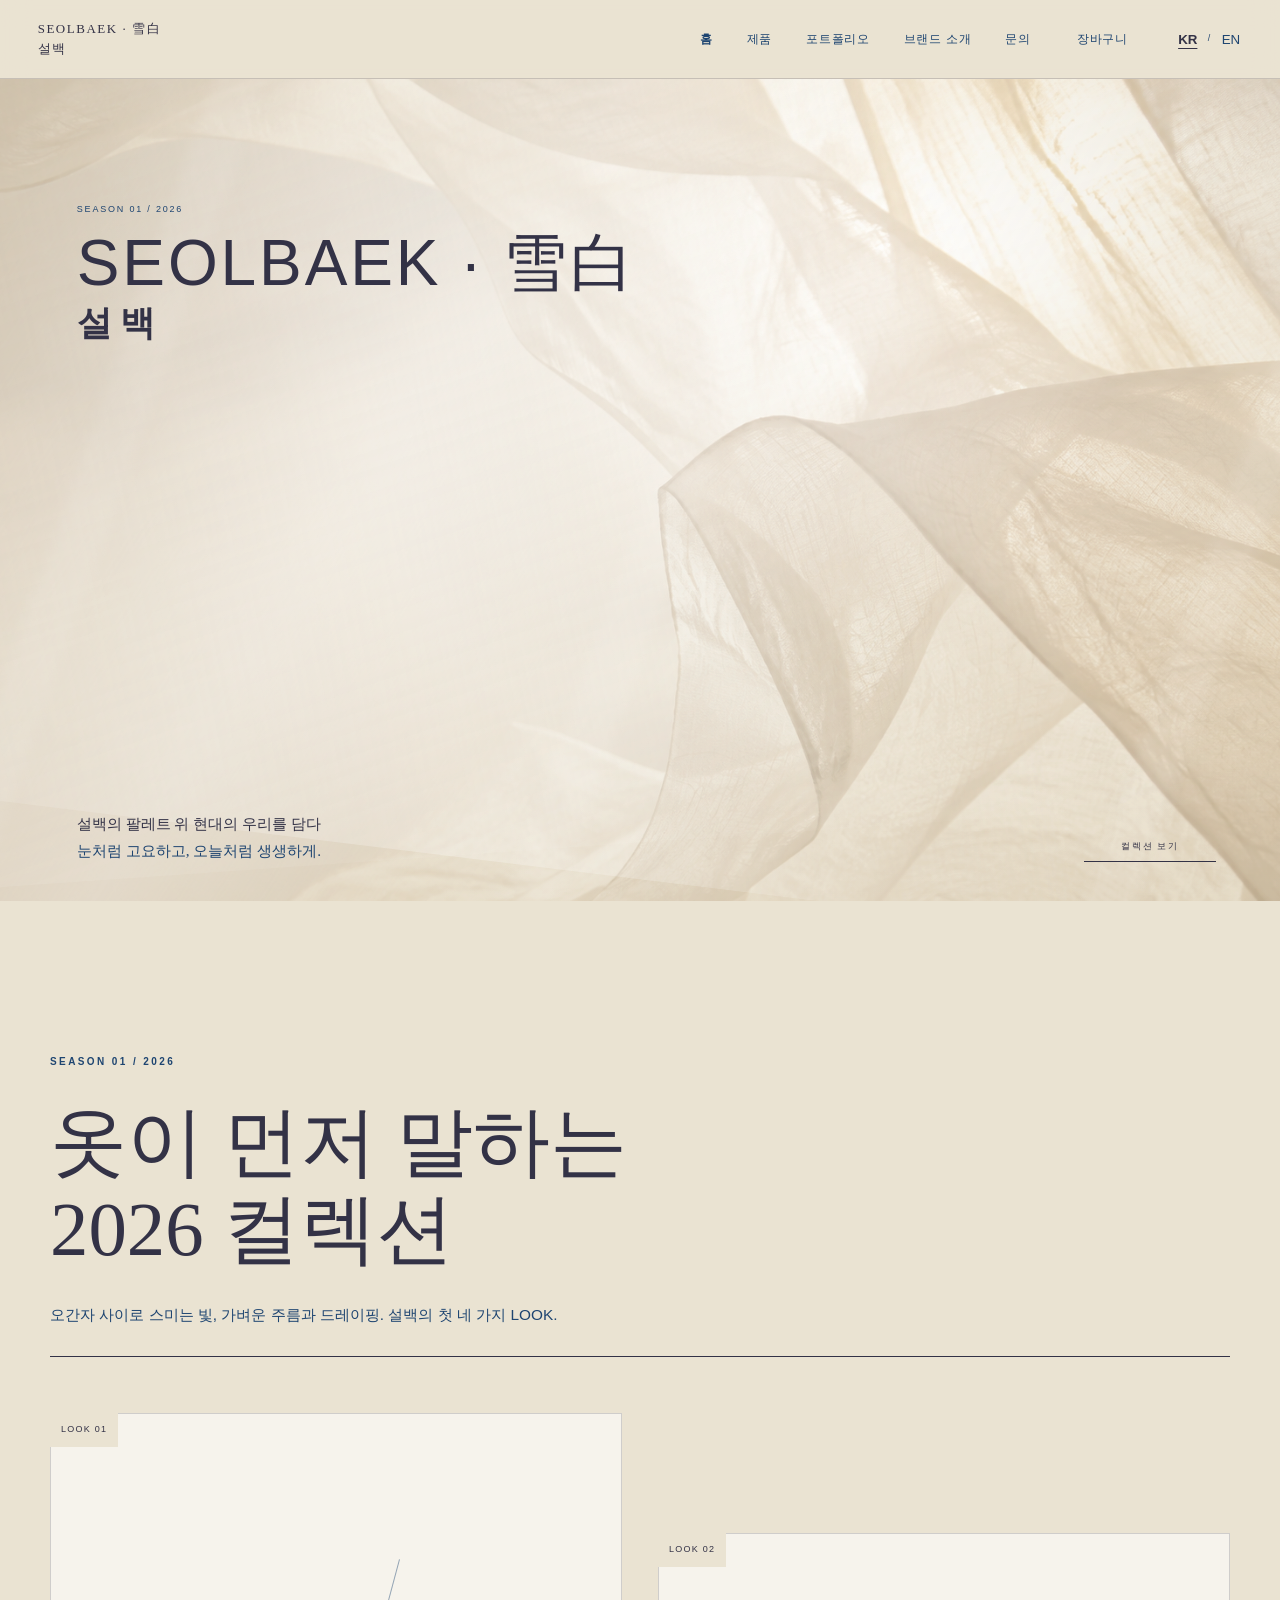
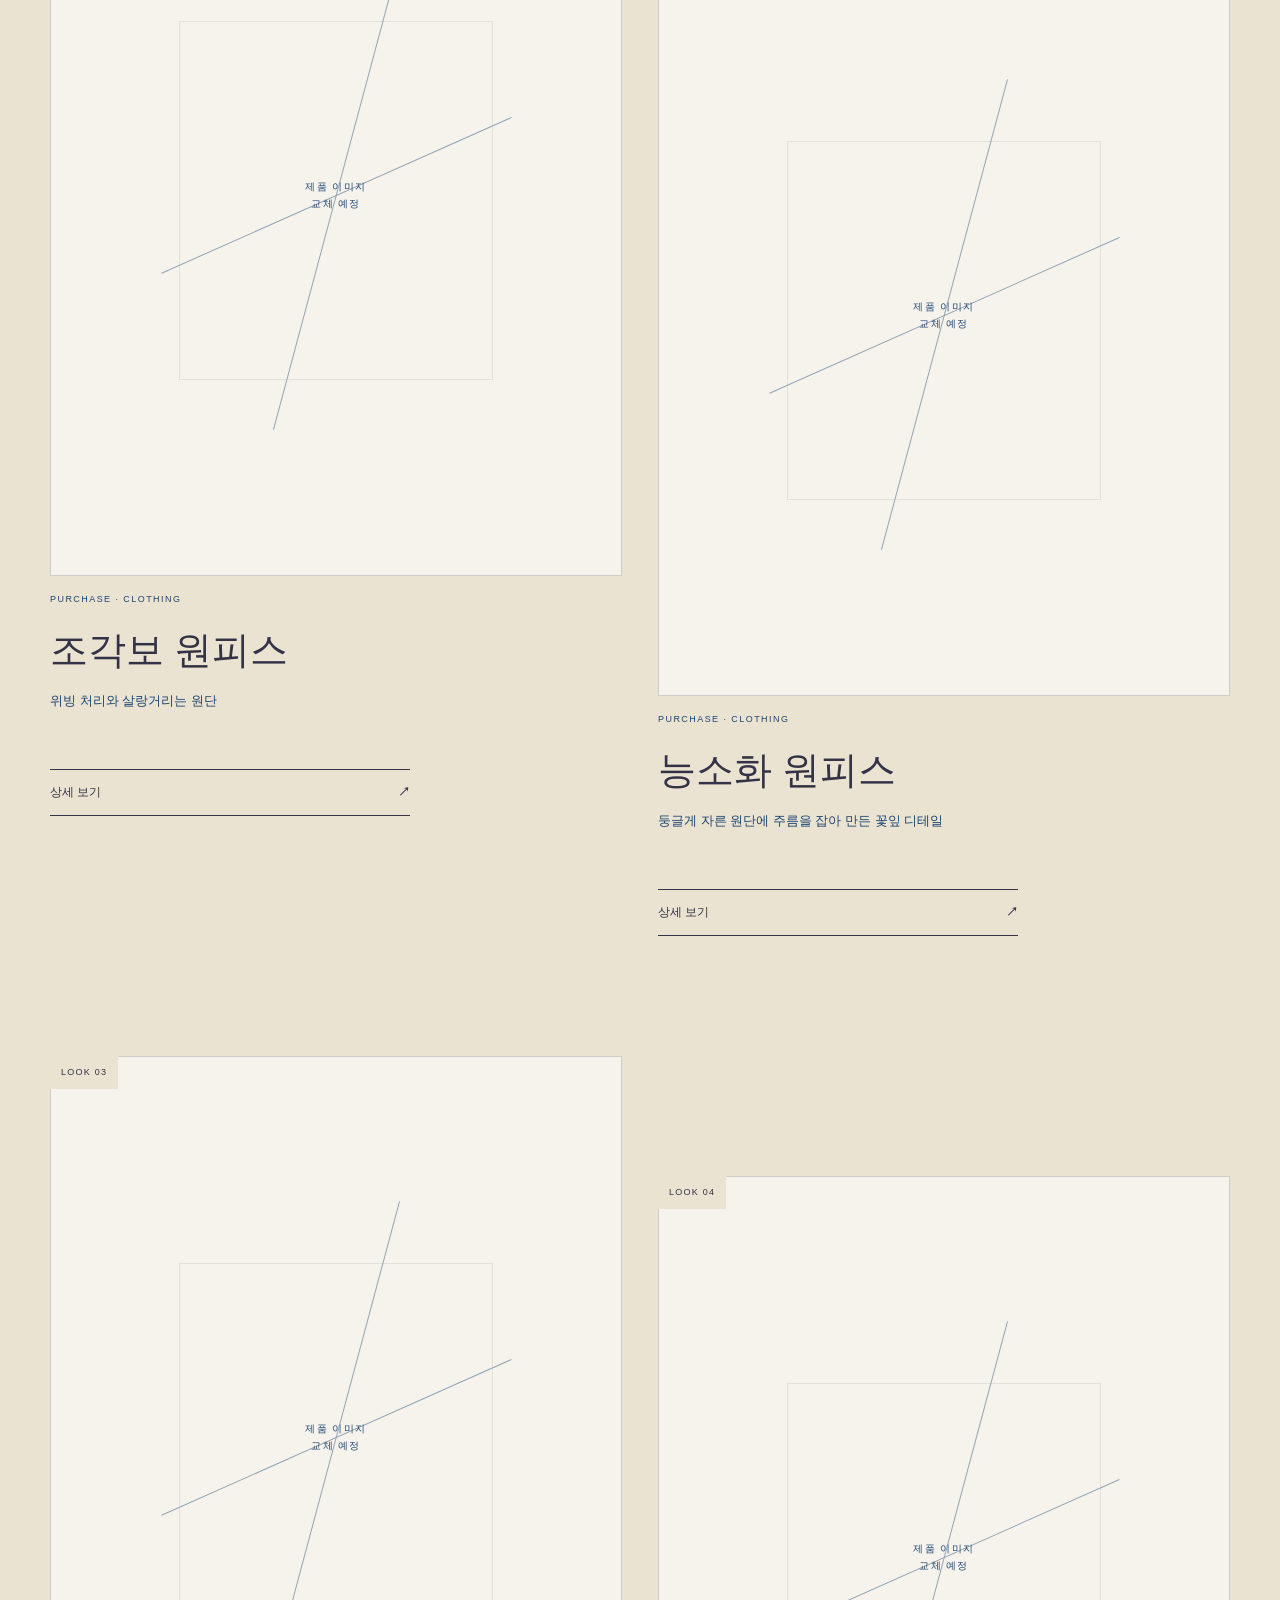
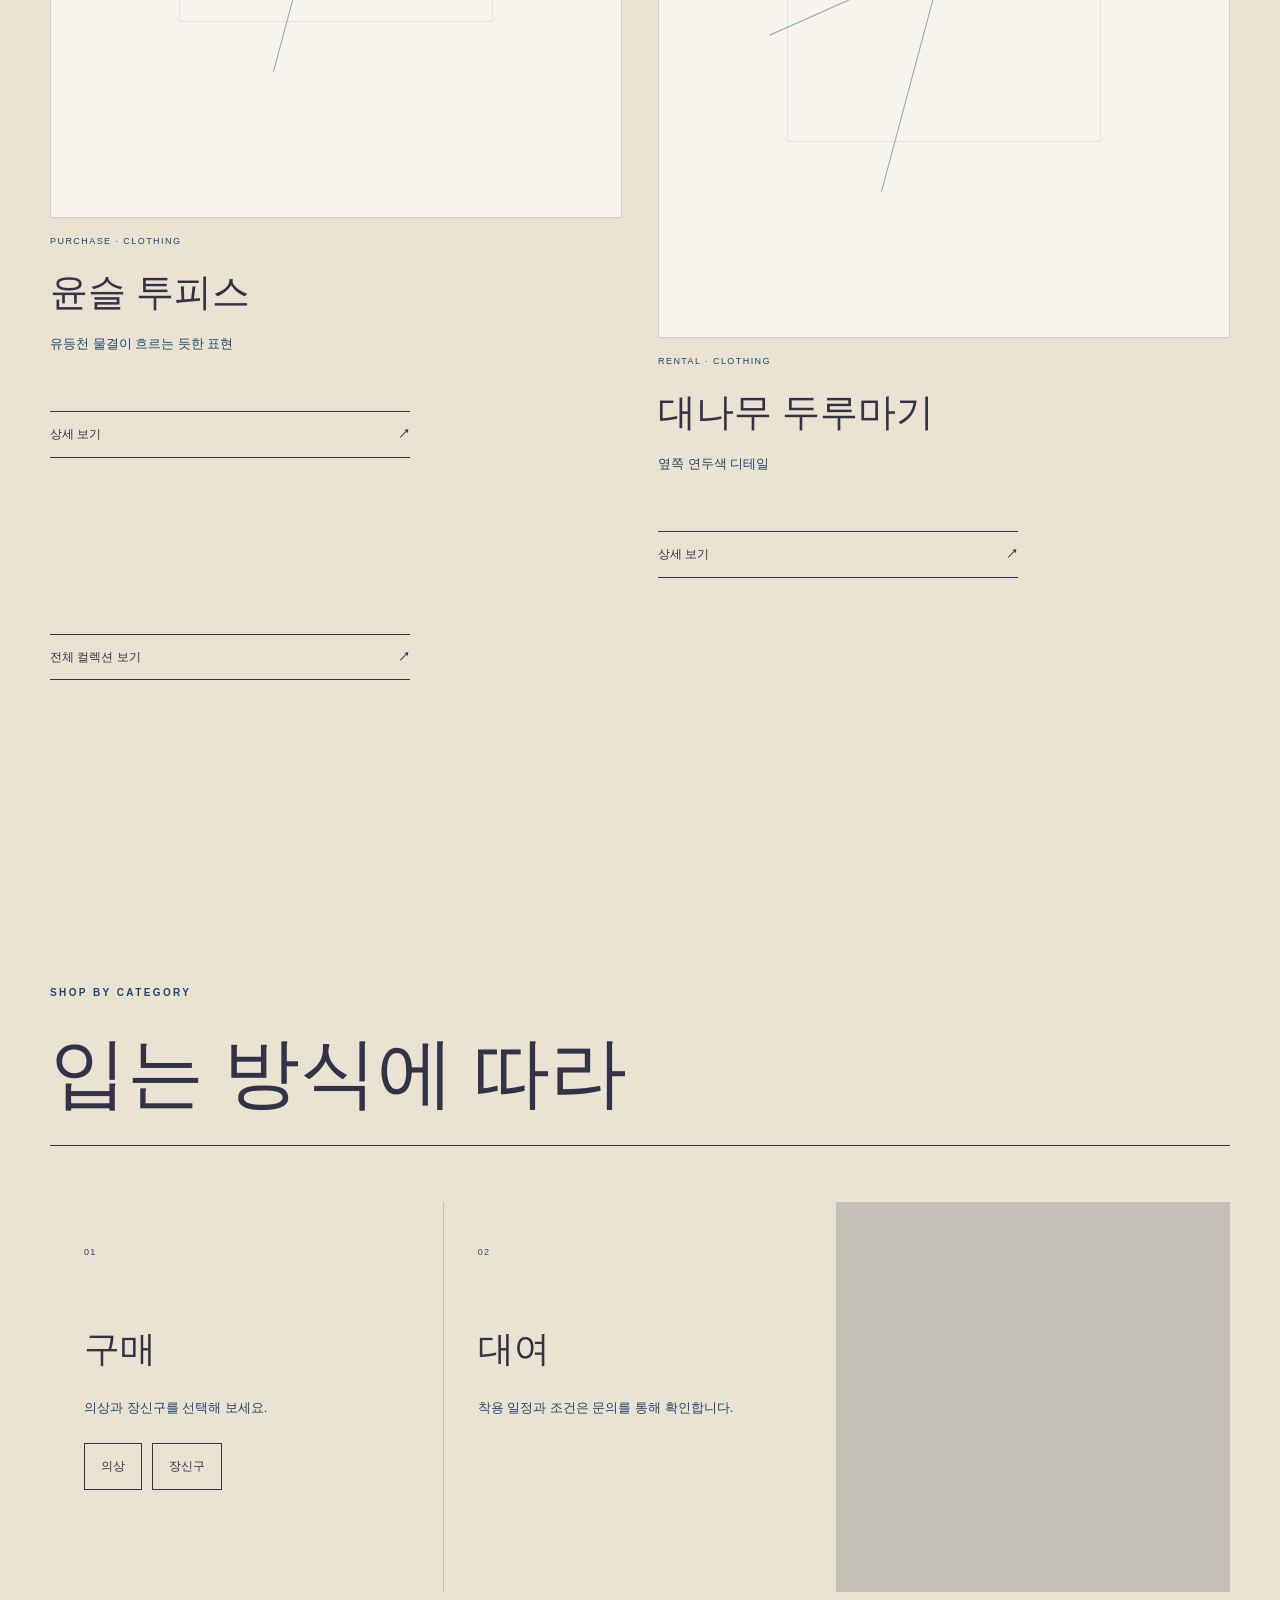
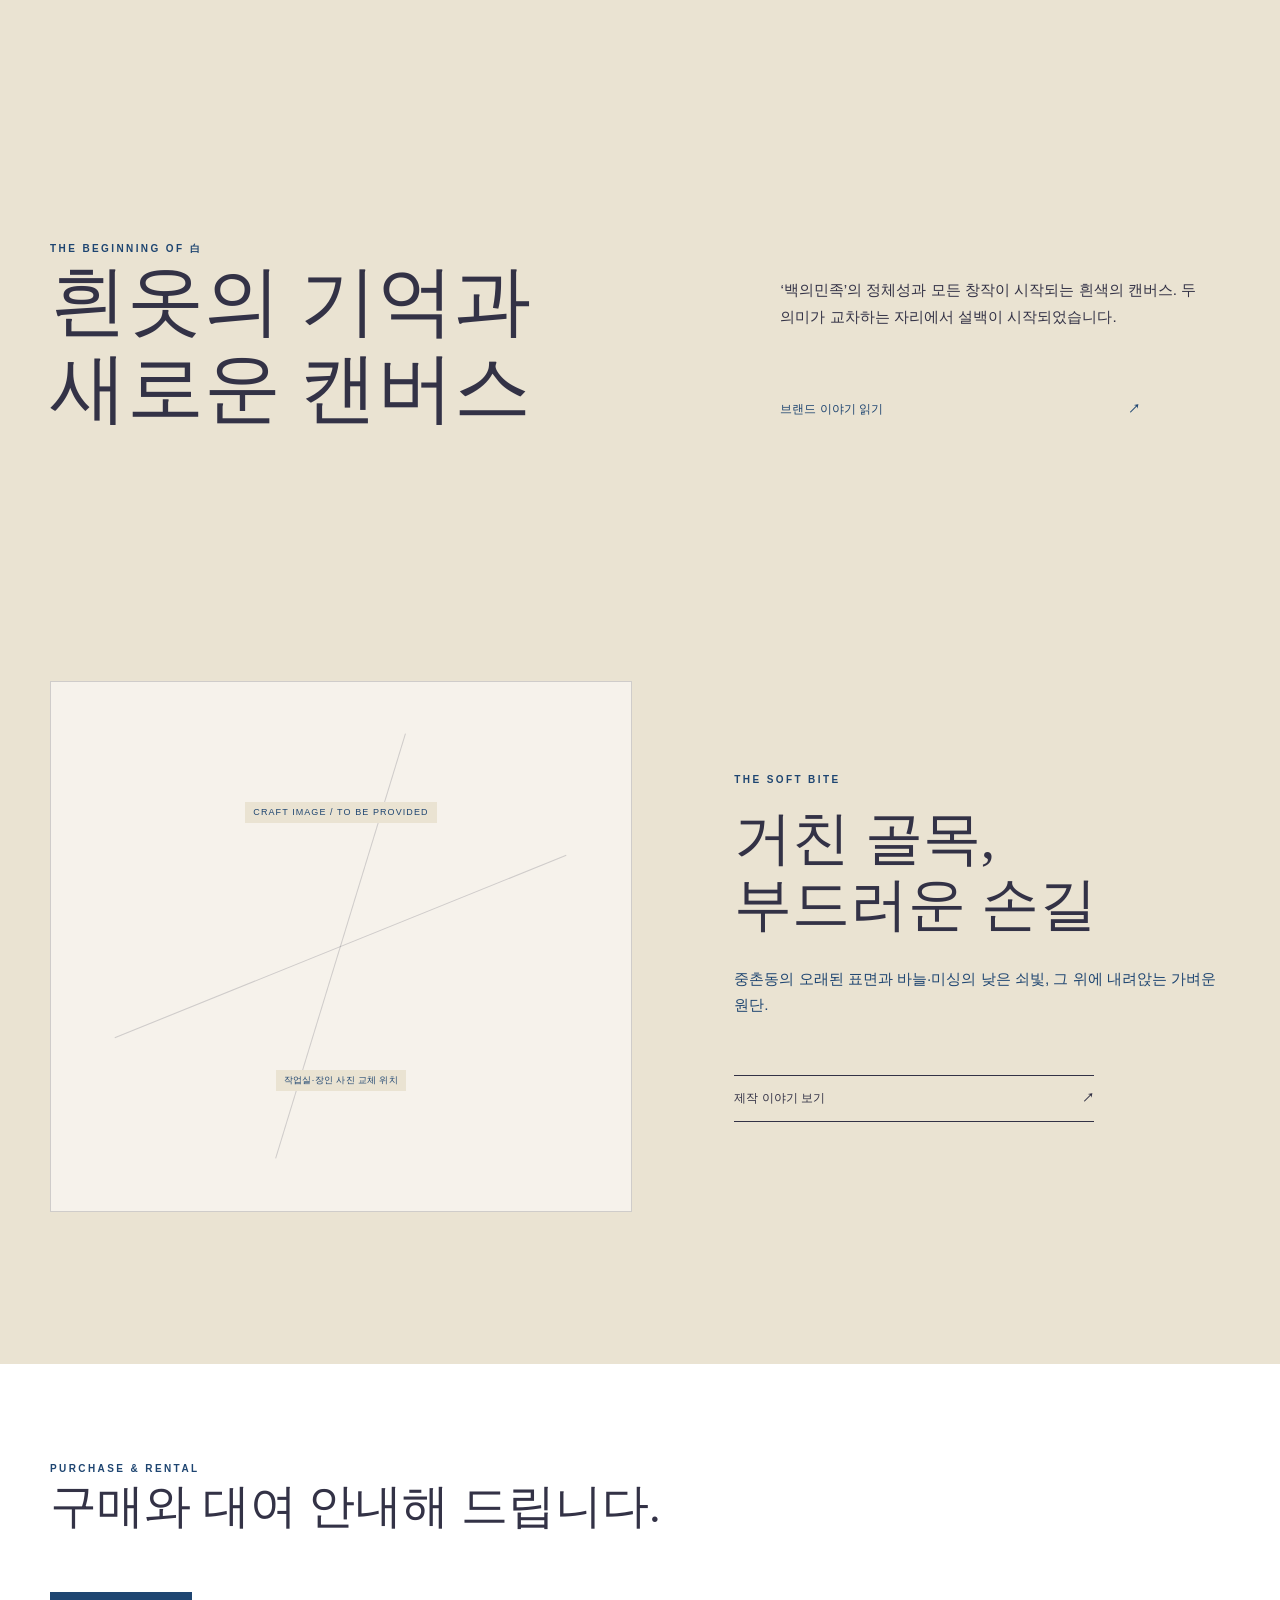
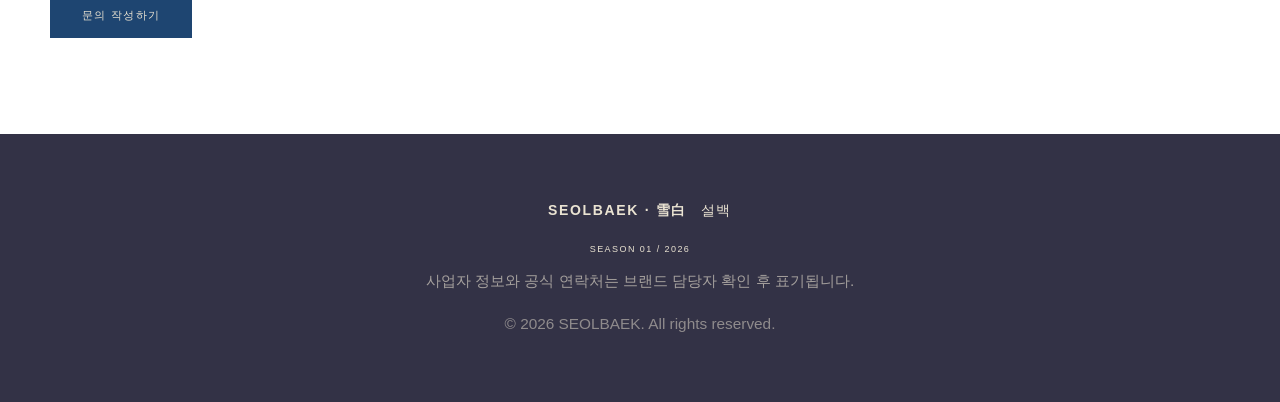
==== index.html @ 5062f02f "[김윤철] 최신 홈페이지 수정사항 배포 준비" ====
<!DOCTYPE html>
<html lang="ko">
<head>
  <meta charset="UTF-8" />
  <meta name="viewport" content="width=device-width, initial-scale=1.0" />
  <title>설백 雪白 — 현대적으로 입는 한복</title>
  <meta name="description" content="설백의 팔레트 위 현대의 우리를 담다. 눈처럼 고요하고, 오늘처럼 생생한 한복." />
  <meta property="og:title" content="설백 雪白 — SEASON 01 / 2026" />
  <meta property="og:description" content="설백의 팔레트 위 현대의 우리를 담다" />
  <!-- 정식 제품·브랜드 이미지 제공 후 og:image를 추가하세요. -->
  <meta property="og:type" content="website" />
  <link rel="stylesheet" href="style.css" />
</head>
<body class="home-page" data-page="home">
  <header class="nav">
    <div class="nav-inner">
      <a href="index.html" class="logo" aria-label="설백 홈">
        <span class="logo-latin">SEOLBAEK · 雪白</span><span class="logo-korean">설백</span>
      </a>
      <button class="nav-toggle" type="button" aria-label="메뉴 열기" aria-expanded="false">☰</button>
      <nav class="nav-menu" aria-label="주요 메뉴">
        <a href="index.html" class="active" data-i18n="nav.home">홈</a>
        <a href="products.html" data-i18n="nav.collection">제품</a>
        <a href="portfolio.html" data-i18n="nav.portfolio" data-i18n-ko="포트폴리오">포트폴리오</a>
        <a href="about.html" data-i18n="nav.about">브랜드 소개</a>
        <a href="contact.html" data-i18n="nav.contact">문의</a>
        <a href="cart.html" class="cart-nav-link" data-cart-link aria-label="장바구니 0"><span data-i18n="cart.label" data-i18n-ko="장바구니">장바구니</span> <span data-cart-count>0</span></a>
      </nav>
      <div class="language-switch" role="group" aria-label="언어 선택">
        <button type="button" data-language="ko" aria-pressed="true">KR</button><span>/</span><button type="button" data-language="en" aria-pressed="false">EN</button>
      </div>
    </div>
  </header>

  <main>
    <!-- 클릭하면 반투명한 원단이 열리고 컬렉션 진입 메뉴가 나타납니다. -->
    <section class="organza-intro" aria-labelledby="intro-title" data-organza-intro>
      <div class="sun-wash" aria-hidden="true"></div>
      <div class="organza-photo" aria-hidden="true"></div>
      <div class="fabric-field" aria-hidden="true"><span></span><span></span><span></span></div>
      <div class="intro-wordmark">
        <p>SEASON 01 / 2026</p>
        <h1 id="intro-title">SEOLBAEK · 雪白<small>설백</small></h1>
      </div>
      <button class="organza-open" type="button" data-organza-open aria-expanded="false">
        <span class="sr-only" data-i18n="intro.open">원단을 열어 제품 보기</span><span aria-hidden="true">컬렉션 보기</span>
      </button>
      <div class="intro-subcopy">
        <p data-i18n="intro.main">설백의 팔레트 위 현대의 우리를 담다</p>
        <p data-i18n="intro.slogan">눈처럼 고요하고, 오늘처럼 생생하게.</p>
      </div>
    </section>

    <!-- 제품명·설명은 운영 products.json에서만 불러옵니다. -->
    <section id="collection" class="home-collection section-wide">
      <div class="editorial-heading reveal-on-scroll">
        <p class="eyebrow">SEASON 01 / 2026</p>
        <h2 data-i18n="home.collectionTitle">옷이 먼저 말하는<br />2026 컬렉션</h2>
        <p data-i18n="home.collectionBody">오간자 사이로 스미는 빛, 가벼운 주름과 드레이핑. 설백의 첫 네 가지 LOOK.</p>
      </div>
      <div class="lookbook-grid" id="home-looks" aria-live="polite"></div>
      <a class="line-link" href="products.html"><span data-i18n="home.viewCollection">전체 컬렉션 보기</span><b aria-hidden="true">↗</b></a>
    </section>

    <section class="category-section section-wide" aria-labelledby="category-title">
      <div class="editorial-heading reveal-on-scroll"><p class="eyebrow">SHOP BY CATEGORY</p><h2 id="category-title" data-i18n="home.categoryTitle">입는 방식에 따라</h2></div>
      <div class="category-grid">
        <div class="category-purchase"><span>01</span><h3>구매</h3><p>의상과 장신구를 선택해 보세요.</p><div class="category-sublinks"><a href="products.html?category=clothing">의상</a><a href="products.html?category=accessories">장신구</a></div></div>
        <a href="products.html?category=rental"><span>02</span><h3 data-i18n="category.rental">대여</h3><p data-i18n="category.rentalBody">착용 일정과 조건은 문의를 통해 확인합니다.</p></a>
      </div>
    </section>

    <section class="origin-teaser">
      <div class="section-wide origin-layout">
        <div class="reveal-on-scroll"><p class="eyebrow">THE BEGINNING OF 白</p><h2 data-i18n="home.originTitle">흰옷의 기억과<br />새로운 캔버스</h2></div>
        <div class="origin-copy reveal-on-scroll"><p data-i18n="home.originBody">‘백의민족’의 정체성과 모든 창작이 시작되는 흰색의 캔버스. 두 의미가 교차하는 자리에서 설백이 시작되었습니다.</p><a class="line-link" href="about.html"><span data-i18n="home.readStory">브랜드 이야기 읽기</span><b aria-hidden="true">↗</b></a></div>
      </div>
    </section>

    <section class="craft-section section-wide">
      <div class="media-placeholder craft-placeholder reveal-on-scroll" role="img" aria-label="작업실과 장인의 실제 사진이 들어갈 자리">
        <span>CRAFT IMAGE / TO BE PROVIDED</span><small data-i18n="placeholder.craft">작업실·장인 사진 교체 위치</small>
      </div>
      <div class="craft-copy reveal-on-scroll"><p class="eyebrow">THE SOFT BITE</p><h2 data-i18n="home.craftTitle">거친 골목,<br />부드러운 손길</h2><p data-i18n="home.craftBody">중촌동의 오래된 표면과 바늘·미싱의 낮은 쇠빛, 그 위에 내려앉는 가벼운 원단.</p><a class="line-link" href="about.html#soft-bite"><span data-i18n="home.viewCraft">제작 이야기 보기</span><b aria-hidden="true">↗</b></a></div>
    </section>

    <section class="inquiry-banner"><div class="section-wide"><p class="eyebrow">PURCHASE & RENTAL</p><h2 data-i18n="home.inquiryTitle">구매와 대여 안내해 드립니다.</h2><a class="btn" href="contact.html" data-i18n="home.inquiryButton">문의 작성하기</a></div></section>

    <section class="instagram-section section-wide"><div><p class="eyebrow">INSTAGRAM</p><h2>@ SEOLBAEK</h2></div><p data-i18n="placeholder.instagram">공식 인스타그램 주소와 이미지가 준비되면 이 영역에 연결됩니다.</p></section>
  </main>

  <footer class="footer">
    <p class="footer-wordmark">SEOLBAEK · 雪白 <span>설백</span></p><p class="footer-line">SEASON 01 / 2026</p><p class="biz" data-i18n="footer.pending">사업자 정보와 공식 연락처는 브랜드 담당자 확인 후 표기됩니다.</p><p>© 2026 SEOLBAEK. All rights reserved.</p>
  </footer>

  <script src="script.js"></script>
  <script src="catalog.js?v=20260826-rich-editor-1"></script><script src="cart.js"></script>
  <script>
    // 운영 제품 필드는 바꾸지 않고 관리자가 공개한 대표 제품만 표시합니다.
    ProductCatalog.loadVisibleProducts().then((products) => {
      products = window.SeolbaekProductPresets.apply(products);
      const featured = products.filter((product) => product.featured);
      const homeProducts = (featured.length ? featured : products).slice(0, 4);
      const box = document.getElementById("home-looks");
      box.innerHTML = window.SeolbaekUI.renderProductSlots(homeProducts, 4, { compact: true });
      window.SeolbaekReveal && window.SeolbaekReveal();
    }).catch(() => { document.getElementById("home-looks").innerHTML = window.SeolbaekUI.catalogMessage("loadError"); });
  </script>
</body>
</html>
---- style.css ----
/* ==========================================================
   ★ 브랜드 디자인 토큰 — 여기 값만 바꾸면 사이트 전체 톤이 바뀝니다
   (예: RE:STITCH → --bg:#F7F4EE; --ink:#111; --accent:#0E5A5A;)
   ========================================================== */
:root {
  /* [작성서 03] 설백 공식 팔레트 — 색 변경은 이곳에서만 합니다. */
  --snow: #EAE3D2;       /* 설백 雪白 */
  --jade: #3D7068;       /* 유록 翠綠 */
  --vermilion: #C84B31;  /* 주홍 朱紅 */
  --blue: #1E4571;       /* 청현 靑玄 */
  --ink: #333246;        /* 먹 墨 */
  --white: #FFFFFF;

  --bg: var(--snow);
  --surface: var(--white);
  --ink-soft: var(--blue);
  --accent: var(--blue);
  --line: color-mix(in srgb, var(--ink) 20%, transparent);
  --veil: color-mix(in srgb, var(--white) 68%, transparent);
  --shadow: color-mix(in srgb, var(--ink) 18%, transparent);

  --font-main: "Pretendard", -apple-system, "Apple SD Gothic Neo", "Noto Sans KR", sans-serif;
  --font-display: "Iropke Batang", "KoPub Batang", "Noto Serif KR", serif;
  --radius: 0;
  --maxw: 1180px;
  --space-xs: 8px;
  --space-sm: 16px;
  --space-md: 28px;
  --space-lg: 56px;
  --space-xl: 96px;
  --space-2xl: 152px;
  --motion-slow: 1200ms;
  --motion-base: 650ms;
}

/* ===== 기본값 (모바일 우선 — 기본이 휴대폰 화면) ===== */
* { margin: 0; padding: 0; box-sizing: border-box; }
html { scroll-behavior: smooth; -webkit-text-size-adjust: 100%; }
body { font-family: var(--font-main); color: var(--ink); background: var(--bg); line-height: 1.7; }
img { max-width: 100%; display: block; }
a { color: inherit; }

/* ===== 상단 메뉴 (모바일: 햄버거) ===== */
.nav { position: sticky; top: 0; z-index: 20; background: color-mix(in srgb, var(--bg) 92%, white); backdrop-filter: blur(8px); border-bottom: 1px solid var(--line); }
.nav-inner { max-width: var(--maxw); margin: 0 auto; padding: 14px 20px; display: flex; align-items: center; justify-content: space-between; position: relative; }
.logo { font-family: var(--font-display); font-weight: 800; letter-spacing: 2px; text-decoration: none; font-size: 19px; }
.nav-toggle { background: none; border: 0; font-size: 26px; line-height: 1; cursor: pointer; color: var(--ink); padding: 4px 8px; }
.nav-menu { display: none; position: absolute; top: 100%; left: 0; right: 0; flex-direction: column; background: var(--bg); border-bottom: 1px solid var(--line); padding: 8px 20px 16px; }
.nav-menu.open { display: flex; }
.nav-menu a { text-decoration: none; color: var(--ink-soft); font-size: 16px; padding: 12px 0; border-top: 1px solid var(--line); }
.nav-menu a.active { color: var(--ink); font-weight: 700; }

/* ===== 히어로 (홈 첫 화면) ===== */
.hero { min-height: 72vh; background: var(--surface); display: flex; flex-direction: column; align-items: center; justify-content: center; text-align: center; padding: 48px 22px; gap: 16px; }
.hero .eyebrow { font-size: 12px; letter-spacing: 3px; color: var(--ink-soft); text-transform: uppercase; }
.hero h1 { font-family: var(--font-display); font-size: clamp(28px, 8vw, 58px); letter-spacing: 1px; }
.hero p { color: var(--ink-soft); max-width: 560px; }
.btn { display: inline-block; border: 0; background: var(--accent); color: var(--bg); padding: 14px 32px; border-radius: 999px; font: inherit; font-size: 15px; letter-spacing: 1px; text-decoration: none; cursor: pointer; }
.btn.ghost { background: transparent; color: var(--ink); border: 1px solid var(--ink); }

/* ===== 공통 섹션 ===== */
.section { max-width: var(--maxw); margin: 0 auto; padding: 56px 22px; }
.section .eyebrow { font-size: 12px; letter-spacing: 3px; color: var(--ink-soft); text-transform: uppercase; margin-bottom: 6px; }
.section h2 { font-family: var(--font-display); font-size: clamp(22px, 6vw, 32px); margin-bottom: 18px; }
.section h3 { font-size: clamp(16px, 4.5vw, 20px); margin: 20px 0 8px; }
.lead { font-size: clamp(15px, 4vw, 18px); color: var(--ink-soft); max-width: 640px; }

/* ===== 페이지 머리(서브페이지 상단) ===== */
.page-head { background: var(--surface); text-align: center; padding: 64px 22px 48px; }
.page-head h1 { font-family: var(--font-display); font-size: clamp(26px, 7vw, 44px); }
.page-head p { color: var(--ink-soft); margin-top: 8px; }

/* ===== 강점 3가지 / 특징 ===== */
.features { display: grid; grid-template-columns: 1fr; gap: 16px; }
.feature { background: var(--surface); border-radius: var(--radius); padding: 22px; }
.feature .num { font-size: 12px; letter-spacing: 2px; color: var(--ink-soft); }
.feature h3 { margin: 6px 0 8px; }
.feature p { color: var(--ink-soft); font-size: 14.5px; }

/* ===== 제품(룩) 카드 ===== */
.grid { display: grid; grid-template-columns: repeat(2, 1fr); gap: 14px; }
.card { text-decoration: none; }
.card-img { aspect-ratio: 3/4; background: var(--surface); border-radius: var(--radius); margin-bottom: 10px; overflow: hidden; }
.card-img img { width: 100%; height: 100%; object-fit: cover; }
.card .k { font-size: 11px; letter-spacing: 2px; color: var(--ink-soft); text-transform: uppercase; }
.card h3 { font-size: 15px; margin: 2px 0 4px; }
.card p { font-size: 13px; color: var(--ink-soft); }
.card .price { margin-top: 5px; color: var(--ink); font-weight: 700; }

/* 제품 상세형(큰 이미지+설명 교차) */
.look { display: grid; grid-template-columns: 1fr; gap: 18px; margin: 36px 0; }
.look-img { aspect-ratio: 3/4; background: var(--surface); border-radius: var(--radius); overflow: hidden; }
.look-img img { width: 100%; height: 100%; object-fit: cover; }
.look .k { font-size: 11px; letter-spacing: 2px; color: var(--ink-soft); text-transform: uppercase; }
.look h3 { font-size: clamp(18px, 5vw, 24px); margin: 4px 0 8px; }
.look p { color: var(--ink-soft); }
.tags { margin-top: 10px; display: flex; flex-wrap: wrap; gap: 6px; }
.tags span { font-size: 11.5px; border: 1px solid var(--line); border-radius: 999px; padding: 4px 10px; color: var(--ink-soft); }

/* ===== 제품 상세페이지 =====
   브랜드 담당자가 편집기에서 만든 상세 내용은 아래 공통 클래스에 맞춰 표시됩니다.
   학생은 이 영역의 CSS를 바꿔 브랜드에 맞는 제품 상세 UI를 디자인하세요. */
.product-hero { display: grid; grid-template-columns: 1fr; gap: 28px; }
.product-hero-gallery { min-width: 0; }
.product-hero-carousel { position: relative; min-width: 0; }
.product-carousel-viewport { overflow: hidden; border-radius: var(--radius); touch-action: pan-y; }
.product-carousel-track { display: flex; transition: transform .42s cubic-bezier(.22, .7, .25, 1); will-change: transform; }
.product-hero-image { flex: 0 0 100%; min-width: 100%; min-height: 320px; aspect-ratio: 4/5; margin: 0; background: var(--surface); overflow: hidden; }
.product-hero-image img { width: 100%; height: 100%; object-fit: cover; }
.product-image-placeholder { aspect-ratio: 3/4; }
.product-carousel-button { position: absolute; top: 50%; z-index: 2; display: grid; width: 44px; height: 44px; padding: 0; border: 1px solid rgba(255,255,255,.55); border-radius: 50%; background: rgba(20,20,20,.72); color: #fff; font-size: 20px; line-height: 1; place-items: center; transform: translateY(-50%); cursor: pointer; backdrop-filter: blur(8px); }
.product-carousel-button:hover { background: rgba(20,20,20,.92); }
.product-carousel-button:focus-visible,
.product-carousel-dot:focus-visible { outline: 3px solid var(--accent); outline-offset: 3px; }
.product-carousel-button.previous { left: 12px; }
.product-carousel-button.next { right: 12px; }
.product-carousel-footer { display: flex; align-items: center; justify-content: space-between; gap: 16px; min-height: 34px; padding-top: 10px; }
.product-carousel-count { flex: 0 0 auto; margin: 0; color: var(--ink-soft); font-size: 12px; font-variant-numeric: tabular-nums; }
.product-carousel-dots { display: flex; overflow-x: auto; align-items: center; justify-content: flex-end; gap: 8px; max-width: 75%; padding: 5px 2px; scrollbar-width: none; }
.product-carousel-dots::-webkit-scrollbar { display: none; }
.product-carousel-dot { flex: 0 0 auto; width: 8px; height: 8px; padding: 0; border: 0; border-radius: 50%; background: var(--line); cursor: pointer; transition: width .2s ease, background .2s ease; }
.product-carousel-dot[aria-current="true"] { width: 24px; border-radius: 999px; background: var(--ink); }
.product-info .k { font-size: 11px; letter-spacing: 2px; color: var(--ink-soft); text-transform: uppercase; }
.product-info h1 { font-family: var(--font-display); font-size: clamp(28px, 8vw, 48px); line-height: 1.2; margin: 8px 0 14px; }
.product-summary { color: var(--ink-soft); font-size: 16px; }
.product-price { font-size: 20px; font-weight: 800; margin-top: 18px; }
.product-buy { margin-top: 24px; text-align: center; }
.purchase-dialog { width: min(calc(100% - 32px), 520px); max-height: calc(100dvh - 32px); margin: auto; padding: 0; border: 0; border-radius: var(--radius); background: var(--bg); color: var(--ink); box-shadow: 0 24px 80px rgba(0,0,0,.28); }
.purchase-dialog::backdrop { background: rgba(15,15,15,.58); backdrop-filter: blur(4px); }
.purchase-dialog-card { padding: 24px; }
.purchase-dialog-header { display: flex; align-items: flex-start; justify-content: space-between; gap: 20px; }
.purchase-dialog-eyebrow { color: var(--ink-soft); font-size: 11px; letter-spacing: 2px; }
.purchase-dialog-header h2 { margin-top: 4px; font-family: var(--font-display); font-size: 25px; line-height: 1.25; }
.purchase-dialog-close { display: grid; width: 42px; height: 42px; padding: 0; border: 1px solid var(--line); border-radius: 50%; background: transparent; color: var(--ink); font-size: 25px; line-height: 1; place-items: center; cursor: pointer; }
.purchase-dialog-product { margin-top: 24px; font-weight: 800; }
.purchase-dialog-content { overflow-wrap: anywhere; margin-top: 10px; padding: 18px; border-radius: var(--radius); background: var(--surface); color: var(--ink-soft); line-height: 1.8; white-space: pre-wrap; }
.purchase-dialog-actions { margin-top: 20px; text-align: right; }
.purchase-dialog-actions .btn { min-width: 112px; }
.product-story { padding: 24px 0 64px; }
.product-block { width: min(calc(100% - 44px), var(--maxw)); margin: 0 auto 54px; }
.product-rich-text { max-width: 760px; }
.product-rich-text h2,
.product-block-copy h2,
.product-highlight h2 { font-family: var(--font-display); font-size: clamp(23px, 6vw, 36px); line-height: 1.3; margin-bottom: 16px; }
.product-rich-text h3,
.product-block-copy h3 { font-size: clamp(18px, 5vw, 25px); margin: 30px 0 10px; }
.product-rich-text p,
.product-block-copy p,
.product-highlight p { margin: 0 0 16px; color: var(--ink-soft); }
.product-rich-text ul,
.product-rich-text ol,
.product-block-copy ul,
.product-block-copy ol { margin: 0 0 20px 22px; color: var(--ink-soft); }
.product-rich-text blockquote,
.product-block-copy blockquote { border-left: 3px solid var(--accent); padding-left: 18px; margin: 24px 0; font-size: 18px; }
.product-rich-text img,
.product-block-copy img { width: 100%; border-radius: var(--radius); margin: 24px 0; }
.product-rich-text figure { margin: 24px 0; }
.product-rich-text figcaption { margin-top: 8px; color: var(--ink-soft); font-size: 12px; text-align: center; }
.product-rich-text iframe,
.product-rich-text video { display: block; width: 100%; margin: 30px 0; border: 0; border-radius: var(--radius); background: #111; }
.product-rich-text iframe { aspect-ratio: 16 / 9; }
.product-rich-text video { height: auto; }
.product-full-image { width: min(calc(100% - 24px), 1320px); }
.product-full-image img { width: 100%; max-height: 900px; object-fit: cover; border-radius: var(--radius); }
.product-full-image figcaption { color: var(--ink-soft); font-size: 13px; margin-top: 8px; text-align: center; }
.product-image-text { display: grid; grid-template-columns: 1fr; gap: 24px; align-items: center; }
.product-block-image { min-height: 280px; background: var(--surface); border-radius: var(--radius); overflow: hidden; }
.product-block-image:empty { display: none; }
.product-block-image img { width: 100%; height: 100%; max-height: 720px; object-fit: cover; }
.product-gallery { display: grid; grid-template-columns: 1fr; gap: 12px; }
.product-gallery figure { min-height: 240px; background: var(--surface); border-radius: var(--radius); overflow: hidden; }
.product-gallery img { width: 100%; height: 100%; max-height: 760px; object-fit: cover; }
.product-highlight { background: var(--surface); padding: 38px 24px; border-radius: var(--radius); text-align: center; }
.product-highlight > :last-child { margin-bottom: 0; }
.product-back { text-align: center; padding-top: 0; }

/* ===== 포트폴리오 =====
   관리자 편집기에서 만든 한 페이지가 이 영역에 표시됩니다.
   학생은 아래 스타일을 브랜드 디자인에 맞게 자유롭게 바꿀 수 있습니다. */
.portfolio-content { max-width: 860px; margin: 0 auto; overflow-wrap: anywhere; }
.portfolio-content > :first-child { margin-top: 0; }
.portfolio-content > :last-child { margin-bottom: 0; }
.portfolio-content h2 { margin: 48px 0 18px; font-family: var(--font-display); font-size: clamp(25px, 6vw, 42px); line-height: 1.25; }
.portfolio-content h3 { margin: 36px 0 13px; font-size: clamp(19px, 4.5vw, 27px); line-height: 1.35; }
.portfolio-content h4 { margin: 30px 0 10px; font-size: 18px; }
.portfolio-content p { margin: 0 0 20px; color: var(--ink-soft); }
.portfolio-content strong { color: var(--ink); }
.portfolio-content ul,
.portfolio-content ol { margin: 0 0 24px 24px; color: var(--ink-soft); }
.portfolio-content li + li { margin-top: 7px; }
.portfolio-content blockquote { margin: 34px 0; padding: 6px 0 6px 20px; border-left: 3px solid var(--accent); font-size: clamp(18px, 4vw, 24px); }
.portfolio-content blockquote p { color: var(--ink); }
.portfolio-content a { text-underline-offset: 3px; }
.portfolio-content hr { margin: 52px 0; border: 0; border-top: 1px solid var(--line); }
.portfolio-content img { width: 100%; height: auto; margin: 30px 0; border-radius: var(--radius); }
.portfolio-content figure { margin: 34px 0; }
.portfolio-content figure img { margin: 0; }
.portfolio-content figcaption { margin-top: 9px; color: var(--ink-soft); font-size: 12px; text-align: center; }
.portfolio-content iframe,
.portfolio-content video { display: block; width: 100%; margin: 36px 0; border: 0; border-radius: var(--radius); background: #111; }
.portfolio-content iframe { aspect-ratio: 16 / 9; }
.portfolio-content video { height: auto; }
.portfolio-content.is-empty { min-height: 220px; display: grid; place-items: center; text-align: center; }
.portfolio-status { color: var(--ink-soft); font-size: 14px; }

/* 기존 사례형 UI를 사용하고 싶은 학생 팀을 위한 선택 스타일 */
.case { border-top: 1px solid var(--line); padding: 28px 0; }
.case .k { font-size: 12px; letter-spacing: 2px; color: var(--ink-soft); }
.case h3 { margin: 6px 0 8px; }
.case p { color: var(--ink-soft); }

/* ===== 문의 ===== */
.contact-list { display: grid; grid-template-columns: 1fr; gap: 12px; margin-top: 8px; }
.contact-item { background: var(--surface); border-radius: var(--radius); padding: 18px 20px; }
.contact-item .label { font-size: 12px; letter-spacing: 2px; color: var(--ink-soft); text-transform: uppercase; }
.contact-item .value { font-size: 16px; margin-top: 4px; word-break: break-all; }

/* ===== 푸터 (모든 페이지 공통) ===== */
.footer { border-top: 1px solid var(--line); padding: 40px 22px; text-align: center; color: var(--ink-soft); font-size: 13px; }
.footer .biz { margin-top: 8px; line-height: 1.9; }

/* ===== 큰 화면(태블릿/PC) — 720px 이상 ===== */
@media (min-width: 720px) {
  .nav-toggle { display: none; }
  .nav-menu { display: flex; flex-direction: row; position: static; background: none; border: 0; padding: 0; gap: 26px; }
  .nav-menu a { border-top: 0; padding: 0; font-size: 15px; }
  .section { padding: 80px 24px; }
  .features { grid-template-columns: repeat(3, 1fr); }
  .grid { grid-template-columns: repeat(auto-fill, minmax(230px, 1fr)); gap: 22px; }
  .look { grid-template-columns: 1fr 1fr; align-items: center; gap: 40px; }
  .look.reverse .look-img { order: 2; }
  .product-hero { grid-template-columns: minmax(0, 1.2fr) minmax(280px, .8fr); align-items: start; gap: 52px; }
  .product-info { position: sticky; top: 100px; padding-top: 20px; }
  .product-block { margin-bottom: 90px; }
  .product-image-text { grid-template-columns: 1fr 1fr; gap: 64px; }
  .product-image-text.reverse .product-block-image { order: 2; }
  .product-image-text.reverse .product-block-copy { order: 1; }
  .product-gallery.columns-2 { grid-template-columns: repeat(2, 1fr); }
  .product-gallery.columns-3 { grid-template-columns: repeat(3, 1fr); }
  .product-highlight { padding: 64px; }
  .contact-list { grid-template-columns: repeat(2, 1fr); }
}

@media (prefers-reduced-motion: reduce) {
  .product-carousel-track { transition: none; }
}

/* ==========================================================
   설백 2026 — 한지의 여백, 오간자의 층, 재봉의 가는 선
   ========================================================== */
body { overflow-x: hidden; background: var(--bg); }
.section-wide { width: min(calc(100% - 40px), var(--maxw)); margin-inline: auto; }
.eyebrow { color: var(--blue); font-size: 10px; font-weight: 600; letter-spacing: .24em; text-transform: uppercase; }
.logo span { margin-left: .28em; font-family: var(--font-display); font-size: .72em; font-weight: 400; }

.nav { background: color-mix(in srgb, var(--snow) 85%, transparent); border-color: var(--line); backdrop-filter: blur(14px); }
.nav-inner { max-width: none; min-height: 62px; padding: 12px 20px; }
.nav .logo { color: var(--ink); font-size: 18px; letter-spacing: .08em; }
.nav-toggle { display: grid; width: 44px; height: 44px; padding: 0; place-items: center; }
.nav-menu { background: var(--snow); }
.nav-menu a { letter-spacing: .04em; }
.nav-menu a.active { color: var(--blue); }

.seolbaek-hero { position: relative; display: grid; min-height: calc(100svh - 62px); overflow: hidden; place-items: center; isolation: isolate; }
.hero-fabric { position: absolute; z-index: -3; width: 100%; height: 100%; object-fit: cover; animation: hero-breathe 14s ease-in-out infinite alternate; }
.seolbaek-hero::after { position: absolute; z-index: -2; inset: 0; background: linear-gradient(105deg, color-mix(in srgb, var(--white) 58%, transparent), color-mix(in srgb, var(--snow) 12%, transparent) 68%, color-mix(in srgb, var(--blue) 8%, transparent)); content: ""; }
.organza-layer { position: absolute; z-index: -1; width: 70vw; height: 125%; border-left: 1px solid var(--veil); background: linear-gradient(100deg, transparent, var(--veil), transparent); filter: blur(2px); transform: rotate(9deg); animation: organza-drift 11s ease-in-out infinite alternate; }
.organza-layer-one { left: -30%; }
.organza-layer-two { right: -46%; animation-delay: -5s; }
.hero-copy { width: min(calc(100% - 44px), 980px); color: var(--ink); text-align: left; }
.hero-copy .hero-brand { font-family: var(--font-display); font-size: clamp(14px, 3vw, 19px); letter-spacing: .14em; }
.hero-season { margin-top: 22px; padding-top: 12px; border-top: 1px solid var(--ink); font-size: 10px; letter-spacing: .24em; }
.hero-copy h1 { margin-top: clamp(34px, 9vh, 90px); font-family: var(--font-display); font-size: clamp(34px, 8.5vw, 78px); font-weight: 400; line-height: 1.28; letter-spacing: -.04em; }
.hero-slogan { margin-top: 30px; color: var(--blue); font-family: var(--font-display); font-size: clamp(15px, 3.5vw, 21px); }
.hero-reveal { opacity: 0; transform: translateY(18px); animation: hero-reveal .9s ease forwards; }
.hero-season { animation-delay: .65s; }
.hero-copy h1 { animation-delay: 1.35s; }
.hero-slogan { animation-delay: 2.15s; }
.scroll-cue { position: absolute; right: 20px; bottom: 24px; display: flex; align-items: center; gap: 12px; color: var(--ink); font-size: 9px; letter-spacing: .22em; text-decoration: none; writing-mode: vertical-rl; }
.scroll-cue span { display: block; width: 1px; height: 48px; background: var(--ink); }

.manifesto { padding-block: 120px; }
.manifesto-grid { display: grid; gap: 42px; margin-top: 18px; padding-top: 28px; border-top: 1px solid var(--ink); }
.manifesto h2 { font-family: var(--font-display); font-size: clamp(48px, 13vw, 110px); font-weight: 400; line-height: 1.05; }
.manifesto .lead { margin-bottom: 18px; color: var(--ink); font-family: var(--font-display); font-size: clamp(22px, 5vw, 34px); }
.manifesto-grid > div > p:not(.lead) { max-width: 520px; color: var(--ink-soft); }
.text-link { display: inline-flex; align-items: center; gap: 28px; margin-top: 32px; padding-bottom: 6px; border-bottom: 1px solid var(--ink); font-size: 12px; letter-spacing: .05em; text-decoration: none; }

.season-intro { padding-block: 100px; background: var(--ink); color: var(--snow); }
.season-intro .eyebrow { color: var(--snow); opacity: .72; }
.season-ko { margin-top: 42px; font-family: var(--font-display); font-size: clamp(20px, 5vw, 34px); }
.season-intro h2 { margin-top: -4px; font-family: var(--font-display); font-size: clamp(54px, 15vw, 132px); font-weight: 400; line-height: 1; }
.season-description { max-width: 590px; margin-top: 38px; color: var(--snow); opacity: .82; }
.palette { display: grid; grid-template-columns: repeat(5, 1fr); margin-top: 64px; border-top: 1px solid color-mix(in srgb, var(--snow) 45%, transparent); }
.swatch { min-width: 0; aspect-ratio: 1 / 1.55; padding: 8px 4px; border-right: 1px solid color-mix(in srgb, var(--snow) 45%, transparent); color: var(--ink); }
.swatch b, .swatch small { display: block; font-size: 9px; font-weight: 500; }
.swatch small { margin-top: 2px; opacity: .72; }
.swatch.snow { background: var(--snow); }.swatch.jade { background: var(--jade); color: var(--white); }.swatch.vermilion { background: var(--vermilion); color: var(--white); }.swatch.blue { background: var(--blue); color: var(--white); }.swatch.ink { background: var(--ink); color: var(--snow); }

.collection-preview { padding-block: 110px; }
.section-heading { display: grid; gap: 26px; margin-bottom: 58px; padding-bottom: 24px; border-bottom: 1px solid var(--ink); }
.section-heading h2 { margin-top: 14px; font-family: var(--font-display); font-size: clamp(38px, 9vw, 74px); font-weight: 400; line-height: 1.16; }
.section-heading > p { max-width: 470px; color: var(--ink-soft); }
.season-grid { display: grid; grid-template-columns: 1fr; gap: 68px; }
.season-card { display: block; min-width: 0; color: var(--ink); text-decoration: none; }
.season-card-image { position: relative; overflow: hidden; aspect-ratio: 3 / 4; background: var(--surface); }
.season-card-image::after { position: absolute; inset: 0; border: 1px solid var(--line); content: ""; pointer-events: none; }
.season-card-image img { width: 100%; height: 100%; object-fit: cover; transition: transform 1s cubic-bezier(.2,.7,.2,1), filter .8s; }
.season-card:hover .season-card-image img { transform: scale(1.025); }
.season-card.time-1 img { filter: sepia(.08) brightness(1.05); }.season-card.time-2 img { filter: sepia(.13) saturate(.9); }.season-card.time-3 img { filter: saturate(.8) contrast(.96); }.season-card.time-4 img { filter: saturate(.68) brightness(.82); }
.look-number { position: absolute; top: 0; left: 0; padding: 7px 10px; background: var(--snow); color: var(--ink); font-size: 9px; letter-spacing: .16em; }
.season-card-meta { display: flex; justify-content: space-between; gap: 12px; margin-top: 14px; padding-bottom: 8px; border-bottom: 1px solid var(--line); color: var(--blue); font-size: 9px; letter-spacing: .12em; }
.season-card h3, .season-card h2 { margin-top: 13px; font-family: var(--font-display); font-size: clamp(24px, 6vw, 36px); font-weight: 400; }
.season-card p { margin-top: 8px; color: var(--ink-soft); font-size: 13px; }
.image-placeholder { position: absolute; inset: 0; display: grid; color: var(--ink-soft); font-size: 10px; letter-spacing: .12em; place-items: center; text-align: center; }
.collection-link { display: table; margin: 60px auto 0; }
.catalog-empty { grid-column: 1 / -1; padding: 80px 0; border-block: 1px solid var(--line); text-align: center; }

.craft-teaser { display: grid; background: var(--surface); }
.craft-image { min-height: 520px; }
.craft-image img { width: 100%; height: 100%; object-fit: cover; }
.craft-copy { padding: 64px 24px 80px; }
.craft-copy h2 { margin-top: 18px; font-family: var(--font-display); font-size: clamp(38px, 10vw, 66px); font-weight: 400; line-height: 1.16; }
.craft-copy > p:not(.eyebrow) { max-width: 480px; margin-top: 28px; color: var(--ink-soft); }

.collection-head { display: grid; gap: 48px; padding: 90px 22px 70px; border-bottom: 1px solid var(--ink); }
.collection-head h1 { margin-top: 20px; font-family: var(--font-display); font-size: clamp(58px, 16vw, 150px); font-weight: 400; line-height: .87; }
.collection-head h1 span { margin-left: 18%; color: var(--blue); font-size: .48em; }
.collection-head > div:last-child { max-width: 520px; align-self: end; }
.collection-kicker { margin-bottom: 18px; font-family: var(--font-display); font-size: 22px; }
.collection-head > div:last-child > p:last-child { color: var(--ink-soft); }
.collection-catalog { max-width: var(--maxw); }
.collection-rule { display: flex; justify-content: space-between; margin-bottom: 70px; padding-bottom: 10px; border-bottom: 1px solid var(--line); font-size: 9px; letter-spacing: .14em; }
.catalog-note { margin-top: 70px; padding-top: 20px; border-top: 1px solid var(--line); color: var(--ink-soft); font-size: 12px; }

.about-opening { min-height: calc(100svh - 62px); padding: 90px 22px 70px; background: linear-gradient(150deg, var(--snow), var(--white)); }
.about-opening h1 { margin-top: 52px; font-family: var(--font-display); font-size: clamp(52px, 15vw, 142px); font-weight: 400; line-height: 1.08; letter-spacing: -.05em; }
.about-opening-note { margin-top: 60px; padding-left: 34%; color: var(--blue); font-family: var(--font-display); font-size: clamp(17px, 4vw, 24px); }
.story-steps { padding-block: 100px; }
.story-step { max-width: 690px; padding-block: 70px; border-top: 1px solid var(--ink); }
.story-step-right { margin-left: auto; }
.story-index { color: var(--blue); font-size: 9px; letter-spacing: .2em; }
.story-step h2 { margin-top: 38px; font-family: var(--font-display); font-size: clamp(38px, 9vw, 68px); font-weight: 400; line-height: 1.22; }
.story-step > p:last-child { max-width: 480px; margin-top: 30px; color: var(--ink-soft); }
.name-origin { padding-block: 100px; background: var(--blue); color: var(--snow); }
.name-origin .eyebrow { color: var(--snow); }.name-origin h2 { margin-top: 24px; font-family: var(--font-display); font-size: clamp(46px, 12vw, 100px); font-weight: 400; line-height: 1.1; }
.name-grid { display: grid; gap: 1px; margin-top: 70px; background: color-mix(in srgb, var(--snow) 40%, transparent); }
.name-grid article { padding: 38px 24px; background: var(--blue); }
.name-grid span { font-size: 10px; letter-spacing: .2em; }.name-grid h3 { margin-top: 40px; font-family: var(--font-display); font-size: 34px; font-weight: 400; }.name-grid p { margin-top: 8px; opacity: .76; }
.soft-bite-section { display: grid; gap: 52px; padding-block: 110px; }
.soft-bite-visual img { width: 100%; max-height: 850px; object-fit: cover; }.soft-bite-visual figcaption { margin-top: 10px; color: var(--ink-soft); font-size: 9px; letter-spacing: .17em; }
.soft-bite-copy { align-self: center; }.soft-bite-copy h2 { margin: 20px 0 34px; font-family: var(--font-display); font-size: clamp(42px, 10vw, 76px); font-weight: 400; line-height: 1.14; }.soft-bite-copy h2 i { color: var(--blue); font-size: .62em; font-weight: 400; }.soft-bite-copy > p:not(.eyebrow) { margin-top: 18px; color: var(--ink-soft); }
.philosophy-statement { padding: 110px 22px; background: var(--white); text-align: center; }.philosophy-statement blockquote { margin: 40px auto 50px; font-family: var(--font-display); font-size: clamp(40px, 10vw, 82px); line-height: 1.25; }.philosophy-statement blockquote span { color: var(--blue); font-size: .45em; }

.page-head { padding: 90px 22px 70px; background: linear-gradient(145deg, var(--white), var(--snow)); border-bottom: 1px solid var(--line); }.page-head h1 { color: var(--ink); font-weight: 400; }.page-head p { color: var(--blue); }
.btn { background: var(--blue); color: var(--snow); border-radius: 0; font-size: 11px; letter-spacing: .12em; }.btn.ghost { color: var(--ink); border-color: var(--ink); }
.footer { padding: 64px 22px; background: var(--ink); color: var(--snow); border: 0; }.footer .logo { color: var(--snow); }.footer-line { margin-top: 18px; font-size: 9px; letter-spacing: .16em; }.footer .biz { opacity: .62; }.footer > p:last-child { margin-top: 16px; opacity: .5; }

.reveal-on-scroll { opacity: 0; transform: translateY(30px); transition: opacity 1s ease, transform 1s cubic-bezier(.2,.7,.2,1); }
.reveal-on-scroll.is-visible { opacity: 1; transform: none; }

@keyframes hero-reveal { to { opacity: 1; transform: none; } }
@keyframes hero-breathe { to { transform: scale(1.035) translate3d(-.5%, -.5%, 0); } }
@keyframes organza-drift { to { transform: translateX(10vw) rotate(4deg); } }

@media (min-width: 720px) {
  .nav-inner { padding-inline: 34px; }
  .nav-toggle { display: none; }
  .nav-menu { gap: 34px; }
  .nav-menu a { font-size: 12px; letter-spacing: .06em; }
  .hero-copy { padding-inline: 42px; }
  .hero-season { width: 42%; }
  .scroll-cue { right: 36px; }
  .manifesto-grid { grid-template-columns: 1.2fr .8fr; align-items: end; }
  .palette { width: min(72%, 760px); margin-left: auto; }
  .swatch { padding: 12px 9px; }
  .section-heading { grid-template-columns: 1.2fr .8fr; align-items: end; }
  .season-grid { grid-template-columns: repeat(2, minmax(0, 1fr)); gap: 110px 32px; }
  .season-card:nth-child(even) { margin-top: 130px; }
  .craft-teaser { grid-template-columns: 1.1fr .9fr; }
  .craft-copy { display: flex; flex-direction: column; justify-content: center; padding: 90px 7vw; }
  .collection-head { grid-template-columns: 1.3fr .7fr; min-height: 70vh; padding: 120px 6vw 80px; }
  .name-grid { grid-template-columns: repeat(2, 1fr); }
  .soft-bite-section { grid-template-columns: 1.06fr .94fr; gap: 9vw; }
  .about-opening { padding: 120px 7vw 90px; }
  .about-opening-note { margin-left: 48%; padding-left: 0; }
}

@media (prefers-reduced-motion: reduce) {
  html { scroll-behavior: auto; }
  .hero-fabric, .organza-layer, .hero-reveal { animation: none; }
  .hero-reveal, .reveal-on-scroll { opacity: 1; transform: none; transition: none; }
}

/* ==========================================================
   설백 공개 사이트 개선안 — 기존 관리자·데이터 구조를 유지한 UI 레이어
   ========================================================== */
.sr-only { position: absolute; overflow: hidden; width: 1px; height: 1px; margin: -1px; padding: 0; border: 0; clip: rect(0 0 0 0); white-space: nowrap; }
:focus-visible { outline: 2px solid var(--vermilion); outline-offset: 4px; }
.section-wide { width: min(calc(100% - 40px), var(--maxw)); }

.nav { min-height: 70px; background: color-mix(in srgb, var(--snow) 90%, transparent); }
.nav-inner { display: grid; grid-template-columns: minmax(0, 1fr) auto auto; gap: var(--space-sm); min-height: 70px; padding: 10px 20px; }
.nav .logo { display: flex; min-width: 0; flex-direction: column; color: var(--ink); font-weight: 500; line-height: 1.1; }
.logo-latin { overflow: hidden; font-family: var(--font-main); font-size: 11px; font-weight: 650; letter-spacing: .12em; text-overflow: ellipsis; white-space: nowrap; }
.logo-korean { margin-top: 5px; font-family: var(--font-display); font-size: 15px; letter-spacing: .14em; }
.nav-toggle { order: 3; font-size: 21px; }
.language-switch { order: 2; display: flex; align-items: center; gap: 5px; color: var(--ink-soft); font-size: 9px; letter-spacing: .08em; }
.language-switch button { min-width: 30px; min-height: 44px; padding: 0; border: 0; background: transparent; color: inherit; cursor: pointer; }
.language-switch button[aria-pressed="true"] { color: var(--ink); font-weight: 800; text-decoration: underline; text-underline-offset: 4px; }
.cart-nav-link { display: inline-flex; align-items: center; gap: 5px; color: inherit; font-size: inherit; line-height: inherit; letter-spacing: .08em; text-decoration: none !important; white-space: nowrap; }
.cart-nav-link::before, .cart-nav-link::after { content: none !important; display: none !important; }
.cart-nav-link:hover, .cart-nav-link:focus-visible { color: var(--blue); text-decoration: none !important; }
.nav-menu { z-index: 5; grid-column: 1 / -1; }

.organza-intro { --pointer-x: 0; --pointer-y: 0; position: relative; min-height: calc(100svh - 70px); overflow: hidden; background: var(--snow); isolation: isolate; }
.sun-wash { position: absolute; z-index: -4; inset: 0; background: radial-gradient(circle at 68% 24%, var(--white), color-mix(in srgb, var(--snow) 68%, var(--white)) 32%, var(--snow) 72%); }
.fabric-field { position: absolute; z-index: -2; inset: -8%; pointer-events: none; }
.fabric-field span { position: absolute; inset: 0; border-left: 1px solid var(--veil); background: linear-gradient(118deg, transparent 9%, var(--veil) 36%, color-mix(in srgb, var(--white) 28%, transparent) 51%, transparent 72%); transform: translate(calc(var(--pointer-x) * 12px), calc(var(--pointer-y) * 8px)) skewX(-7deg); transform-origin: left center; transition: transform var(--motion-slow) cubic-bezier(.22,.7,.24,1), opacity var(--motion-slow) ease; }
.fabric-field span:nth-child(2) { background: linear-gradient(72deg, color-mix(in srgb, var(--white) 18%, transparent), var(--veil), transparent 70%); transform: translate(calc(var(--pointer-x) * -9px), calc(var(--pointer-y) * -6px)) rotate(7deg); transform-origin: right center; }
.fabric-field span:nth-child(3) { inset: 6% -15%; border-top: 1px solid var(--veil); background: linear-gradient(165deg, transparent, color-mix(in srgb, var(--white) 46%, transparent), transparent); transform: translate(calc(var(--pointer-x) * 5px), calc(var(--pointer-y) * 4px)) rotate(-4deg); }
.intro-wordmark { position: absolute; top: 13%; left: 20px; z-index: 1; }
.intro-wordmark > p { color: var(--blue); font-size: 9px; letter-spacing: .2em; }
.intro-wordmark h1 { margin-top: 12px; font-family: var(--font-main); font-size: clamp(20px, 6vw, 48px); font-weight: 550; letter-spacing: .08em; }
.intro-wordmark small { display: block; margin-top: 9px; font-family: var(--font-display); font-size: .55em; font-weight: 400; letter-spacing: .22em; }
.organza-open { position: absolute; z-index: 3; inset: 0; width: 100%; border: 0; background: transparent; color: var(--ink); cursor: pointer; }
.organza-open > span:not(.sr-only) { position: absolute; right: 22px; bottom: 96px; padding-bottom: 8px; border-bottom: 1px solid var(--ink); font-size: 9px; letter-spacing: .18em; }
.intro-subcopy { position: absolute; bottom: 24px; left: 20px; z-index: 2; font-family: var(--font-display); font-size: 12px; line-height: 1.65; }
.intro-subcopy p:last-child { color: var(--blue); }
.intro-gateway { position: absolute; z-index: 2; inset: 0; display: grid; align-content: center; gap: 1px; padding: 18% 20px 22%; background: color-mix(in srgb, var(--snow) 78%, transparent); opacity: 0; pointer-events: none; transform: translateY(18px); transition: opacity var(--motion-slow) ease var(--motion-base), transform var(--motion-slow) ease var(--motion-base); }
.intro-gateway a { display: grid; grid-template-columns: 34px 1fr auto; align-items: center; gap: 12px; min-height: 72px; border-top: 1px solid var(--ink); color: var(--ink); text-decoration: none; }
.intro-gateway a:last-child { border-bottom: 1px solid var(--ink); }
.intro-gateway span, .intro-gateway small { font-size: 9px; letter-spacing: .12em; }
.intro-gateway b { font-family: var(--font-display); font-size: clamp(22px, 7vw, 38px); font-weight: 400; }
.organza-intro.is-open .fabric-field span:first-child { opacity: .35; transform: translateX(-74%) skewX(-11deg); }
.organza-intro.is-open .fabric-field span:nth-child(2) { opacity: .32; transform: translateX(72%) rotate(12deg); }
.organza-intro.is-open .fabric-field span:nth-child(3) { opacity: 0; transform: translateY(-24%) rotate(-8deg); }
.organza-intro.is-open .intro-wordmark, .organza-intro.is-open .intro-subcopy { opacity: 0; transition: opacity var(--motion-base) ease; }
.organza-intro.is-open .organza-open { pointer-events: none; }
.organza-intro.is-open .organza-open > span:not(.sr-only) { opacity: 0; }
.organza-intro.is-open .intro-gateway { opacity: 1; pointer-events: auto; transform: none; }

.home-collection, .category-section, .craft-section { padding-block: var(--space-xl); }
.editorial-heading { display: grid; gap: var(--space-md); margin-bottom: var(--space-lg); padding-bottom: var(--space-md); border-bottom: 1px solid var(--ink); }
.editorial-heading h2, .origin-layout h2, .craft-copy h2, .inquiry-banner h2 { font-family: var(--font-display); font-size: clamp(38px, 10vw, 82px); font-weight: 400; line-height: 1.12; }
.editorial-heading > p:last-child { max-width: 500px; color: var(--ink-soft); }
.lookbook-grid { display: grid; grid-template-columns: 1fr; gap: 64px; }
.lookbook-card { display: block; color: var(--ink); text-decoration: none; }
.lookbook-image { position: relative; display: grid; overflow: hidden; aspect-ratio: 3 / 4; background: color-mix(in srgb, var(--white) 58%, var(--snow)); place-items: center; }
.lookbook-image::after { position: absolute; inset: 0; border: 1px solid var(--line); content: ""; pointer-events: none; }
.lookbook-image img { width: 100%; height: 100%; object-fit: cover; }
.look-index { position: absolute; top: 0; left: 0; z-index: 1; padding: 9px 11px; background: var(--snow); font-size: 9px; letter-spacing: .14em; }
.lookbook-image > p { position: relative; z-index: 1; color: var(--blue); font-size: 10px; letter-spacing: .14em; line-height: 1.7; text-align: center; }
.placeholder-lines { position: absolute; inset: 12%; opacity: .45; }
.placeholder-lines i { position: absolute; top: 8%; left: 50%; display: block; width: 1px; height: 84%; background: var(--blue); transform: rotate(15deg); }
.placeholder-lines i:nth-child(2) { top: 50%; left: 6%; width: 88%; height: 1px; transform: rotate(-24deg); }
.placeholder-lines i:nth-child(3) { top: 20%; left: 14%; width: 72%; height: 62%; border: 1px solid var(--line); background: transparent; transform: none; }
.lookbook-copy { padding-top: var(--space-sm); }
.look-meta { color: var(--blue); font-size: 9px; letter-spacing: .16em; }
.lookbook-copy h3 { margin-top: 10px; font-family: var(--font-display); font-size: clamp(25px, 7vw, 38px); font-weight: 400; }
.lookbook-copy > p:last-of-type { margin-top: 8px; color: var(--ink-soft); font-size: 13px; }
.detail-placeholder-row { display: grid; grid-template-columns: repeat(3, 1fr); margin-top: 18px; border-block: 1px solid var(--line); }
.detail-placeholder-row span { padding: 8px 3px; border-right: 1px solid var(--line); color: var(--blue); font-size: 8px; letter-spacing: .12em; text-align: center; }
.detail-placeholder-row span:last-child { border-right: 0; }
.line-link { display: flex; justify-content: space-between; gap: var(--space-lg); width: min(100%, 360px); margin-top: var(--space-lg); padding-block: 12px; border-block: 1px solid var(--ink); font-size: 12px; text-decoration: none; }

.category-grid { display: grid; gap: 1px; background: var(--line); }
.category-grid a { min-height: 260px; padding: var(--space-md); background: var(--snow); color: var(--ink); text-decoration: none; }
.category-grid span { color: var(--blue); font-size: 9px; letter-spacing: .15em; }
.category-grid h3 { margin-top: var(--space-lg); font-family: var(--font-display); font-size: 36px; font-weight: 400; }
.category-grid p { margin-top: var(--space-sm); color: var(--ink-soft); font-size: 13px; }
.origin-teaser { padding-block: var(--space-xl); background: var(--blue); color: var(--snow); }
.origin-layout { display: grid; gap: var(--space-lg); }
.origin-teaser .eyebrow, .origin-teaser .origin-copy, .origin-teaser .line-link { color: var(--snow); }
.origin-copy > p { max-width: 480px; }
.origin-copy .line-link { border-color: var(--snow); }
.craft-section { display: grid; gap: var(--space-lg); }
.media-placeholder { position: relative; display: grid; min-height: 520px; border: 1px solid var(--line); background: color-mix(in srgb, var(--white) 55%, var(--snow)); color: var(--blue); place-items: center; text-align: center; }
.media-placeholder::before, .media-placeholder::after { position: absolute; content: ""; background: var(--line); }
.media-placeholder::before { width: 1px; height: 84%; transform: rotate(17deg); }.media-placeholder::after { width: 84%; height: 1px; transform: rotate(-22deg); }
.media-placeholder span, .media-placeholder small { position: relative; z-index: 1; padding: 3px 8px; background: var(--snow); font-size: 9px; letter-spacing: .12em; }
.media-placeholder small { display: block; margin-top: 7px; letter-spacing: .04em; }
.craft-copy { align-self: center; }
.craft-copy > p:not(.eyebrow) { max-width: 490px; margin-top: var(--space-md); color: var(--ink-soft); }
.inquiry-banner { padding-block: var(--space-xl); background: var(--white); }
.inquiry-banner .btn { margin-top: var(--space-lg); }
.instagram-section { display: grid; gap: var(--space-md); padding-block: var(--space-xl); border-top: 1px solid var(--ink); }
.instagram-section h2 { margin-top: 10px; font-family: var(--font-display); font-size: clamp(36px, 9vw, 68px); font-weight: 400; }.instagram-section > p { max-width: 450px; color: var(--ink-soft); }

.collection-head { min-height: 58vh; }.collection-head > div:last-child { align-self: end; }
.catalog-filters { display: flex; overflow-x: auto; gap: 0; margin-bottom: var(--space-lg); border-block: 1px solid var(--line); scrollbar-width: none; }
.catalog-filters { display: grid; grid-template-columns: repeat(4, minmax(0, 1fr)); overflow: visible; }
.catalog-filters::-webkit-scrollbar { display: none; }
.catalog-filters button { flex: 0 0 auto; min-width: 92px; min-height: 48px; padding: 0 16px; border: 0; border-right: 1px solid var(--line); background: transparent; color: var(--ink-soft); font: inherit; font-size: 12px; cursor: pointer; }
.catalog-filters button { min-width: 0; width: 100%; }
.catalog-filters button.active { background: var(--ink); color: var(--snow); }
.catalog-grid { min-height: 320px; }

.contact-layout { display: grid; gap: var(--space-lg); padding-block: var(--space-xl); }
.contact-aside h2 { margin-top: var(--space-md); font-family: var(--font-display); font-size: clamp(28px, 8vw, 44px); font-weight: 400; line-height: 1.25; }
.contact-aside > p:not(.eyebrow) { margin-top: var(--space-md); color: var(--ink-soft); }
.contact-aside dl { margin-top: var(--space-lg); border-top: 1px solid var(--line); }
.contact-aside dl div { padding-block: 14px; border-bottom: 1px solid var(--line); }.contact-aside dt { color: var(--blue); font-size: 9px; letter-spacing: .12em; }.contact-aside dd { margin-top: 5px; color: var(--ink-soft); font-size: 13px; }
.inquiry-form { padding-top: var(--space-md); border-top: 1px solid var(--ink); }
.form-grid { display: grid; gap: var(--space-md); }
.form-grid label { display: grid; gap: 8px; color: var(--blue); font-size: 11px; letter-spacing: .05em; }
.form-grid input, .form-grid select, .form-grid textarea { width: 100%; min-height: 48px; padding: 10px 4px; border: 0; border-bottom: 1px solid var(--ink); border-radius: 0; background: transparent; color: var(--ink); font: inherit; letter-spacing: 0; }
.form-grid textarea { resize: vertical; }
.form-notice { margin: var(--space-md) 0; padding-left: 14px; border-left: 2px solid var(--vermilion); color: var(--ink-soft); font-size: 12px; }
.form-status { min-height: 28px; margin-top: var(--space-sm); color: var(--blue); font-size: 13px; }

.product-photo-pending { display: grid; gap: 1px; min-height: 520px; background: var(--line); }
.product-photo-main, .product-detail-slots span { display: grid; background: color-mix(in srgb, var(--white) 58%, var(--snow)); color: var(--blue); place-items: center; text-align: center; }
.product-photo-main { position: relative; min-height: 430px; }.product-photo-main span { position: absolute; top: 12px; left: 12px; font-size: 9px; letter-spacing: .14em; }.product-photo-main b { font-size: 10px; font-weight: 500; letter-spacing: .14em; line-height: 1.8; }
.product-detail-slots { display: grid; grid-template-columns: repeat(3, 1fr); gap: 1px; min-height: 88px; background: var(--line); }.product-detail-slots span { font-size: 8px; letter-spacing: .1em; }
.product-spec-grid { margin-top: var(--space-md); border-top: 1px solid var(--ink); }
.product-spec-grid > div { display: grid; grid-template-columns: 110px 1fr; gap: 14px; padding-block: 11px; border-bottom: 1px solid var(--line); }
.product-spec-grid dt { color: var(--blue); font-size: 10px; letter-spacing: .08em; }.product-spec-grid dd { font-size: 13px; }.product-spec-grid dd.is-pending { color: var(--ink-soft); }
.product-actions { display: grid; gap: 8px; margin-top: var(--space-md); }.product-actions .btn { width: 100%; margin: 0; text-align: center; }
.product-actions .product-inquiry:only-child { grid-column: 1 / -1; }
.detail-section-head { padding-bottom: var(--space-lg); }.detail-section-head h2 { margin-top: 10px; font-family: var(--font-display); font-size: clamp(30px, 7vw, 48px); font-weight: 400; }
.detail-content-pending { display: grid; min-height: 260px; border-block: 1px solid var(--line); color: var(--blue); place-items: center; text-align: center; }.detail-content-pending p { font-size: 10px; letter-spacing: .14em; }.detail-content-pending span { color: var(--ink-soft); font-size: 13px; }
.image-preview-dialog { width: min(calc(100% - 24px), 1100px); max-width: none; max-height: calc(100svh - 24px); margin: auto; padding: 0; border: 0; background: var(--ink); }.image-preview-dialog::backdrop { background: color-mix(in srgb, var(--ink) 82%, transparent); }.image-preview-dialog form { position: sticky; top: 0; z-index: 2; height: 0; text-align: right; }.image-preview-dialog button { width: 48px; height: 48px; border: 0; background: var(--snow); color: var(--ink); font-size: 24px; cursor: pointer; }.image-preview-dialog img { width: 100%; max-height: calc(100svh - 24px); object-fit: contain; }
[data-image-preview] { cursor: zoom-in; }

.footer-wordmark { font-size: 14px; font-weight: 650; letter-spacing: .12em; }.footer-wordmark span { margin-left: 8px; font-family: var(--font-display); font-weight: 400; }

@media (min-width: 720px) {
  .nav-inner { display: flex; min-height: 78px; padding-inline: 34px; }
  .nav .logo { width: 178px; flex: 0 0 auto; }
  .nav-menu { order: 2; margin-left: auto; }
  .nav-menu { flex-wrap: nowrap; }
  .nav-menu .cart-nav-link { margin-left: 12px; }
  .language-switch { order: 2; margin-left: 24px; }
  .organza-intro { min-height: calc(100svh - 78px); }
  .intro-wordmark { top: 15%; left: 6vw; }
  .intro-subcopy { bottom: 36px; left: 6vw; font-size: 14px; }
  .organza-open > span:not(.sr-only) { right: 5vw; bottom: 38px; }
  .intro-gateway { grid-template-columns: repeat(4, 1fr); align-content: end; padding: 0 5vw 9vh; }
  .intro-gateway a { grid-template-columns: 1fr; grid-template-rows: auto 1fr auto; align-items: end; min-height: 330px; padding: 20px; border: 1px solid var(--line); border-right: 0; }
  .intro-gateway a:last-child { border-right: 1px solid var(--line); }
  .intro-gateway b { align-self: center; }
  .home-collection, .category-section, .craft-section { padding-block: var(--space-2xl); }
  .editorial-heading { grid-template-columns: 1.2fr .8fr; align-items: end; }
  .lookbook-grid { grid-template-columns: repeat(2, minmax(0, 1fr)); gap: 120px 36px; }
  .lookbook-card:nth-child(even) { margin-top: 120px; }
  .category-grid { grid-template-columns: repeat(3, 1fr); }
  .category-grid a { min-height: 390px; padding: 34px; }
  .origin-layout { grid-template-columns: 1.2fr .8fr; align-items: end; }
  .craft-section { grid-template-columns: 1.08fr .92fr; gap: 8vw; }
  .instagram-section { grid-template-columns: 1fr 1fr; align-items: end; }
  .contact-layout { grid-template-columns: .78fr 1.22fr; gap: 9vw; }
  .form-grid { grid-template-columns: repeat(2, 1fr); }.form-grid .span-2 { grid-column: 1 / -1; }
  .product-actions { grid-template-columns: repeat(2, 1fr); }
}

@media (max-width: 719px) {
  .fabric-field span { transition-duration: var(--motion-base); }
  .organza-intro.is-open .fabric-field { opacity: .18; transition: opacity var(--motion-base) ease; }
  .organza-intro.is-open .fabric-field span { transform: none; }
  .intro-gateway { transition-duration: var(--motion-base); }
  .nav-menu.open { top: 70px; }
}

@media (prefers-reduced-motion: reduce) {
  .fabric-field span, .intro-gateway, .intro-wordmark, .intro-subcopy, .lookbook-image img { transition: none; transform: none; }
  .organza-intro.is-open .fabric-field { opacity: 0; }
}

/* 요청 반영: 조명과 원단을 분리하고 원단 가장자리만 가볍게 움직입니다. */
.sun-wash { z-index: -3; }
.organza-photo { position: absolute; z-index: -2; inset: 0; background: url("images/seolbaek-organza-background.png") center / cover no-repeat; opacity: .62; mix-blend-mode: multiply; }
.fabric-field { z-index: -1; }
.fabric-field span { animation: seolbaek-organza-fold 9s ease-in-out infinite alternate; transform: skewX(-7deg); }
.fabric-field span:nth-child(2) { animation-delay: -3s; transform: rotate(7deg); }
.fabric-field span:nth-child(3) { animation-delay: -6s; transform: rotate(-4deg); }
.intro-subcopy { font-size: 11px; }
.footer-icons { display: flex; justify-content: center; gap: 24px; margin-bottom: 22px; color: var(--snow); }
.footer-icons span { display: grid; width: 28px; height: 28px; border: 1px solid currentColor; border-radius: 50%; place-items: center; font-family: var(--font-display); font-size: 18px; font-weight: 400; }
.footer-icons svg { width: 17px; height: 17px; fill: none; stroke: currentColor; stroke-width: 1.2; stroke-linecap: round; stroke-linejoin: round; }
.about-origin-note { padding-block: var(--space-xl); border-top: 1px solid var(--line); }
.about-origin-note h2 { margin: 16px 0; font-family: var(--font-display); font-size: clamp(34px, 8vw, 68px); font-weight: 400; }
.about-origin-note p:not(.eyebrow) { max-width: 620px; margin-top: 12px; color: var(--ink-soft); }
.home-page .instagram-section[hidden] { display: none; }
.category-purchase { min-height: 260px; padding: var(--space-md); background: var(--snow); }
.category-purchase h3 { margin-top: var(--space-lg); font-family: var(--font-display); font-size: 36px; font-weight: 400; }
.category-purchase p { margin-top: var(--space-sm); color: var(--ink-soft); font-size: 13px; }
.category-sublinks { display: flex; gap: 10px; margin-top: 24px; }
.category-sublinks a { min-height: 44px; padding: 12px 16px; border: 1px solid var(--ink); color: var(--ink); font-size: 12px; text-decoration: none; }
.fabric-field span { opacity: .5; filter: none; background-image: repeating-linear-gradient(103deg, transparent 0 16%, color-mix(in srgb, var(--white) 20%, transparent) 17% 19%, transparent 20% 34%), linear-gradient(118deg, transparent 9%, var(--veil) 36%, color-mix(in srgb, var(--white) 22%, transparent) 51%, transparent 72%); animation-name: seolbaek-organza-sway; animation-duration: 11s; }
.fabric-field span:nth-child(2) { opacity: .38; }
.fabric-field span:nth-child(3) { opacity: .28; }
@keyframes seolbaek-organza-sway { from { transform: skewX(-7deg) translateX(-.8%); } to { transform: skewX(-5deg) translateX(.8%); } }
@media (min-width: 720px) { .category-purchase { min-height: 390px; padding: 34px; } }
@keyframes seolbaek-organza-fold { from { transform: skewX(-7deg) translateX(-1%); } to { transform: skewX(-4deg) translateX(2%); } }
@media (prefers-reduced-motion: reduce) { .fabric-field span { animation: none; } }

/* 제목과 본문은 한글 단어 단위로만 흐르도록 정돈합니다. */
body, h1, h2, h3, h4, p, li, dd { word-break: keep-all; overflow-wrap: break-word; }
p, li, dd { font-size: clamp(.95rem, 1.2vw, 1.08rem); line-height: 1.75; }
.about-opening h1 { max-width: 9.5em; font-size: clamp(3.2rem, 7vw, 6.8rem); line-height: 1.12; letter-spacing: -.04em; }
.contact-aside { min-width: 0; }
.contact-aside h2 { max-width: 34rem; font-size: clamp(2rem, 3.5vw, 3.8rem); line-height: 1.25; }
.collection-head { min-height: 42vh; }
.collection-head h1 { display: flex; flex-wrap: wrap; gap: .18em; align-items: baseline; font-size: clamp(3.4rem, 7vw, 6.5rem); line-height: .95; }
.collection-head h1 .season-year-group { display: inline-block; margin-left: 0; white-space: nowrap; font-size: 1em; }
.intro-wordmark h1 { max-width: 100%; font-family: var(--font-main); font-size: clamp(2.5rem, 5vw, 5.2rem); line-height: 1.05; font-weight: 300; letter-spacing: .045em; word-break: keep-all; }
.intro-wordmark h1 small { font-weight: 700; }
.intro-subcopy { max-width: 34rem; word-break: keep-all; }
.editorial-heading > p:last-child, .origin-copy > p, .craft-copy > p:not(.eyebrow), .contact-aside > p:not(.eyebrow) { max-width: 40rem; }
@media (max-width: 719px) {
  .about-opening h1 { max-width: 10em; }
  .collection-head { min-height: 38vh; }
  .collection-head h1 { font-size: clamp(3.1rem, 15vw, 5rem); }
}

/* 홈 제목은 넓은 한 줄 영역에서 의미 단위 줄바꿈만 사용합니다. */
.editorial-heading { grid-template-columns: 1fr; }
.editorial-heading h2 { max-width: 100%; font-size: clamp(2.8rem, 6vw, 5.4rem); line-height: 1.14; }
.origin-layout h2 { font-size: clamp(2.8rem, 6vw, 5.4rem); line-height: 1.14; }
.craft-copy h2 { max-width: 100%; font-size: clamp(2.8rem, 6vw, 5.4rem); line-height: 1.14; }
.inquiry-banner h2 { max-width: 100%; font-size: clamp(2.8rem, 6vw, 5.4rem); line-height: 1.14; }
@media (min-width: 720px) { .craft-copy { padding-inline: 0; } .craft-copy h2 { font-size: clamp(2.7rem, 4.5vw, 3.6rem); } }

/* 컬렉션 버튼만 클릭 영역으로 사용합니다. */
.organza-open { inset: auto 20px 24px auto; width: auto; height: auto; min-width: 132px; min-height: 44px; padding: 10px 0; }
.organza-open > span:not(.sr-only) { position: static; display: block; padding: 0 0 8px; border-bottom: 1px solid var(--ink); }
@media (min-width: 720px) { .organza-open { right: 5vw; bottom: 28px; } }

/* 비회원 장바구니 */
.cart-main { padding-bottom: var(--space-xl); }
.cart-head { margin-inline: calc(50% - 50vw); }
.cart-content { max-width: 900px; margin: 0 auto; }
.cart-list { border-top: 1px solid var(--ink); }
.cart-row { display: grid; grid-template-columns: minmax(100px, 30%) 1fr; gap: var(--space-md); padding: var(--space-md) 0; border-bottom: 1px solid var(--line); }
.cart-visual { display: block; aspect-ratio: 4 / 5; background: color-mix(in srgb, var(--white) 58%, var(--snow)); }
.cart-visual img { width: 100%; height: 100%; object-fit: cover; }
.cart-image-placeholder { display: grid; height: 100%; padding: 12px; color: var(--blue); font-size: 9px; letter-spacing: .1em; line-height: 1.7; place-items: center; text-align: center; }
.cart-row-info h2 { margin: 6px 0 10px; font-family: var(--font-display); font-size: clamp(22px, 4vw, 34px); font-weight: 400; line-height: 1.2; word-break: keep-all; }
.cart-price { color: var(--ink-soft); font-size: 13px; }
.cart-quantity { display: inline-flex; align-items: center; gap: 14px; margin-top: 18px; border-block: 1px solid var(--line); padding: 5px 0; }
.cart-quantity button { width: 28px; height: 28px; border: 0; background: transparent; color: var(--ink); font: inherit; font-size: 18px; cursor: pointer; }
.cart-quantity strong { min-width: 20px; text-align: center; font-size: 13px; font-weight: 500; }
.cart-remove { display: block; margin-top: 12px; padding: 0; border: 0; background: transparent; color: var(--ink-soft); font: inherit; font-size: 11px; text-decoration: underline; text-underline-offset: 3px; cursor: pointer; }
.cart-tools { display: flex; flex-wrap: wrap; gap: 12px; margin-top: var(--space-lg); }
.cart-tools .btn { margin: 0; }
.cart-total { margin-top: var(--space-md); padding-top: var(--space-md); border-top: 1px solid var(--ink); text-align: right; }
.cart-total strong { margin-left: 12px; font-weight: 500; }
.cart-empty, .cart-error { padding: var(--space-xl) 0; text-align: center; }
.cart-empty p { margin-bottom: var(--space-md); }
.cart-empty .btn { display: inline; padding: 0 0 3px; border-radius: 0; border-bottom: 1px solid currentColor; background: transparent; color: var(--ink); font-size: inherit; }
.cart-empty .btn::after { content: " →"; }
.cart-feedback { display: block; min-height: 1.5em; margin-top: 7px; color: var(--vermilion); font-size: 12px; }
@media (max-width: 719px) { .cart-row { grid-template-columns: 96px 1fr; gap: 14px; } .cart-tools { display: grid; } .cart-tools .btn { width: 100%; text-align: center; } }
.cart-page { min-height: 100svh; display: flex; flex-direction: column; }
.cart-page .cart-main { flex: 1; display: flex; flex-direction: column; padding-bottom: 0; }
.cart-page .cart-head { padding-block: 42px 32px; }
.cart-page .cart-head h1 { font-size: clamp(24px, 6vw, 38px); line-height: 1.15; }
.cart-page .cart-content { flex: 1; display: flex; flex-direction: column; }
.cart-page .cart-empty { flex: 1; min-height: 320px; display: flex; flex-direction: column; align-items: center; justify-content: center; padding: 48px 0; }
/* 오간자 레이어만 아주 느리고 작게 왕복합니다. */
.fabric-field span { animation: seolbaek-organza-breeze 12s ease-in-out infinite alternate; }
.fabric-field span:nth-child(2) { animation-delay: -4s; }
.fabric-field span:nth-child(3) { animation-delay: -8s; }
@keyframes seolbaek-organza-breeze { from { transform: translateX(-4px) rotate(-.2deg); } to { transform: translateX(4px) rotate(.2deg); } }
@media (prefers-reduced-motion: reduce) { .fabric-field span { animation: none !important; } }

/* 백의민족과 흰 캔버스 섹션은 베이지 흐름을 유지합니다. */
.origin-teaser { background: var(--snow); color: var(--ink); }
.origin-teaser .eyebrow, .origin-teaser .origin-copy, .origin-teaser .line-link { color: var(--blue); }
.origin-teaser .origin-copy { color: var(--ink); }
.inquiry-banner h2 { font-size: 35pt; line-height: 1.25; word-break: keep-all; white-space: nowrap; }
@media (max-width: 719px) { .inquiry-banner h2 { font-size: 20pt; white-space: normal; } }
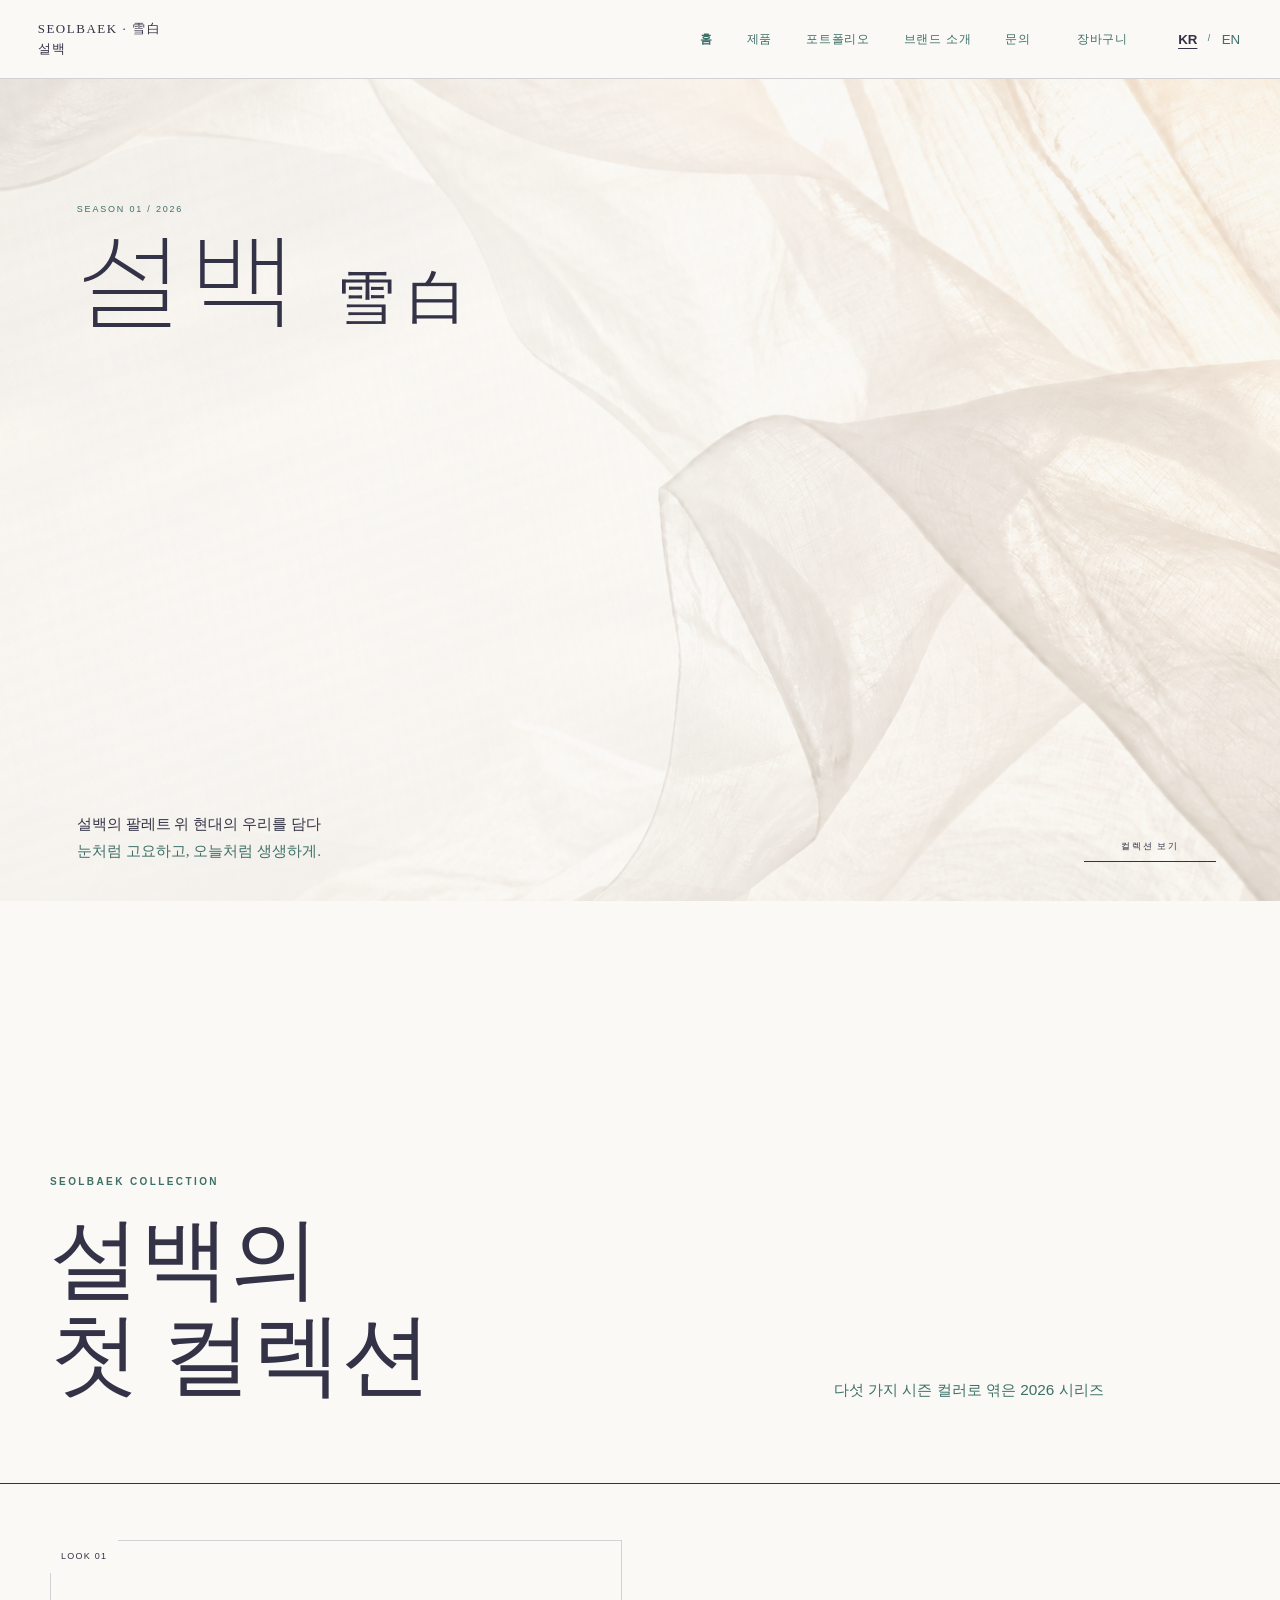
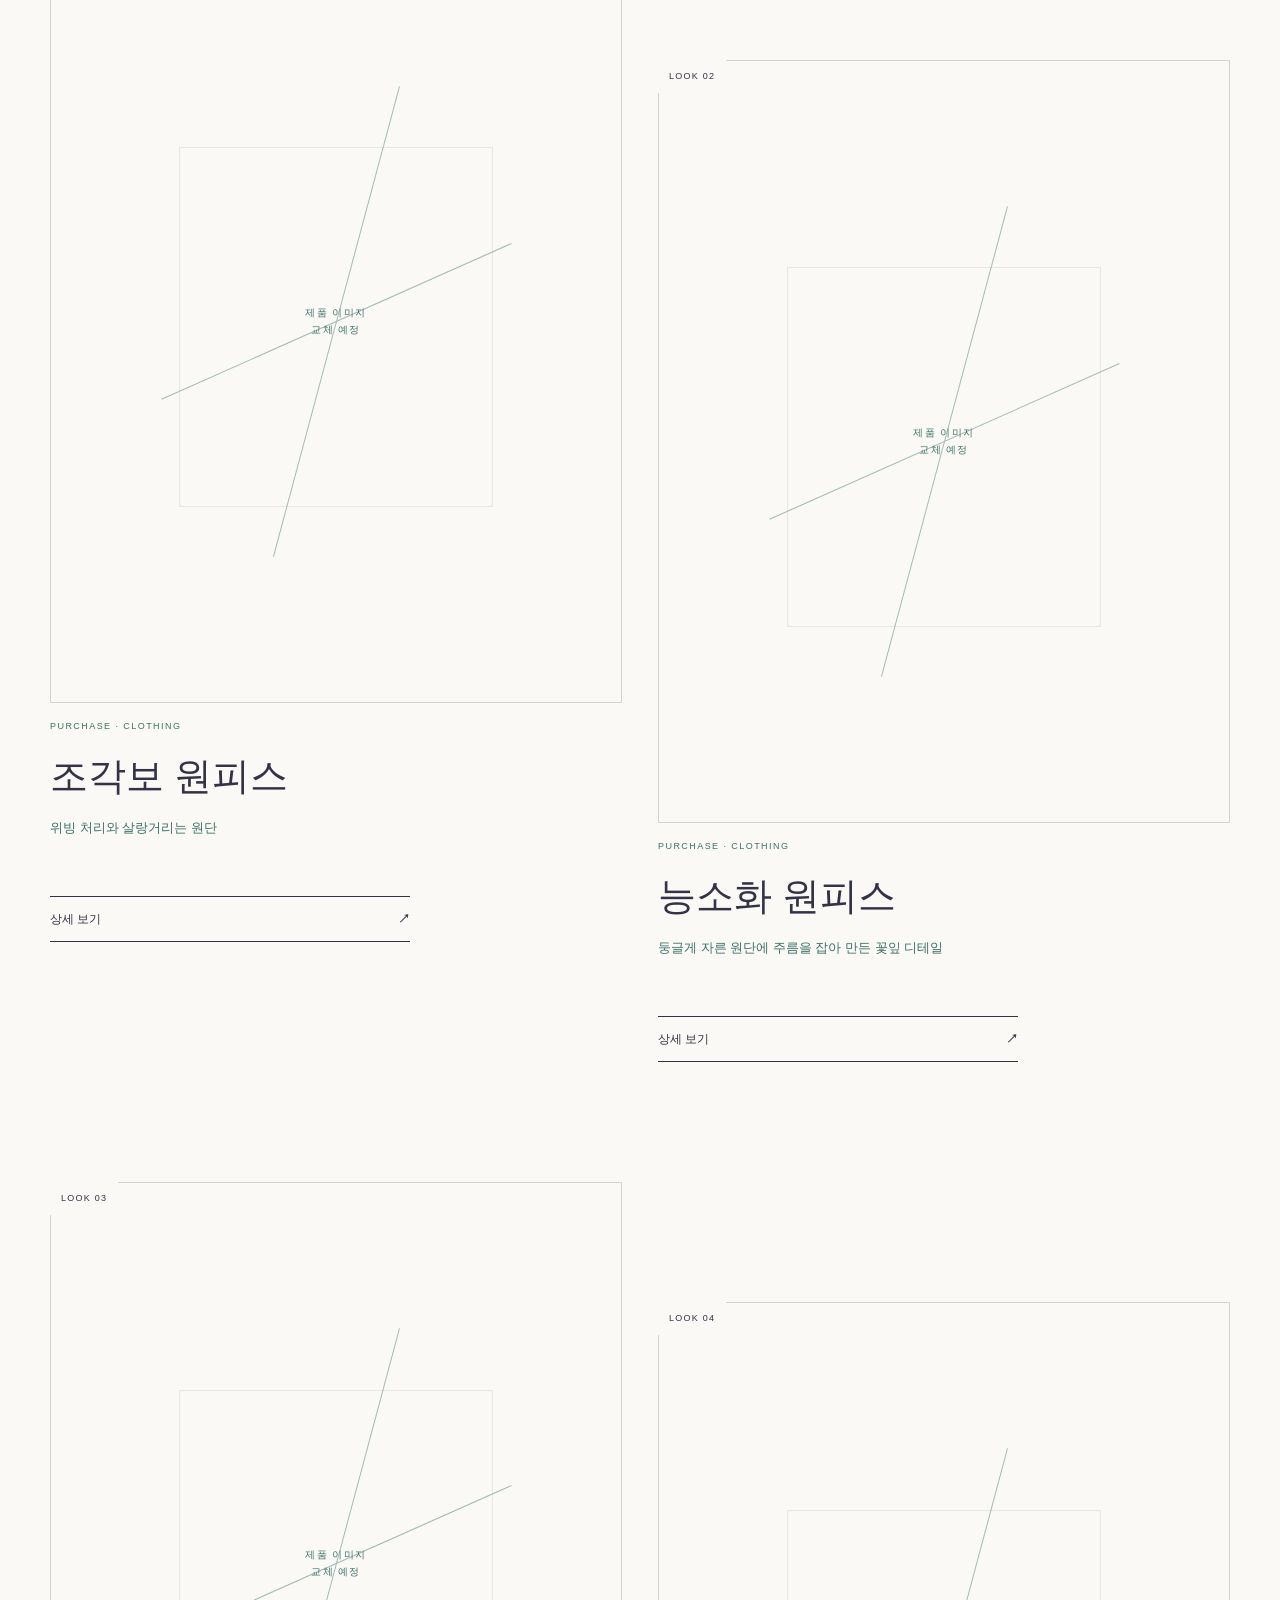
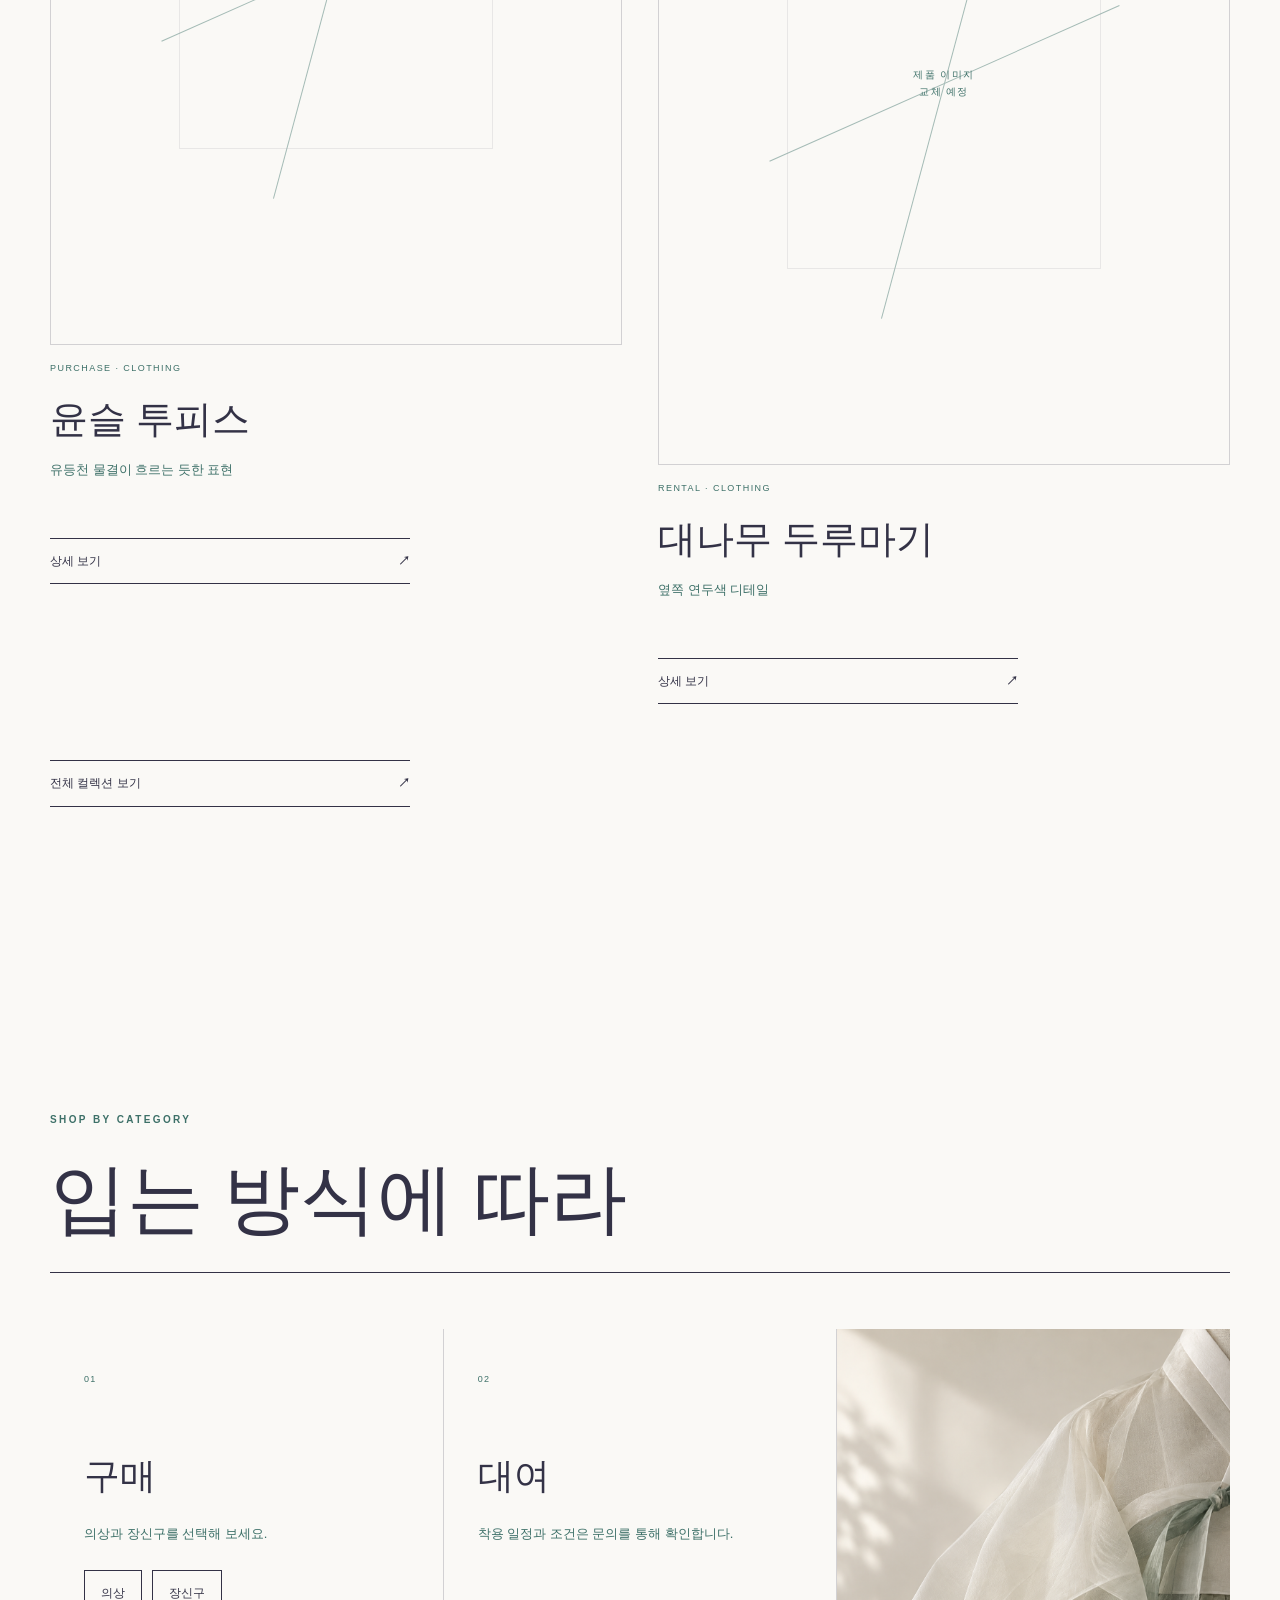
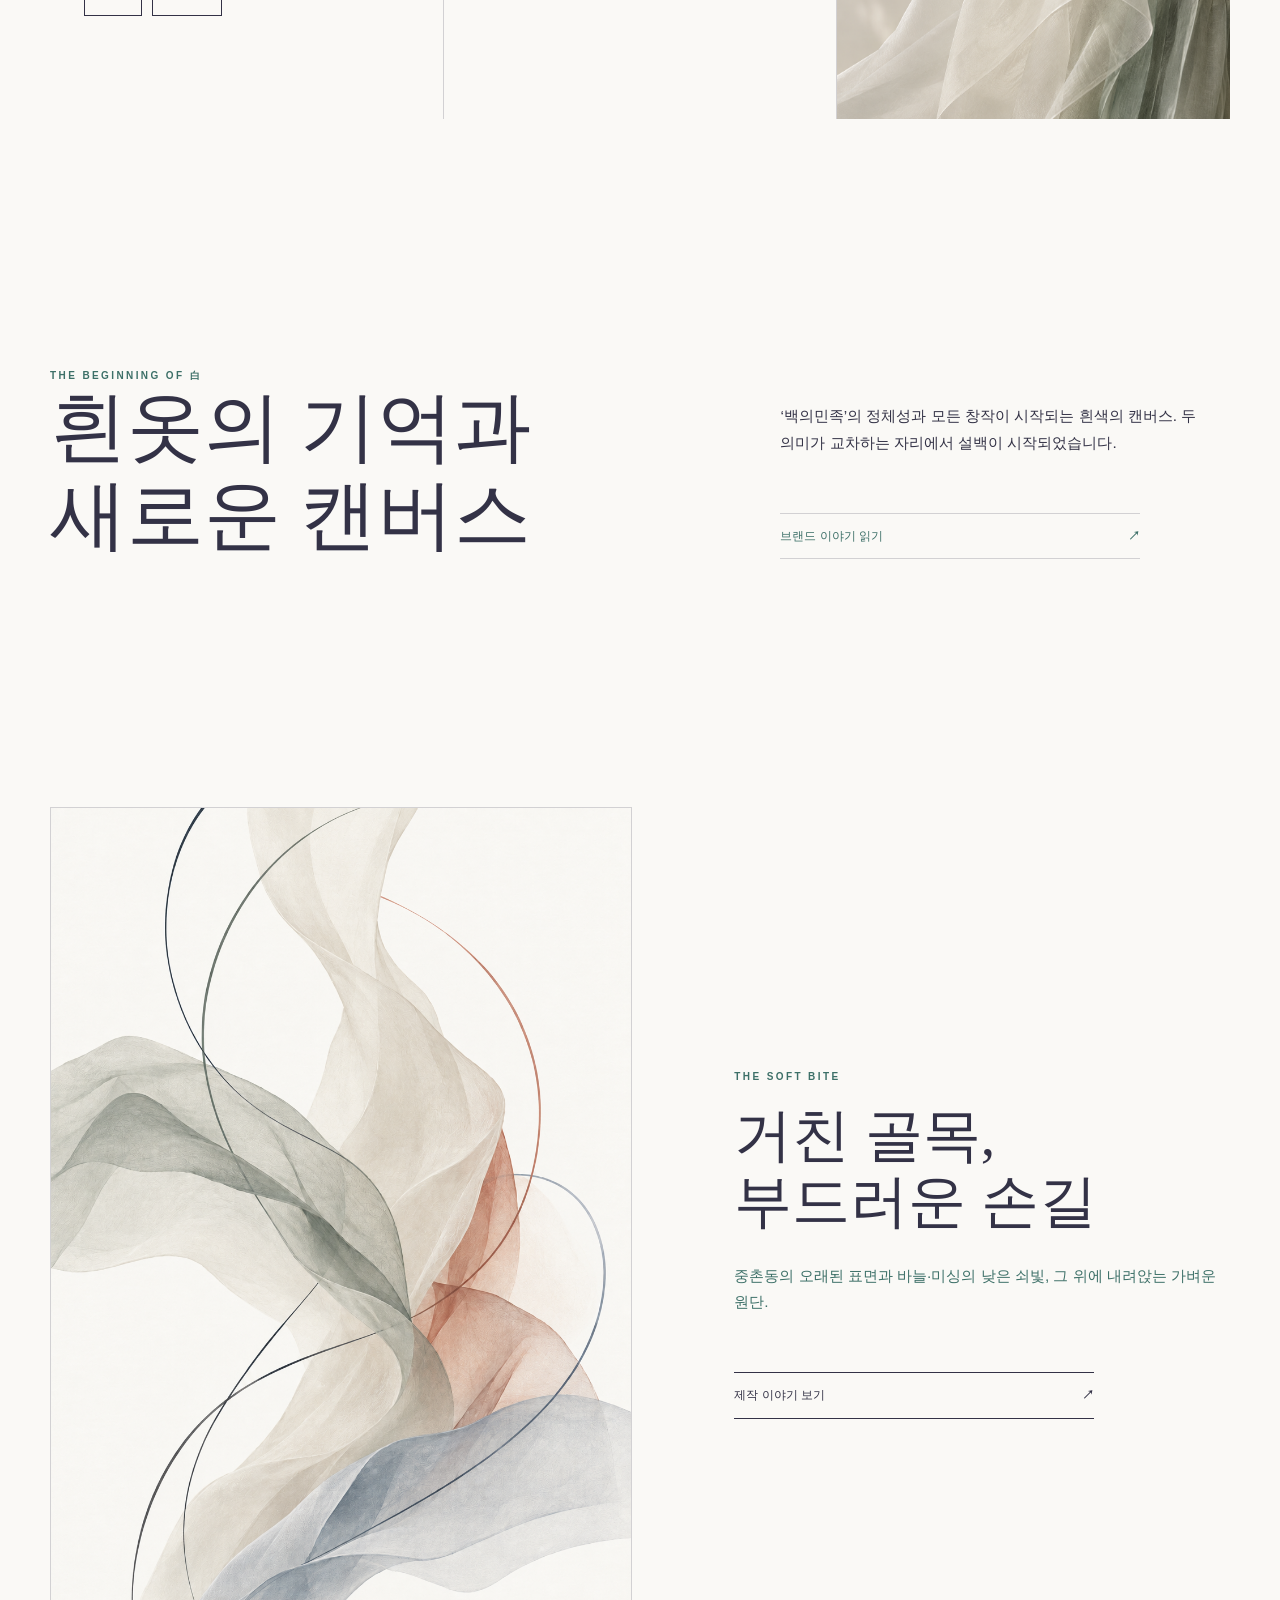
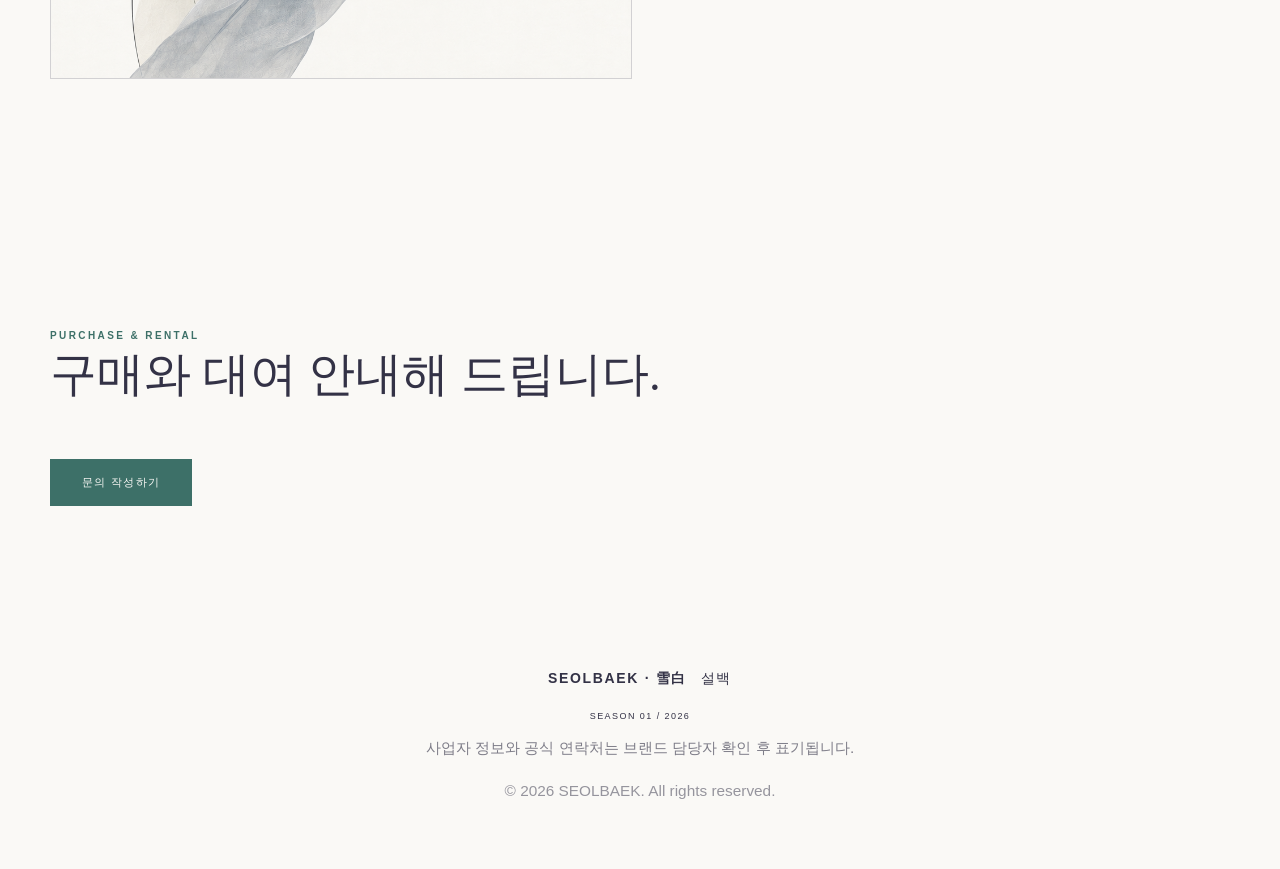
==== commit 7e8136f2: "[김윤철] 사이트 디자인 피드백 반영 및 배포 준비" ====
--- a/index.html
+++ b/index.html
@@ -40,7 +40,7 @@
       <div class="fabric-field" aria-hidden="true"><span></span><span></span><span></span></div>
       <div class="intro-wordmark">
         <p>SEASON 01 / 2026</p>
-        <h1 id="intro-title">SEOLBAEK · 雪白<small>설백</small></h1>
+        <h1 id="intro-title">설백<small>雪白</small></h1>
       </div>
       <button class="organza-open" type="button" data-organza-open aria-expanded="false">
         <span class="sr-only" data-i18n="intro.open">원단을 열어 제품 보기</span><span aria-hidden="true">컬렉션 보기</span>
@@ -53,10 +53,10 @@
 
     <!-- 제품명·설명은 운영 products.json에서만 불러옵니다. -->
     <section id="collection" class="home-collection section-wide">
-      <div class="editorial-heading reveal-on-scroll">
-        <p class="eyebrow">SEASON 01 / 2026</p>
-        <h2 data-i18n="home.collectionTitle">옷이 먼저 말하는<br />2026 컬렉션</h2>
-        <p data-i18n="home.collectionBody">오간자 사이로 스미는 빛, 가벼운 주름과 드레이핑. 설백의 첫 네 가지 LOOK.</p>
+      <!-- 제품 페이지와 같은 제목·설명 2열 구조이며 모바일에서는 세로로 배치합니다. -->
+      <div class="collection-head home-collection-head reveal-on-scroll">
+        <div><p class="eyebrow">SEOLBAEK COLLECTION</p><h2 data-i18n="home.collectionTitle">설백의<br />첫 컬렉션</h2></div>
+        <div><p data-i18n="home.collectionBody">다섯 가지 시즌 컬러로 엮은 2026 시리즈</p></div>
       </div>
       <div class="lookbook-grid" id="home-looks" aria-live="polite"></div>
       <a class="line-link" href="products.html"><span data-i18n="home.viewCollection">전체 컬렉션 보기</span><b aria-hidden="true">↗</b></a>
@@ -67,6 +67,7 @@
       <div class="category-grid">
         <div class="category-purchase"><span>01</span><h3>구매</h3><p>의상과 장신구를 선택해 보세요.</p><div class="category-sublinks"><a href="products.html?category=clothing">의상</a><a href="products.html?category=accessories">장신구</a></div></div>
         <a href="products.html?category=rental"><span>02</span><h3 data-i18n="category.rental">대여</h3><p data-i18n="category.rentalBody">착용 일정과 조건은 문의를 통해 확인합니다.</p></a>
+        <div class="category-photo-area"><img src="images/category-rental-editorial.png" alt="오간자 원단의 부드러운 주름" /></div>
       </div>
     </section>
 
@@ -78,8 +79,8 @@
     </section>
 
     <section class="craft-section section-wide">
-      <div class="media-placeholder craft-placeholder reveal-on-scroll" role="img" aria-label="작업실과 장인의 실제 사진이 들어갈 자리">
-        <span>CRAFT IMAGE / TO BE PROVIDED</span><small data-i18n="placeholder.craft">작업실·장인 사진 교체 위치</small>
+      <div class="media-placeholder craft-placeholder reveal-on-scroll" role="img" aria-label="설백 시즌 컬러 그래픽">
+        <img src="images/season-chips-editorial.png" alt="설백 시즌 컬러 그래픽" />
       </div>
       <div class="craft-copy reveal-on-scroll"><p class="eyebrow">THE SOFT BITE</p><h2 data-i18n="home.craftTitle">거친 골목,<br />부드러운 손길</h2><p data-i18n="home.craftBody">중촌동의 오래된 표면과 바늘·미싱의 낮은 쇠빛, 그 위에 내려앉는 가벼운 원단.</p><a class="line-link" href="about.html#soft-bite"><span data-i18n="home.viewCraft">제작 이야기 보기</span><b aria-hidden="true">↗</b></a></div>
     </section>
--- a/style.css
+++ b/style.css
@@ -4,18 +4,19 @@
    ========================================================== */
 :root {
   /* [작성서 03] 설백 공식 팔레트 — 색 변경은 이곳에서만 합니다. */
-  --snow: #EAE3D2;       /* 설백 雪白 */
+  --snow: #FAF9F6;       /* 따뜻한 백색 */
   --jade: #3D7068;       /* 유록 翠綠 */
   --vermilion: #C84B31;  /* 주홍 朱紅 */
-  --blue: #1E4571;       /* 청현 靑玄 */
+  --blue: #3D7068;       /* 유록 강조색 */
   --ink: #333246;        /* 먹 墨 */
-  --white: #FFFFFF;
+  --white: #FAF9F6;
 
   --bg: var(--snow);
   --surface: var(--white);
-  --ink-soft: var(--blue);
-  --accent: var(--blue);
+  --ink-soft: var(--jade);
+  --accent: var(--jade);
   --line: color-mix(in srgb, var(--ink) 20%, transparent);
+  --about-divider: rgba(51, 50, 70, 0.2);
   --veil: color-mix(in srgb, var(--white) 68%, transparent);
   --shadow: color-mix(in srgb, var(--ink) 18%, transparent);
 
@@ -41,7 +42,7 @@
 a { color: inherit; }
 
 /* ===== 상단 메뉴 (모바일: 햄버거) ===== */
-.nav { position: sticky; top: 0; z-index: 20; background: color-mix(in srgb, var(--bg) 92%, white); backdrop-filter: blur(8px); border-bottom: 1px solid var(--line); }
+.nav { position: sticky; top: 0; z-index: 20; background: var(--bg); backdrop-filter: blur(8px); border-bottom: 1px solid var(--line); }
 .nav-inner { max-width: var(--maxw); margin: 0 auto; padding: 14px 20px; display: flex; align-items: center; justify-content: space-between; position: relative; }
 .logo { font-family: var(--font-display); font-weight: 800; letter-spacing: 2px; text-decoration: none; font-size: 19px; }
 .nav-toggle { background: none; border: 0; font-size: 26px; line-height: 1; cursor: pointer; color: var(--ink); padding: 4px 8px; }
@@ -66,7 +67,7 @@
 .lead { font-size: clamp(15px, 4vw, 18px); color: var(--ink-soft); max-width: 640px; }
 
 /* ===== 페이지 머리(서브페이지 상단) ===== */
-.page-head { background: var(--surface); text-align: center; padding: 64px 22px 48px; }
+.page-head { background: var(--bg); text-align: center; padding: 64px 22px 48px; }
 .page-head h1 { font-family: var(--font-display); font-size: clamp(26px, 7vw, 44px); }
 .page-head p { color: var(--ink-soft); margin-top: 8px; }
 
@@ -254,7 +255,7 @@
 .eyebrow { color: var(--blue); font-size: 10px; font-weight: 600; letter-spacing: .24em; text-transform: uppercase; }
 .logo span { margin-left: .28em; font-family: var(--font-display); font-size: .72em; font-weight: 400; }
 
-.nav { background: color-mix(in srgb, var(--snow) 85%, transparent); border-color: var(--line); backdrop-filter: blur(14px); }
+.nav { background: var(--snow); border-color: var(--line); backdrop-filter: blur(14px); }
 .nav-inner { max-width: none; min-height: 62px; padding: 12px 20px; }
 .nav .logo { color: var(--ink); font-size: 18px; letter-spacing: .08em; }
 .nav-toggle { display: grid; width: 44px; height: 44px; padding: 0; place-items: center; }
@@ -287,11 +288,11 @@
 .manifesto-grid > div > p:not(.lead) { max-width: 520px; color: var(--ink-soft); }
 .text-link { display: inline-flex; align-items: center; gap: 28px; margin-top: 32px; padding-bottom: 6px; border-bottom: 1px solid var(--ink); font-size: 12px; letter-spacing: .05em; text-decoration: none; }
 
-.season-intro { padding-block: 100px; background: var(--ink); color: var(--snow); }
-.season-intro .eyebrow { color: var(--snow); opacity: .72; }
+.season-intro { padding-block: 100px; background: var(--snow); color: var(--ink); }
+.season-intro .eyebrow { color: var(--jade); opacity: .72; }
 .season-ko { margin-top: 42px; font-family: var(--font-display); font-size: clamp(20px, 5vw, 34px); }
 .season-intro h2 { margin-top: -4px; font-family: var(--font-display); font-size: clamp(54px, 15vw, 132px); font-weight: 400; line-height: 1; }
-.season-description { max-width: 590px; margin-top: 38px; color: var(--snow); opacity: .82; }
+.season-description { max-width: 590px; margin-top: 38px; color: var(--ink); opacity: .82; }
 .palette { display: grid; grid-template-columns: repeat(5, 1fr); margin-top: 64px; border-top: 1px solid color-mix(in srgb, var(--snow) 45%, transparent); }
 .swatch { min-width: 0; aspect-ratio: 1 / 1.55; padding: 8px 4px; border-right: 1px solid color-mix(in srgb, var(--snow) 45%, transparent); color: var(--ink); }
 .swatch b, .swatch small { display: block; font-size: 9px; font-weight: 500; }
@@ -325,8 +326,8 @@
 .craft-copy > p:not(.eyebrow) { max-width: 480px; margin-top: 28px; color: var(--ink-soft); }
 
 .collection-head { display: grid; gap: 48px; padding: 90px 22px 70px; border-bottom: 1px solid var(--ink); }
-.collection-head h1 { margin-top: 20px; font-family: var(--font-display); font-size: clamp(58px, 16vw, 150px); font-weight: 400; line-height: .87; }
-.collection-head h1 span { margin-left: 18%; color: var(--blue); font-size: .48em; }
+.collection-head :is(h1, h2) { margin-top: 20px; font-family: var(--font-display); font-size: clamp(58px, 16vw, 150px); font-weight: 400; line-height: .87; }
+.collection-head :is(h1, h2) span { margin-left: 18%; color: var(--blue); font-size: .48em; }
 .collection-head > div:last-child { max-width: 520px; align-self: end; }
 .collection-kicker { margin-bottom: 18px; font-family: var(--font-display); font-size: 22px; }
 .collection-head > div:last-child > p:last-child { color: var(--ink-soft); }
@@ -334,28 +335,32 @@
 .collection-rule { display: flex; justify-content: space-between; margin-bottom: 70px; padding-bottom: 10px; border-bottom: 1px solid var(--line); font-size: 9px; letter-spacing: .14em; }
 .catalog-note { margin-top: 70px; padding-top: 20px; border-top: 1px solid var(--line); color: var(--ink-soft); font-size: 12px; }
 
-.about-opening { min-height: calc(100svh - 62px); padding: 90px 22px 70px; background: linear-gradient(150deg, var(--snow), var(--white)); }
+.about-opening { min-height: calc(100svh - 62px); padding: 90px 22px 70px; background: var(--snow); }
 .about-opening h1 { margin-top: 52px; font-family: var(--font-display); font-size: clamp(52px, 15vw, 142px); font-weight: 400; line-height: 1.08; letter-spacing: -.05em; }
 .about-opening-note { margin-top: 60px; padding-left: 34%; color: var(--blue); font-family: var(--font-display); font-size: clamp(17px, 4vw, 24px); }
-.story-steps { padding-block: 100px; }
-.story-step { max-width: 690px; padding-block: 70px; border-top: 1px solid var(--ink); }
+.story-steps { padding-block: 100px; container-type: inline-size; }
+.story-step { position: relative; max-width: 690px; padding-block: 32px 70px; }
+/* 글의 폭과 정렬은 유지하고 구분선만 본문 전체 너비에 맞춥니다. */
+.story-step::before { content: ""; position: absolute; top: 0; left: 0; width: 100cqw; border-top: 1px solid var(--about-divider); }
+.story-step-right::before { left: auto; right: 0; }
 .story-step-right { margin-left: auto; }
 .story-index { color: var(--blue); font-size: 9px; letter-spacing: .2em; }
 .story-step h2 { margin-top: 38px; font-family: var(--font-display); font-size: clamp(38px, 9vw, 68px); font-weight: 400; line-height: 1.22; }
 .story-step > p:last-child { max-width: 480px; margin-top: 30px; color: var(--ink-soft); }
-.name-origin { padding-block: 100px; background: var(--blue); color: var(--snow); }
-.name-origin .eyebrow { color: var(--snow); }.name-origin h2 { margin-top: 24px; font-family: var(--font-display); font-size: clamp(46px, 12vw, 100px); font-weight: 400; line-height: 1.1; }
+.name-origin { padding-block: 100px; background: var(--snow); color: var(--ink); }
+.name-origin > .section-wide { border-top: 1px solid var(--about-divider); padding-top: 32px; }
+.name-origin .eyebrow { color: var(--jade); }.name-origin h2 { margin-top: 24px; font-family: var(--font-display); font-size: clamp(46px, 12vw, 100px); font-weight: 400; line-height: 1.1; }
 .name-grid { display: grid; gap: 1px; margin-top: 70px; background: color-mix(in srgb, var(--snow) 40%, transparent); }
-.name-grid article { padding: 38px 24px; background: var(--blue); }
+.name-grid article { padding: 38px 24px; background: var(--snow); color: var(--ink); }
 .name-grid span { font-size: 10px; letter-spacing: .2em; }.name-grid h3 { margin-top: 40px; font-family: var(--font-display); font-size: 34px; font-weight: 400; }.name-grid p { margin-top: 8px; opacity: .76; }
 .soft-bite-section { display: grid; gap: 52px; padding-block: 110px; }
 .soft-bite-visual img { width: 100%; max-height: 850px; object-fit: cover; }.soft-bite-visual figcaption { margin-top: 10px; color: var(--ink-soft); font-size: 9px; letter-spacing: .17em; }
 .soft-bite-copy { align-self: center; }.soft-bite-copy h2 { margin: 20px 0 34px; font-family: var(--font-display); font-size: clamp(42px, 10vw, 76px); font-weight: 400; line-height: 1.14; }.soft-bite-copy h2 i { color: var(--blue); font-size: .62em; font-weight: 400; }.soft-bite-copy > p:not(.eyebrow) { margin-top: 18px; color: var(--ink-soft); }
-.philosophy-statement { padding: 110px 22px; background: var(--white); text-align: center; }.philosophy-statement blockquote { margin: 40px auto 50px; font-family: var(--font-display); font-size: clamp(40px, 10vw, 82px); line-height: 1.25; }.philosophy-statement blockquote span { color: var(--blue); font-size: .45em; }
-
-.page-head { padding: 90px 22px 70px; background: linear-gradient(145deg, var(--white), var(--snow)); border-bottom: 1px solid var(--line); }.page-head h1 { color: var(--ink); font-weight: 400; }.page-head p { color: var(--blue); }
+.philosophy-statement { padding: 110px 22px; background: var(--snow); text-align: center; }.philosophy-statement blockquote { margin: 40px auto 50px; font-family: var(--font-display); font-size: clamp(40px, 10vw, 82px); line-height: 1.25; }.philosophy-statement blockquote span { color: var(--blue); font-size: .45em; }
+
+.page-head { padding: 90px 22px 70px; background: var(--snow); border-bottom: 1px solid var(--line); }.page-head h1 { color: var(--ink); font-weight: 400; }.page-head p { color: var(--blue); }
 .btn { background: var(--blue); color: var(--snow); border-radius: 0; font-size: 11px; letter-spacing: .12em; }.btn.ghost { color: var(--ink); border-color: var(--ink); }
-.footer { padding: 64px 22px; background: var(--ink); color: var(--snow); border: 0; }.footer .logo { color: var(--snow); }.footer-line { margin-top: 18px; font-size: 9px; letter-spacing: .16em; }.footer .biz { opacity: .62; }.footer > p:last-child { margin-top: 16px; opacity: .5; }
+.footer { padding: 64px 22px; background: var(--snow); color: var(--ink); border: 0; }.footer .logo { color: var(--ink); }.footer-line { margin-top: 18px; font-size: 9px; letter-spacing: .16em; }.footer .biz { opacity: .62; }.footer > p:last-child { margin-top: 16px; opacity: .5; }
 
 .reveal-on-scroll { opacity: 0; transform: translateY(30px); transition: opacity 1s ease, transform 1s cubic-bezier(.2,.7,.2,1); }
 .reveal-on-scroll.is-visible { opacity: 1; transform: none; }
@@ -400,7 +405,7 @@
 :focus-visible { outline: 2px solid var(--vermilion); outline-offset: 4px; }
 .section-wide { width: min(calc(100% - 40px), var(--maxw)); }
 
-.nav { min-height: 70px; background: color-mix(in srgb, var(--snow) 90%, transparent); }
+.nav { min-height: 70px; background: var(--snow); }
 .nav-inner { display: grid; grid-template-columns: minmax(0, 1fr) auto auto; gap: var(--space-sm); min-height: 70px; padding: 10px 20px; }
 .nav .logo { display: flex; min-width: 0; flex-direction: column; color: var(--ink); font-weight: 500; line-height: 1.1; }
 .logo-latin { overflow: hidden; font-family: var(--font-main); font-size: 11px; font-weight: 650; letter-spacing: .12em; text-overflow: ellipsis; white-space: nowrap; }
@@ -470,17 +475,23 @@
 .category-grid span { color: var(--blue); font-size: 9px; letter-spacing: .15em; }
 .category-grid h3 { margin-top: var(--space-lg); font-family: var(--font-display); font-size: 36px; font-weight: 400; }
 .category-grid p { margin-top: var(--space-sm); color: var(--ink-soft); font-size: 13px; }
-.origin-teaser { padding-block: var(--space-xl); background: var(--blue); color: var(--snow); }
+.category-photo-area { min-height: 260px; overflow: hidden; background: var(--surface); }
+.category-photo-area img { display: block; width: 100%; height: 100%; min-height: 260px; object-fit: cover; }
+@media (min-width: 720px) { .category-photo-area, .category-photo-area img { min-height: 390px; } }
+.origin-teaser { padding-block: var(--space-xl); background: var(--snow); color: var(--ink); }
 .origin-layout { display: grid; gap: var(--space-lg); }
-.origin-teaser .eyebrow, .origin-teaser .origin-copy, .origin-teaser .line-link { color: var(--snow); }
+.origin-teaser .eyebrow, .origin-teaser .origin-copy, .origin-teaser .line-link { color: var(--jade); }
 .origin-copy > p { max-width: 480px; }
-.origin-copy .line-link { border-color: var(--snow); }
+.origin-copy .line-link { border-color: var(--line); }
 .craft-section { display: grid; gap: var(--space-lg); }
 .media-placeholder { position: relative; display: grid; min-height: 520px; border: 1px solid var(--line); background: color-mix(in srgb, var(--white) 55%, var(--snow)); color: var(--blue); place-items: center; text-align: center; }
 .media-placeholder::before, .media-placeholder::after { position: absolute; content: ""; background: var(--line); }
 .media-placeholder::before { width: 1px; height: 84%; transform: rotate(17deg); }.media-placeholder::after { width: 84%; height: 1px; transform: rotate(-22deg); }
 .media-placeholder span, .media-placeholder small { position: relative; z-index: 1; padding: 3px 8px; background: var(--snow); font-size: 9px; letter-spacing: .12em; }
 .media-placeholder small { display: block; margin-top: 7px; letter-spacing: .04em; }
+.craft-placeholder { overflow: hidden; }
+.craft-placeholder img { width: 100%; height: 100%; min-height: 520px; object-fit: cover; display: block; }
+.craft-placeholder::before, .craft-placeholder::after { display: none; }
 .craft-copy { align-self: center; }
 .craft-copy > p:not(.eyebrow) { max-width: 490px; margin-top: var(--space-md); color: var(--ink-soft); }
 .inquiry-banner { padding-block: var(--space-xl); background: var(--white); }
@@ -490,11 +501,45 @@
 
 .collection-head { min-height: 58vh; }.collection-head > div:last-child { align-self: end; }
 .catalog-filters { display: flex; overflow-x: auto; gap: 0; margin-bottom: var(--space-lg); border-block: 1px solid var(--line); scrollbar-width: none; }
-.catalog-filters { display: grid; grid-template-columns: repeat(4, minmax(0, 1fr)); overflow: visible; }
+.catalog-filters { display: grid; grid-template-columns: repeat(2, minmax(0, 1fr)); overflow: visible; margin-bottom: 16px; }
 .catalog-filters::-webkit-scrollbar { display: none; }
 .catalog-filters button { flex: 0 0 auto; min-width: 92px; min-height: 48px; padding: 0 16px; border: 0; border-right: 1px solid var(--line); background: transparent; color: var(--ink-soft); font: inherit; font-size: 12px; cursor: pointer; }
 .catalog-filters button { min-width: 0; width: 100%; }
-.catalog-filters button.active { background: var(--ink); color: var(--snow); }
+.catalog-filters button.active { background: var(--jade); color: var(--snow); }
+.catalog-filters button:not(.active) { color: var(--ink); }
+.catalog-subfilters { display: flex; gap: 24px; margin-bottom: var(--space-lg); }
+.catalog-subfilters[hidden] { display: none; }
+.catalog-subfilters button { min-height: 44px; padding: 8px 4px; border: 0; border-bottom: 1px solid transparent; background: transparent; color: var(--ink); font: inherit; font-size: 13px; cursor: pointer; }
+.catalog-subfilters button.active { color: var(--jade); border-bottom-color: var(--jade); }
+.catalog-filters:has(+ .catalog-subfilters[hidden]) { margin-bottom: var(--space-lg); }
+.name-origin-visual { max-width: 900px; margin: 48px auto 0; padding-block: 24px; }
+.white-origin-diagram { position: relative; width: 100%; aspect-ratio: 1.8; margin-block: 16px 32px; }
+.white-origin-circle { position: absolute; top: 0; width: 62%; aspect-ratio: 1; border: 1px solid var(--line); border-radius: 50%; }
+.white-origin-memory { left: 0; background: color-mix(in srgb, var(--jade) 7%, transparent); border-color: color-mix(in srgb, var(--jade) 30%, transparent); }
+.white-origin-canvas { right: 0; background: color-mix(in srgb, var(--ink) 3%, transparent); }
+.white-origin-symbol { position: absolute; inset: 0; display: grid; place-items: center; padding-top: 5%; color: var(--ink); font-family: var(--font-display); font-size: clamp(70px, 14vw, 160px); font-weight: 400; line-height: 1; }
+/* 15pt는 화면에서 20px이며, 좁은 화면에서는 문구를 줄바꿈합니다. */
+.white-origin-marker { position: absolute; top: 48%; max-width: 30%; color: var(--jade); font-size: 15pt; letter-spacing: .08em; text-align: center; }
+.white-origin-marker-left { left: 7%; }
+.white-origin-marker-right { right: 5%; }
+.white-origin-caption { display: grid; gap: 28px; padding-top: 32px; color: var(--ink); word-break: keep-all; overflow-wrap: break-word; }
+.white-origin-label { color: var(--jade); font-size: 11px; letter-spacing: .08em; }
+.white-origin-caption h3 { margin: 12px 0; font-family: var(--font-display); font-size: clamp(23px, 3vw, 30px); font-weight: 400; }
+.white-origin-caption p { font-size: 15px; line-height: 1.9; }
+.white-origin-connection { padding-top: 32px; border-top: 1px solid var(--about-divider); }
+.white-origin-connection span { color: var(--jade); }
+@media (min-width: 720px) {
+  .white-origin-caption { grid-template-columns: repeat(2, minmax(0, 1fr)); gap: 32px 64px; text-align: center; }
+  .white-origin-connection { grid-column: 1 / -1; }
+}
+
+@font-face {
+  font-family: "Gmarket Sans";
+  src: url("fonts/GmarketSansLight.ttf") format("truetype");
+  font-style: normal;
+  font-weight: 300;
+  font-display: swap;
+}
 .catalog-grid { min-height: 320px; }
 
 .contact-layout { display: grid; gap: var(--space-lg); padding-block: var(--space-xl); }
@@ -570,16 +615,16 @@
 
 /* 요청 반영: 조명과 원단을 분리하고 원단 가장자리만 가볍게 움직입니다. */
 .sun-wash { z-index: -3; }
-.organza-photo { position: absolute; z-index: -2; inset: 0; background: url("images/seolbaek-organza-background.png") center / cover no-repeat; opacity: .62; mix-blend-mode: multiply; }
+.organza-photo { position: absolute; z-index: -2; inset: 0; background: url("images/seolbaek-organza-20260910.png") center / cover no-repeat; opacity: .62; mix-blend-mode: multiply; }
 .fabric-field { z-index: -1; }
 .fabric-field span { animation: seolbaek-organza-fold 9s ease-in-out infinite alternate; transform: skewX(-7deg); }
 .fabric-field span:nth-child(2) { animation-delay: -3s; transform: rotate(7deg); }
 .fabric-field span:nth-child(3) { animation-delay: -6s; transform: rotate(-4deg); }
 .intro-subcopy { font-size: 11px; }
-.footer-icons { display: flex; justify-content: center; gap: 24px; margin-bottom: 22px; color: var(--snow); }
+.footer-icons { display: flex; justify-content: center; gap: 24px; margin-bottom: 22px; color: var(--ink); }
 .footer-icons span { display: grid; width: 28px; height: 28px; border: 1px solid currentColor; border-radius: 50%; place-items: center; font-family: var(--font-display); font-size: 18px; font-weight: 400; }
 .footer-icons svg { width: 17px; height: 17px; fill: none; stroke: currentColor; stroke-width: 1.2; stroke-linecap: round; stroke-linejoin: round; }
-.about-origin-note { padding-block: var(--space-xl); border-top: 1px solid var(--line); }
+.about-origin-note { padding-block: 32px var(--space-xl); border-top: 1px solid var(--about-divider); }
 .about-origin-note h2 { margin: 16px 0; font-family: var(--font-display); font-size: clamp(34px, 8vw, 68px); font-weight: 400; }
 .about-origin-note p:not(.eyebrow) { max-width: 620px; margin-top: 12px; color: var(--ink-soft); }
 .home-page .instagram-section[hidden] { display: none; }
@@ -603,16 +648,18 @@
 .contact-aside { min-width: 0; }
 .contact-aside h2 { max-width: 34rem; font-size: clamp(2rem, 3.5vw, 3.8rem); line-height: 1.25; }
 .collection-head { min-height: 42vh; }
-.collection-head h1 { display: flex; flex-wrap: wrap; gap: .18em; align-items: baseline; font-size: clamp(3.4rem, 7vw, 6.5rem); line-height: .95; }
-.collection-head h1 .season-year-group { display: inline-block; margin-left: 0; white-space: nowrap; font-size: 1em; }
-.intro-wordmark h1 { max-width: 100%; font-family: var(--font-main); font-size: clamp(2.5rem, 5vw, 5.2rem); line-height: 1.05; font-weight: 300; letter-spacing: .045em; word-break: keep-all; }
-.intro-wordmark h1 small { font-weight: 700; }
+.collection-head :is(h1, h2) { display: flex; flex-wrap: wrap; gap: .18em; align-items: baseline; font-size: clamp(3.4rem, 7vw, 6.5rem); line-height: .95; }
+.collection-head :is(h1, h2) .season-year-group { display: inline-block; margin-left: 0; white-space: nowrap; font-size: 1em; }
+.intro-wordmark h1 { display: flex; align-items: baseline; gap: .3em; max-width: 100%; font-family: var(--font-main); font-size: clamp(2.5rem, 5vw, 5.2rem); line-height: 1.05; font-weight: 700; letter-spacing: .045em; word-break: keep-all; }
+.intro-wordmark h1#intro-title { font-family: "Gmarket Sans", var(--font-main); font-weight: 300; font-size: 80pt; letter-spacing: .1em; }
+@media (max-width: 719px) { .intro-wordmark h1#intro-title { font-size: 60pt; } }
+.intro-wordmark h1 small { display: inline; margin-top: 0; font-weight: 400; }
 .intro-subcopy { max-width: 34rem; word-break: keep-all; }
 .editorial-heading > p:last-child, .origin-copy > p, .craft-copy > p:not(.eyebrow), .contact-aside > p:not(.eyebrow) { max-width: 40rem; }
 @media (max-width: 719px) {
   .about-opening h1 { max-width: 10em; }
   .collection-head { min-height: 38vh; }
-  .collection-head h1 { font-size: clamp(3.1rem, 15vw, 5rem); }
+  .collection-head :is(h1, h2) { font-size: clamp(3.1rem, 15vw, 5rem); }
 }
 
 /* 홈 제목은 넓은 한 줄 영역에서 의미 단위 줄바꿈만 사용합니다. */
@@ -672,3 +719,20 @@
 .origin-teaser .origin-copy { color: var(--ink); }
 .inquiry-banner h2 { font-size: 35pt; line-height: 1.25; word-break: keep-all; white-space: nowrap; }
 @media (max-width: 719px) { .inquiry-banner h2 { font-size: 20pt; white-space: normal; } }
+
+/* 홈에서는 기존 섹션의 좌우 여백을 사용하고 제품 목록과 간격을 둡니다. */
+.home-collection-head { position: relative; padding-inline: 0; margin-bottom: var(--space-lg); border-bottom: 0; }
+.home-collection-head > div { min-width: 0; }
+/* 그림자로 구분선만 화면 끝까지 연장해 가로 스크롤을 방지합니다. */
+.home-collection-head::after { content: ""; position: absolute; inset: auto 0 0; height: 1px; background: var(--ink); box-shadow: 0 0 0 100vmax var(--ink); clip-path: inset(0 -100vmax); }
+.home-collection-head h2 { display: block; line-height: 1.08; }
+/* 제품 제목은 두 줄을 유지하며 모바일에서도 단어가 잘리지 않게 합니다. */
+.products-page .collection-head > div:first-child { min-width: 0; container-type: inline-size; }
+.products-page .collection-head h1 { display: block; margin-top: 0; font-size: clamp(1.5rem, 12cqw, 6.5rem); }
+.products-page .collection-head h1 .season-year-group { display: block; }
+@media (min-width: 720px) {
+  /* 설명은 아래쪽에 유지하고, 같은 행의 중심에 제목을 맞춥니다. */
+  .products-page .collection-head { grid-template-rows: 1fr auto; row-gap: 0; }
+  .products-page .collection-head > div:first-child { grid-area: 2 / 1; align-self: center; height: 0; display: flex; align-items: center; }
+  .products-page .collection-head > div:last-child { grid-area: 2 / 2; }
+}
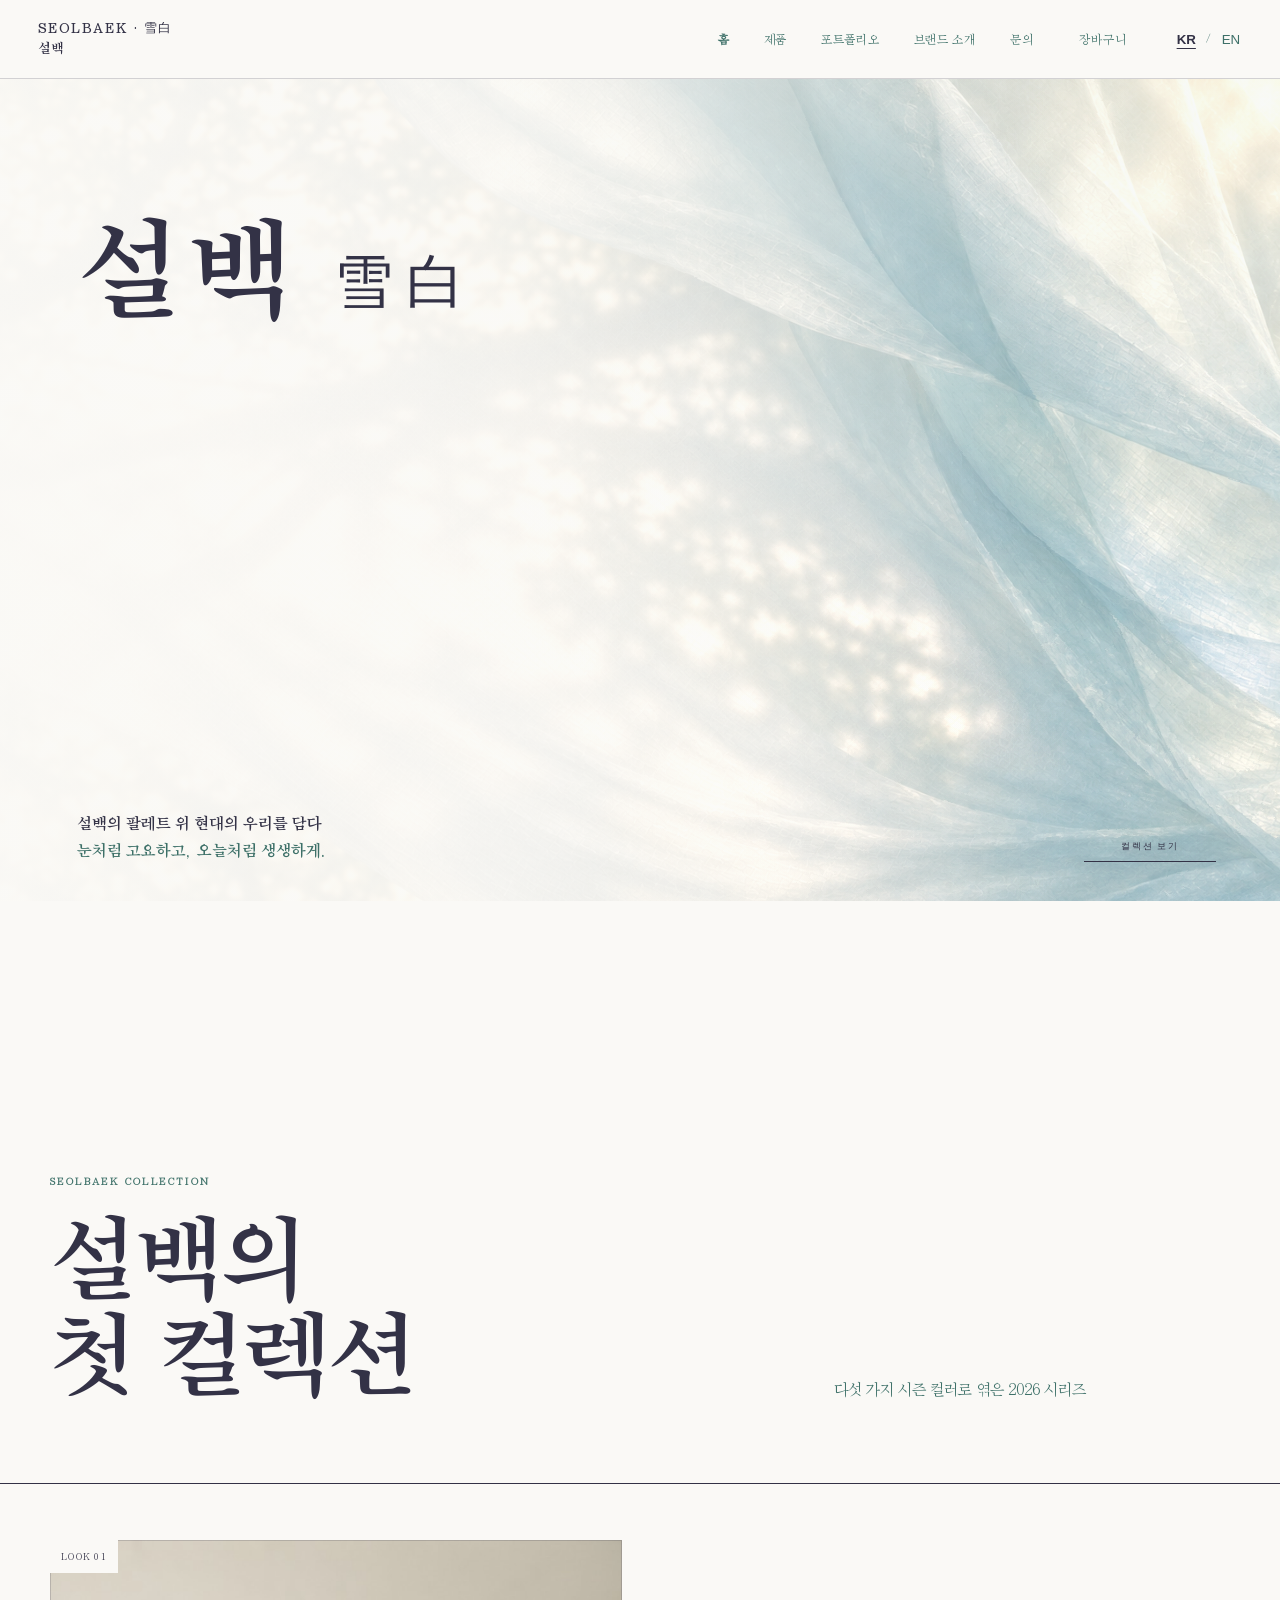
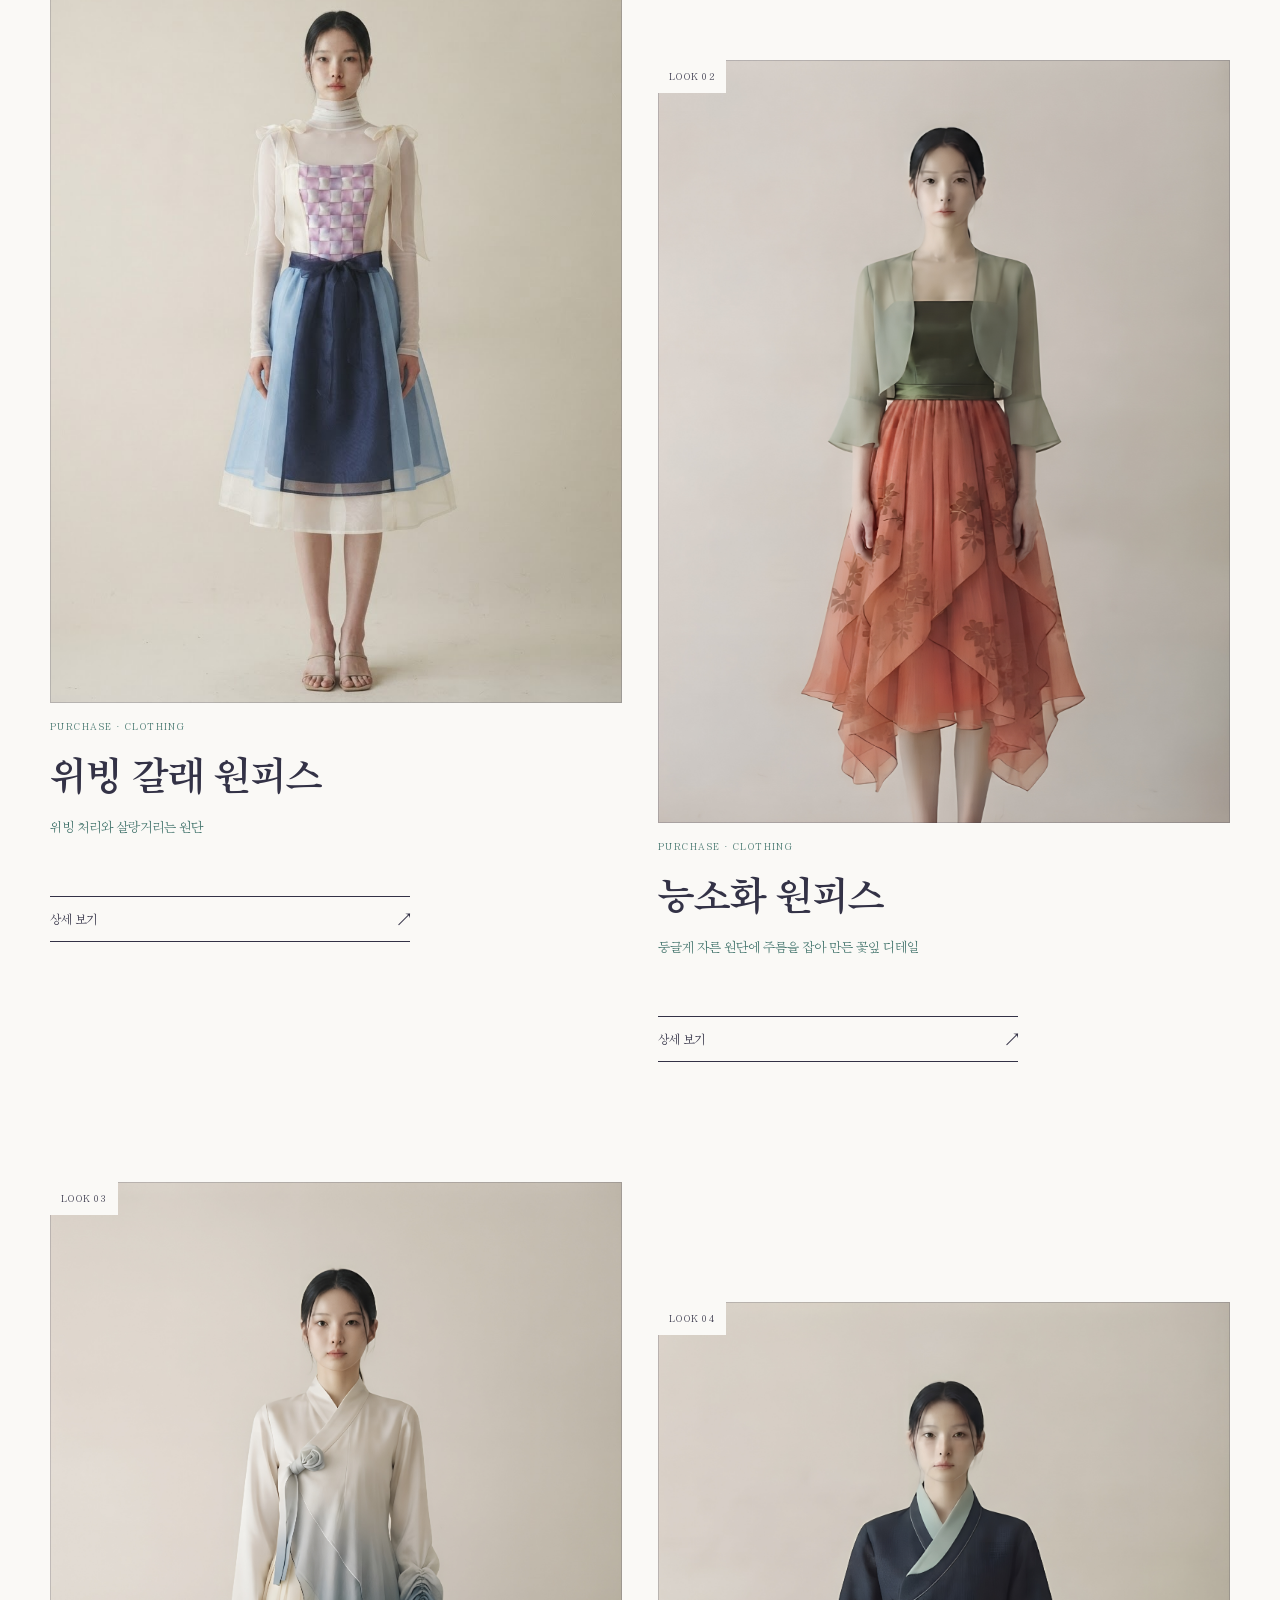
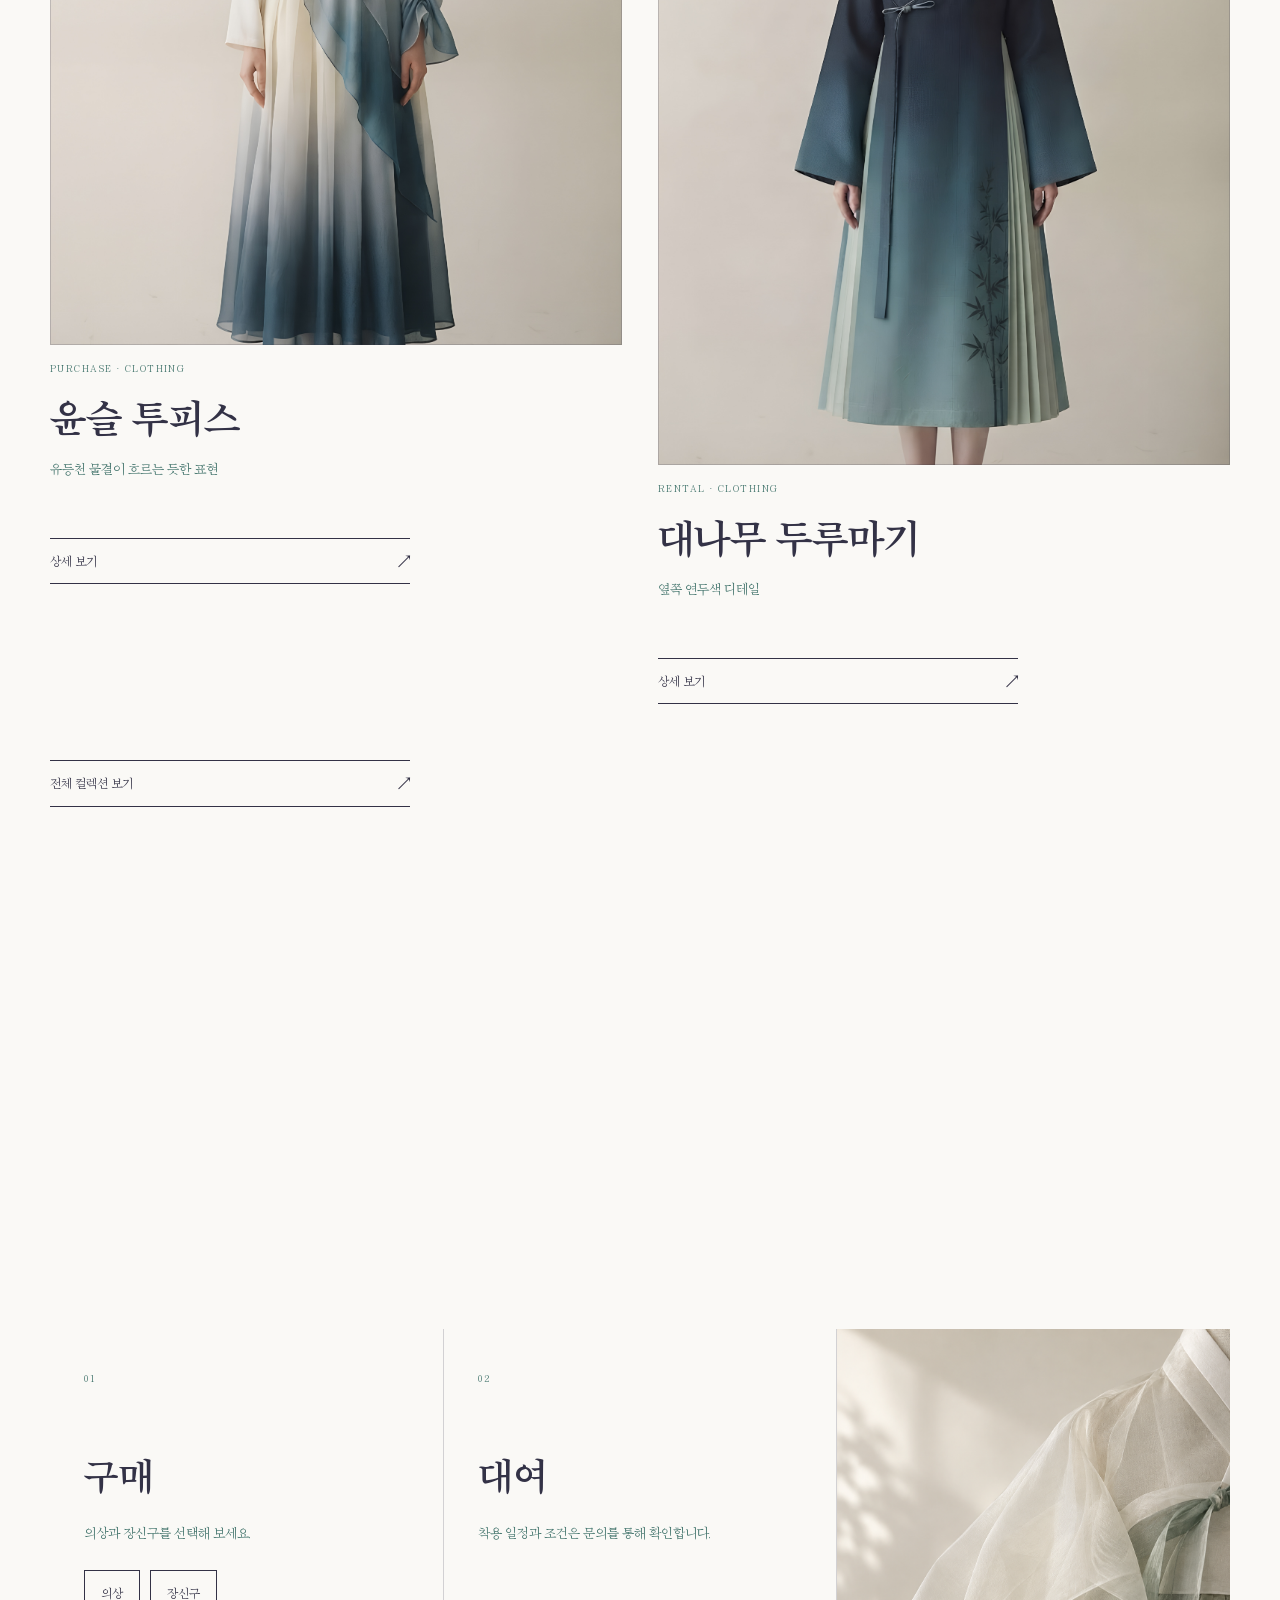
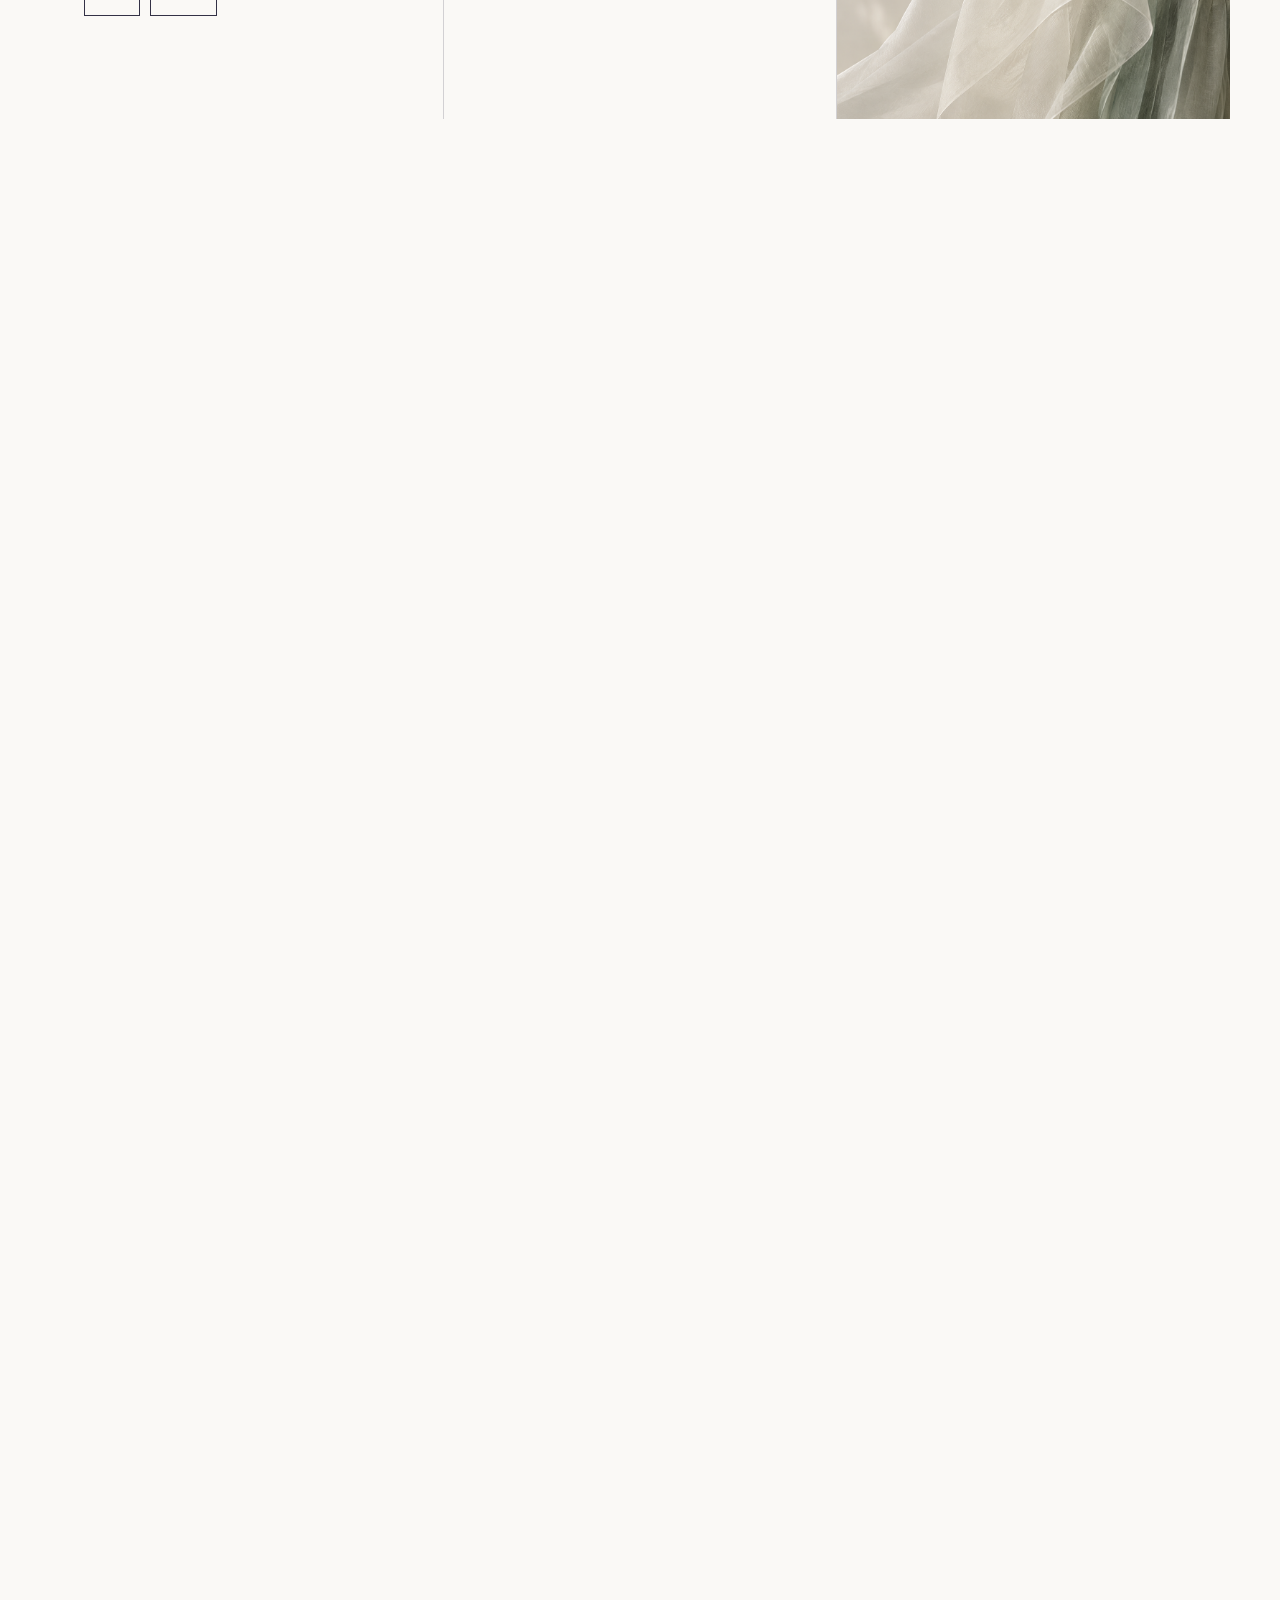
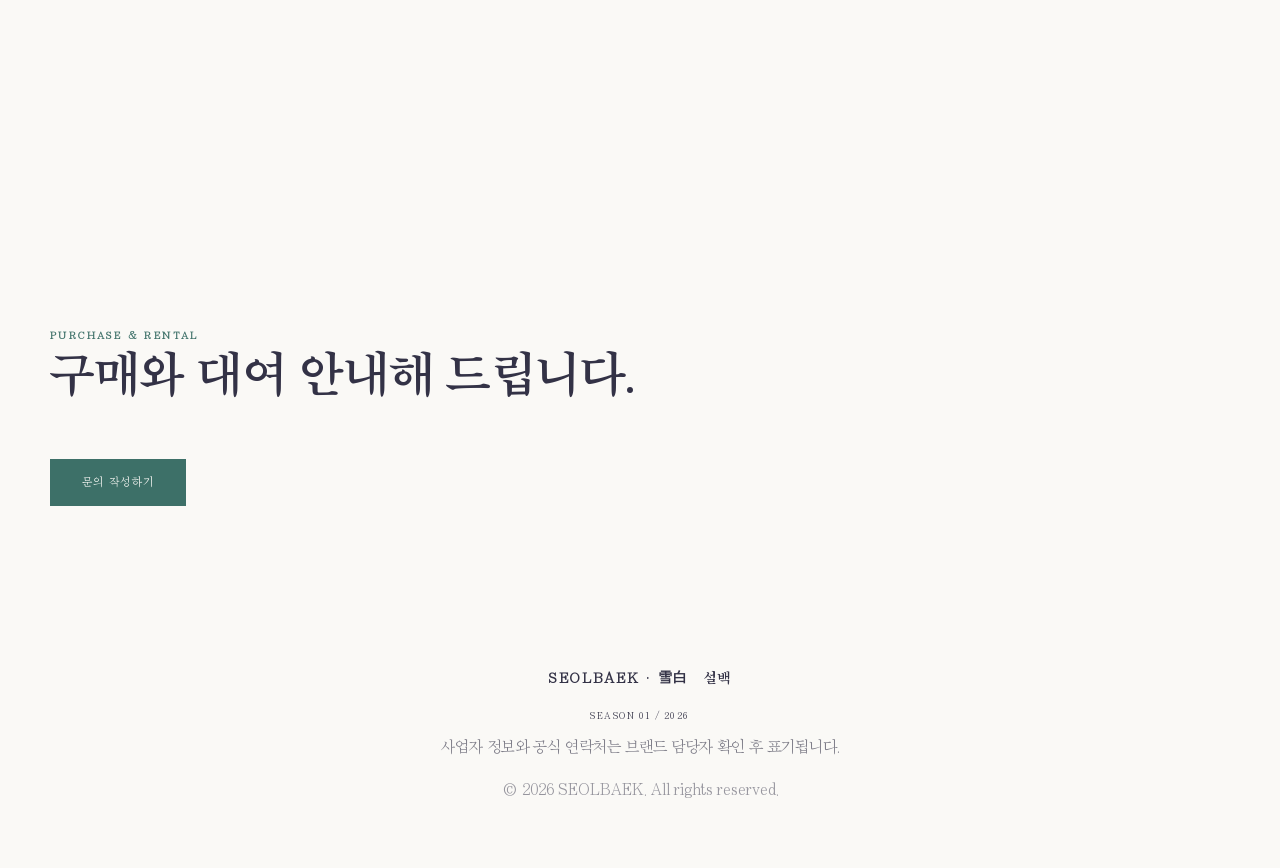
==== commit f13e95cb: "[김윤철] 홈페이지 디자인 및 배경 개선" ====
--- a/index.html
+++ b/index.html
@@ -9,7 +9,7 @@
   <meta property="og:description" content="설백의 팔레트 위 현대의 우리를 담다" />
   <!-- 정식 제품·브랜드 이미지 제공 후 og:image를 추가하세요. -->
   <meta property="og:type" content="website" />
-  <link rel="stylesheet" href="style.css" />
+    <link rel="stylesheet" href="style.css?v=organza-breeze-12" />
 </head>
 <body class="home-page" data-page="home">
   <header class="nav">
@@ -36,10 +36,30 @@
     <!-- 클릭하면 반투명한 원단이 열리고 컬렉션 진입 메뉴가 나타납니다. -->
     <section class="organza-intro" aria-labelledby="intro-title" data-organza-intro>
       <div class="sun-wash" aria-hidden="true"></div>
-      <div class="organza-photo" aria-hidden="true"></div>
-      <div class="fabric-field" aria-hidden="true"><span></span><span></span><span></span></div>
+      <!-- 원본 구도는 고정하고, 마스크로 상단·오른쪽 원단만 부드럽게 움직입니다. -->
+      <div class="fabric-field" aria-hidden="true">
+        <svg class="organza-cloth" viewBox="0 0 1672 941" preserveAspectRatio="xMidYMid slice" xmlns="http://www.w3.org/2000/svg">
+          <defs>
+            <linearGradient id="organza-right">
+              <stop offset="30%" stop-color="white" stop-opacity="0.18" />
+              <stop offset="58%" stop-color="white" />
+            </linearGradient>
+            <linearGradient id="organza-top" x2="0" y2="1">
+              <stop offset="0%" stop-color="white" />
+              <stop offset="34%" stop-color="white" stop-opacity="0" />
+            </linearGradient>
+            <mask id="organza-moving-area" maskUnits="userSpaceOnUse" x="0" y="0" width="1672" height="941" style="mask-type: alpha">
+              <rect width="1672" height="941" fill="url(#organza-right)" />
+            </mask>
+            <filter id="organza-wind" x="-4%" y="-5%" width="108%" height="110%" color-interpolation-filters="sRGB">
+              <feTurbulence type="fractalNoise" baseFrequency="0.003 0.009" numOctaves="1" seed="8" result="wind" />
+              <feDisplacementMap in="SourceGraphic" in2="wind" scale="0" xChannelSelector="R" yChannelSelector="G" />
+            </filter>
+          </defs>
+          <image href="images/home-organza-seolbaek.png?v=organza-5" x="-8" y="-8" width="1688" height="957" />
+        </svg>
+      </div>
       <div class="intro-wordmark">
-        <p>SEASON 01 / 2026</p>
         <h1 id="intro-title">설백<small>雪白</small></h1>
       </div>
       <button class="organza-open" type="button" data-organza-open aria-expanded="false">
@@ -94,7 +114,7 @@
     <p class="footer-wordmark">SEOLBAEK · 雪白 <span>설백</span></p><p class="footer-line">SEASON 01 / 2026</p><p class="biz" data-i18n="footer.pending">사업자 정보와 공식 연락처는 브랜드 담당자 확인 후 표기됩니다.</p><p>© 2026 SEOLBAEK. All rights reserved.</p>
   </footer>
 
-  <script src="script.js"></script>
+  <script src="script.js?v=season-looks-20260913"></script>
   <script src="catalog.js?v=20260826-rich-editor-1"></script><script src="cart.js"></script>
   <script>
     // 운영 제품 필드는 바꾸지 않고 관리자가 공개한 대표 제품만 표시합니다.
@@ -107,5 +127,119 @@
       window.SeolbaekReveal && window.SeolbaekReveal();
     }).catch(() => { document.getElementById("home-looks").innerHTML = window.SeolbaekUI.catalogMessage("loadError"); });
   </script>
+<script>
+(() => {
+  const svg = document.querySelector('.organza-cloth');
+  const picture = svg?.querySelector(':scope > image');
+  const defs = svg?.querySelector('defs');
+  if (!picture || !defs) return;
+
+  const ns = 'http://www.w3.org/2000/svg';
+  const make = (name, attrs) => {
+    const el = document.createElementNS(ns, name);
+    Object.entries(attrs).forEach(([key, value]) => {
+      el.setAttribute(key, value);
+    });
+    return el;
+  };
+
+  // 왼쪽은 고정하고 오른쪽으로 갈수록 움직임을 더합니다.
+  const map = `
+    <svg xmlns="${ns}" width="1672" height="941"
+         viewBox="0 0 1672 941">
+      <defs>
+        <linearGradient id="fade">
+          <stop offset="42%" stop-color="white" stop-opacity="0"/>
+          <stop offset="70%" stop-color="white"/>
+        </linearGradient>
+        <linearGradient id="down" x2="0" y2="1">
+          <stop stop-color="white" stop-opacity="0.12"/>
+          <stop offset="100%" stop-color="white"/>
+        </linearGradient>
+        <mask id="region">
+          <rect width="1672" height="941" fill="url(#fade)"/>
+        </mask>
+      </defs>
+      <rect width="1672" height="941"
+            fill="url(#down)" mask="url(#region)"/>
+    </svg>`;
+
+  const filter = make('filter', {
+    id: 'blue-cloth-breeze',
+    x: '-5%', y: '-5%',
+    width: '110%', height: '110%',
+    'color-interpolation-filters': 'sRGB'
+  });
+
+  filter.append(
+    make('feTurbulence', {
+      type: 'fractalNoise',
+      baseFrequency: '0.002 0.005',
+      numOctaves: '1',
+      seed: '8',
+      result: 'noise'
+    }),
+    make('feImage', {
+      href: 'data:image/svg+xml;charset=utf-8,' +
+        encodeURIComponent(map),
+      x: '-8', y: '-8', width: '1688', height: '957',
+      preserveAspectRatio: 'none',
+      result: 'region'
+    }),
+    make('feComposite', {
+      in: 'noise', in2: 'region',
+      operator: 'in', result: 'localNoise'
+    }),
+    make('feFlood', {
+      'flood-color': 'rgb(50%,50%,50%)',
+      result: 'neutral'
+    }),
+    make('feComposite', {
+      in: 'localNoise', in2: 'neutral',
+      operator: 'over', result: 'movement'
+    })
+  );
+
+  const displacement = make('feDisplacementMap', {
+    in: 'SourceGraphic',
+    in2: 'movement',
+    scale: '0',
+    xChannelSelector: 'R',
+    yChannelSelector: 'G'
+  });
+
+  filter.append(displacement);
+  defs.append(filter);
+  picture.setAttribute('filter', 'url(#blue-cloth-breeze)');
+
+  // 햇빛 효과는 고정합니다.
+  const style = document.createElement('style');
+  style.textContent = `
+    .organza-intro .sun-wash::before {
+      animation: none !important;
+      opacity: .16;
+    }
+  `;
+  document.head.append(style);
+
+  let elapsed = 0;
+  let previous = null;
+
+  function animate(now) {
+    if (previous !== null && !document.hidden) {
+      elapsed += Math.min(now - previous, 80);
+    }
+    previous = now;
+
+    const strength = window.innerWidth < 720 ? 80 : 140;
+    const wave = Math.sin(elapsed * Math.PI * 2 / 10000);
+    displacement.setAttribute('scale', (strength * wave).toFixed(2));
+
+    requestAnimationFrame(animate);
+  }
+
+  requestAnimationFrame(animate);
+})();
+</script>
 </body>
 </html>
--- a/style.css
+++ b/style.css
@@ -2,6 +2,22 @@
    ★ 브랜드 디자인 토큰 — 여기 값만 바꾸면 사이트 전체 톤이 바뀝니다
    (예: RE:STITCH → --bg:#F7F4EE; --ink:#111; --accent:#0E5A5A;)
    ========================================================== */
+/* 브랜드 전체에서 사용하는 북 명조 글꼴 */
+@font-face {
+  font-family: "Bookk Myungjo Light";
+  src: url("fonts/BookkMyungjo_Light.ttf") format("truetype");
+  font-weight: 400;
+  font-style: normal;
+  font-display: swap;
+}
+@font-face {
+  font-family: "Bookk Myungjo Bold";
+  src: url("fonts/BookkMyungjo_Bold.ttf") format("truetype");
+  font-weight: 400;
+  font-style: normal;
+  font-display: swap;
+}
+
 :root {
   /* [작성서 03] 설백 공식 팔레트 — 색 변경은 이곳에서만 합니다. */
   --snow: #FAF9F6;       /* 따뜻한 백색 */
@@ -18,10 +34,14 @@
   --line: color-mix(in srgb, var(--ink) 20%, transparent);
   --about-divider: rgba(51, 50, 70, 0.2);
   --veil: color-mix(in srgb, var(--white) 68%, transparent);
+  /* 햇살과 오간자 전용 색상: 배경의 온도와 주름 대비를 조절합니다. */
+  --organza-light: #fffdf4;
+  --organza-sun: #eddbb9;
+  --organza-shade: #b8ad9b;
   --shadow: color-mix(in srgb, var(--ink) 18%, transparent);
 
-  --font-main: "Pretendard", -apple-system, "Apple SD Gothic Neo", "Noto Sans KR", sans-serif;
-  --font-display: "Iropke Batang", "KoPub Batang", "Noto Serif KR", serif;
+  --font-main: "Bookk Myungjo Light", serif;
+  --font-display: "Bookk Myungjo Bold", serif;
   --radius: 0;
   --maxw: 1180px;
   --space-xs: 8px;
@@ -420,11 +440,31 @@
 .nav-menu { z-index: 5; grid-column: 1 / -1; }
 
 .organza-intro { --pointer-x: 0; --pointer-y: 0; position: relative; min-height: calc(100svh - 70px); overflow: hidden; background: var(--snow); isolation: isolate; }
-.sun-wash { position: absolute; z-index: -4; inset: 0; background: radial-gradient(circle at 68% 24%, var(--white), color-mix(in srgb, var(--snow) 68%, var(--white)) 32%, var(--snow) 72%); }
-.fabric-field { position: absolute; z-index: -2; inset: -8%; pointer-events: none; }
-.fabric-field span { position: absolute; inset: 0; border-left: 1px solid var(--veil); background: linear-gradient(118deg, transparent 9%, var(--veil) 36%, color-mix(in srgb, var(--white) 28%, transparent) 51%, transparent 72%); transform: translate(calc(var(--pointer-x) * 12px), calc(var(--pointer-y) * 8px)) skewX(-7deg); transform-origin: left center; transition: transform var(--motion-slow) cubic-bezier(.22,.7,.24,1), opacity var(--motion-slow) ease; }
-.fabric-field span:nth-child(2) { background: linear-gradient(72deg, color-mix(in srgb, var(--white) 18%, transparent), var(--veil), transparent 70%); transform: translate(calc(var(--pointer-x) * -9px), calc(var(--pointer-y) * -6px)) rotate(7deg); transform-origin: right center; }
-.fabric-field span:nth-child(3) { inset: 6% -15%; border-top: 1px solid var(--veil); background: linear-gradient(165deg, transparent, color-mix(in srgb, var(--white) 46%, transparent), transparent); transform: translate(calc(var(--pointer-x) * 5px), calc(var(--pointer-y) * 4px)) rotate(-4deg); }
+/* 구도는 고정하고 원단의 부분 변형과 햇빛 밝기만 10초 주기로 반복합니다. */
+.sun-wash {
+  position: absolute; z-index: 1; inset: 0; overflow: hidden; pointer-events: none;
+  background: linear-gradient(90deg, color-mix(in srgb, var(--snow) 68%, transparent), color-mix(in srgb, var(--snow) 26%, transparent) 52%, transparent 84%);
+}
+.sun-wash::before {
+  content: ""; position: absolute; inset: 0;
+  background: radial-gradient(ellipse at 91% 5%, color-mix(in srgb, var(--organza-light) 78%, var(--blue) 22%), transparent 62%);
+  animation: organza-sunlight 12s ease-in-out infinite;
+}
+.sun-wash::after {
+  content: ""; position: absolute; inset: 0; pointer-events: none;
+  background: linear-gradient(90deg, color-mix(in srgb, var(--snow) 84%, transparent) 0%, color-mix(in srgb, var(--snow) 72%, transparent) 40%, color-mix(in srgb, var(--snow) 44%, transparent) 60%, color-mix(in srgb, var(--snow) 12%, transparent) 78%, transparent 90%);
+}
+.fabric-field { position: absolute; z-index: 0; inset: 0; pointer-events: none; overflow: hidden; background: var(--snow) url("images/home-organza-seolbaek.png?v=organza-5") center / cover no-repeat; }
+.organza-cloth { display: block; width: 100%; height: 100%; opacity: .98; filter: contrast(1.06) saturate(1.03); }
+@keyframes organza-sunlight {
+  0%, 100% { opacity: .10; transform: translate3d(0, 0, 0); }
+  50% { opacity: .20; transform: translate3d(-1.5%, 1%, 0); }
+}
+.organza-intro.is-motion-paused .sun-wash::before { animation-play-state: paused; }
+@media (prefers-reduced-motion: reduce) {
+  .sun-wash::before { animation: none; opacity: .16; }
+  .organza-moving { display: inline !important; }
+}
 .intro-wordmark { position: absolute; top: 13%; left: 20px; z-index: 1; }
 .intro-wordmark > p { color: var(--blue); font-size: 9px; letter-spacing: .2em; }
 .intro-wordmark h1 { margin-top: 12px; font-family: var(--font-main); font-size: clamp(20px, 6vw, 48px); font-weight: 550; letter-spacing: .08em; }
@@ -613,13 +653,6 @@
   .organza-intro.is-open .fabric-field { opacity: 0; }
 }
 
-/* 요청 반영: 조명과 원단을 분리하고 원단 가장자리만 가볍게 움직입니다. */
-.sun-wash { z-index: -3; }
-.organza-photo { position: absolute; z-index: -2; inset: 0; background: url("images/seolbaek-organza-20260910.png") center / cover no-repeat; opacity: .62; mix-blend-mode: multiply; }
-.fabric-field { z-index: -1; }
-.fabric-field span { animation: seolbaek-organza-fold 9s ease-in-out infinite alternate; transform: skewX(-7deg); }
-.fabric-field span:nth-child(2) { animation-delay: -3s; transform: rotate(7deg); }
-.fabric-field span:nth-child(3) { animation-delay: -6s; transform: rotate(-4deg); }
 .intro-subcopy { font-size: 11px; }
 .footer-icons { display: flex; justify-content: center; gap: 24px; margin-bottom: 22px; color: var(--ink); }
 .footer-icons span { display: grid; width: 28px; height: 28px; border: 1px solid currentColor; border-radius: 50%; place-items: center; font-family: var(--font-display); font-size: 18px; font-weight: 400; }
@@ -627,19 +660,95 @@
 .about-origin-note { padding-block: 32px var(--space-xl); border-top: 1px solid var(--about-divider); }
 .about-origin-note h2 { margin: 16px 0; font-family: var(--font-display); font-size: clamp(34px, 8vw, 68px); font-weight: 400; }
 .about-origin-note p:not(.eyebrow) { max-width: 620px; margin-top: 12px; color: var(--ink-soft); }
+.about-value-section { padding-block: 86px; border-top: 1px solid var(--about-divider); }
+.about-value-section h2 { margin: 18px 0 26px; font-family: var(--font-display); font-size: clamp(36px, 7vw, 64px); font-weight: 400; line-height: 1.18; }
+.about-value-section > p:not(.eyebrow) { max-width: 680px; margin-top: 12px; color: var(--ink-soft); }
+.about-light-section { padding-bottom: 110px; }
+
+/* 브랜드 소개 전용 편집 레이아웃: PDF의 여백·번호·가는 선을 웹 요소로 구현합니다. */
+.about-page main > section[data-section] { position: relative; }
+.about-page main > section[data-section]::before {
+  content: attr(data-section); position: absolute; top: 28px; left: max(22px, calc((100% - var(--maxw)) / 2));
+  color: var(--jade); font-size: 9px; letter-spacing: .18em; line-height: 1;
+}
+.about-page .about-opening { min-height: 72vh; padding: 20vh max(22px, calc((100% - var(--maxw)) / 2)) 14vh; border-bottom: 1px solid var(--about-divider); }
+.about-page .about-opening h1 { max-width: 780px; margin-top: 32px; font-size: clamp(48px, 7vw, 94px); line-height: 1.14; }
+.about-page .about-opening-note { max-width: 28rem; margin-top: 38px; margin-left: auto; }
+.about-page .about-origin-note { padding-top: 88px; }
+.about-page .story-steps { border-top: 1px solid var(--about-divider); padding-top: 88px; }
+.about-page .story-step { padding-right: clamp(0px, 5vw, 72px); }
+.about-page .story-step-right { border-left: 1px solid var(--about-divider); padding-left: clamp(22px, 5vw, 72px); }
+.about-page .name-origin { border-top: 1px solid var(--about-divider); }
+.about-page .name-origin > .section-wide { padding-top: 88px; }
+.about-page .name-origin-visual { margin-top: 70px; }
+.about-page .about-value-section { display: grid; grid-template-columns: minmax(180px, .7fr) minmax(0, 1.3fr); column-gap: 9vw; align-items: start; padding-top: 88px; }
+.about-page .about-value-section h2 { grid-column: 1; margin-top: 0; }
+.about-page .about-value-section > p:not(.eyebrow) { grid-column: 2; }
+.about-page .about-value-section > .eyebrow { grid-column: 1; }
+.about-page .soft-bite-section { border-top: 1px solid var(--about-divider); padding-top: 88px; }
+.about-page .about-light-section { padding-bottom: 120px; }
+.about-page .philosophy-statement { border-top: 1px solid var(--about-divider); }
+
+/* Brand Pitch의 색과 편집 리듬은 브랜드 소개 본문에만 적용합니다. */
+.about-page main { background: #F0F0ED; color: #333E46; }
+.about-page main :is(h1, h2, h3, p, blockquote) { color: #333E46; }
+.about-page main .eyebrow, .about-page main .story-index { color: #6B8C3E; }
+.about-page main a { color: #333E46; }
+.about-page main > section[data-section]::before { color: #244B76; }
+.about-page .about-origin-note, .about-page .story-steps, .about-page .name-origin, .about-page .about-core-values,
+.about-page .about-value-section, .about-page .about-palette, .about-page .soft-bite-section, .about-page .about-experience,
+.about-page .about-light-section, .about-page .philosophy-statement { background: #F0F0ED; }
+.about-page .white-origin-memory { background: rgba(107, 140, 62, .16); border-color: rgba(107, 140, 62, .5); }
+.about-page .white-origin-canvas { background: rgba(232, 67, 26, .12); border-color: rgba(232, 67, 26, .45); }
+.about-page .white-origin-marker-left { color: #6B8C3E; }
+.about-page .white-origin-marker-right { color: #E8431A; }
+.about-page .white-origin-connection span { color: #E8431A; }
+.about-page .about-core-values, .about-page .about-palette, .about-page .about-experience { border-top: 1px solid rgba(51, 62, 70, .22); padding-block: 88px; }
+.about-page .about-core-value-grid, .about-page .about-experience-grid { display: grid; gap: 0; margin-top: 52px; }
+.about-page .about-core-value-grid article, .about-page .about-experience-grid article { padding: 0 28px 0 0; border-right: 1px solid rgba(51, 62, 70, .22); }
+.about-page .about-core-value-grid article:last-child, .about-page .about-experience-grid article:last-child { border-right: 0; }
+.about-page .about-core-value-grid article > span, .about-page .about-experience-grid article > span { color: #244B76; font-size: 10px; letter-spacing: .14em; }
+.about-page .about-core-value-grid h2, .about-page .about-experience-grid h2 { margin: 18px 0 20px; font-family: var(--font-display); font-size: clamp(25px, 3vw, 38px); font-weight: 400; line-height: 1.25; }
+.about-page .about-core-value-grid p, .about-page .about-experience-grid p { max-width: 25rem; color: #333E46; font-size: 14px; }
+.about-page .about-palette h2 { margin: 18px 0 44px; font-family: var(--font-display); font-size: clamp(36px, 6vw, 64px); font-weight: 400; }
+.about-page .about-palette-grid { display: grid; grid-template-columns: repeat(5, minmax(0, 1fr)); border-top: 1px solid rgba(51, 62, 70, .22); border-left: 1px solid rgba(51, 62, 70, .22); }
+.about-page .about-palette-grid article { min-width: 0; padding: 0 18px 24px; border-right: 1px solid rgba(51, 62, 70, .22); border-bottom: 1px solid rgba(51, 62, 70, .22); }
+.about-page .palette-swatch { display: block; height: 88px; margin: 0 -18px 22px; background: var(--swatch); border-bottom: 1px solid rgba(51, 62, 70, .22); }
+.about-page .about-palette-grid article:nth-child(2) .palette-swatch { border-bottom-color: #E8431A; }
+.about-page .about-palette-grid h3 { font-family: var(--font-display); font-size: 23px; font-weight: 400; }
+.about-page .about-palette-grid h3 small { margin-left: 5px; font-size: .62em; font-weight: 400; }
+.about-page .about-palette-grid p { margin-top: 12px; font-size: 12px; line-height: 1.7; }
+.about-page .palette-note { max-width: 760px; margin-top: 28px; color: #333E46; font-size: 13px; }
+
+@media (max-width: 719px) {
+  .about-page main > section[data-section]::before { top: 22px; left: 20px; }
+  .about-page .about-opening { min-height: 72svh; padding: 118px 20px 72px; }
+  .about-page .about-opening h1 { margin-top: 28px; font-size: clamp(42px, 12vw, 58px); }
+  .about-page .about-opening-note { margin-top: 34px; margin-left: 0; }
+  .about-page .about-origin-note, .about-page .story-steps, .about-page .name-origin > .section-wide, .about-page .soft-bite-section, .about-page .about-value-section { padding-top: 74px; }
+  .about-page .story-steps { gap: 68px; }
+  .about-page .story-step-right { border-left: 0; border-top: 1px solid var(--about-divider); padding: 68px 0 0; }
+  .about-page .about-value-section { display: block; }
+  .about-page .about-value-section h2 { margin: 18px 0 26px; }
+  .about-page .about-value-section > p:not(.eyebrow) { margin-top: 12px; }
+  .about-page .name-origin-visual { margin-top: 48px; }
+  .about-page .about-core-values, .about-page .about-palette, .about-page .about-experience { padding-block: 74px; }
+  .about-page .about-core-value-grid, .about-page .about-experience-grid { gap: 0; margin-top: 42px; }
+  .about-page .about-core-value-grid article, .about-page .about-experience-grid article { padding: 0 0 30px; border-right: 0; border-bottom: 1px solid rgba(51, 62, 70, .22); }
+  .about-page .about-core-value-grid article + article, .about-page .about-experience-grid article + article { padding-top: 30px; }
+  .about-page .about-core-value-grid article:last-child, .about-page .about-experience-grid article:last-child { border-bottom: 0; padding-bottom: 0; }
+  .about-page .about-palette h2 { margin-bottom: 34px; }
+  .about-page .about-palette-grid { grid-template-columns: repeat(2, minmax(0, 1fr)); }
+  .about-page .about-palette-grid article:last-child { grid-column: 1 / -1; }
+  .about-page .palette-swatch { height: 70px; }
+}
 .home-page .instagram-section[hidden] { display: none; }
 .category-purchase { min-height: 260px; padding: var(--space-md); background: var(--snow); }
 .category-purchase h3 { margin-top: var(--space-lg); font-family: var(--font-display); font-size: 36px; font-weight: 400; }
 .category-purchase p { margin-top: var(--space-sm); color: var(--ink-soft); font-size: 13px; }
 .category-sublinks { display: flex; gap: 10px; margin-top: 24px; }
 .category-sublinks a { min-height: 44px; padding: 12px 16px; border: 1px solid var(--ink); color: var(--ink); font-size: 12px; text-decoration: none; }
-.fabric-field span { opacity: .5; filter: none; background-image: repeating-linear-gradient(103deg, transparent 0 16%, color-mix(in srgb, var(--white) 20%, transparent) 17% 19%, transparent 20% 34%), linear-gradient(118deg, transparent 9%, var(--veil) 36%, color-mix(in srgb, var(--white) 22%, transparent) 51%, transparent 72%); animation-name: seolbaek-organza-sway; animation-duration: 11s; }
-.fabric-field span:nth-child(2) { opacity: .38; }
-.fabric-field span:nth-child(3) { opacity: .28; }
-@keyframes seolbaek-organza-sway { from { transform: skewX(-7deg) translateX(-.8%); } to { transform: skewX(-5deg) translateX(.8%); } }
 @media (min-width: 720px) { .category-purchase { min-height: 390px; padding: 34px; } }
-@keyframes seolbaek-organza-fold { from { transform: skewX(-7deg) translateX(-1%); } to { transform: skewX(-4deg) translateX(2%); } }
-@media (prefers-reduced-motion: reduce) { .fabric-field span { animation: none; } }
 
 /* 제목과 본문은 한글 단어 단위로만 흐르도록 정돈합니다. */
 body, h1, h2, h3, h4, p, li, dd { word-break: keep-all; overflow-wrap: break-word; }
@@ -671,7 +780,7 @@
 @media (min-width: 720px) { .craft-copy { padding-inline: 0; } .craft-copy h2 { font-size: clamp(2.7rem, 4.5vw, 3.6rem); } }
 
 /* 컬렉션 버튼만 클릭 영역으로 사용합니다. */
-.organza-open { inset: auto 20px 24px auto; width: auto; height: auto; min-width: 132px; min-height: 44px; padding: 10px 0; }
+.organza-open { inset: auto 20px 96px auto; width: auto; height: auto; min-width: 132px; min-height: 44px; padding: 10px 0; }
 .organza-open > span:not(.sr-only) { position: static; display: block; padding: 0 0 8px; border-bottom: 1px solid var(--ink); }
 @media (min-width: 720px) { .organza-open { right: 5vw; bottom: 28px; } }
 
@@ -706,12 +815,65 @@
 .cart-page .cart-head h1 { font-size: clamp(24px, 6vw, 38px); line-height: 1.15; }
 .cart-page .cart-content { flex: 1; display: flex; flex-direction: column; }
 .cart-page .cart-empty { flex: 1; min-height: 320px; display: flex; flex-direction: column; align-items: center; justify-content: center; padding: 48px 0; }
-/* 오간자 레이어만 아주 느리고 작게 왕복합니다. */
-.fabric-field span { animation: seolbaek-organza-breeze 12s ease-in-out infinite alternate; }
-.fabric-field span:nth-child(2) { animation-delay: -4s; }
-.fabric-field span:nth-child(3) { animation-delay: -8s; }
-@keyframes seolbaek-organza-breeze { from { transform: translateX(-4px) rotate(-.2deg); } to { transform: translateX(4px) rotate(.2deg); } }
-@media (prefers-reduced-motion: reduce) { .fabric-field span { animation: none !important; } }
+
+
+/* WHY JUNGCHON 편집면: 참고 시안처럼 왼쪽 본문과 오른쪽 두 패널을 나눕니다. */
+.about-page #soft-bite.soft-bite-section { grid-template-columns: minmax(0, 1.08fr) minmax(320px, .92fr); gap: 7vw; align-items: start; }
+.about-page .soft-bite-editorial { min-width: 0; }
+.about-page .soft-bite-kicker { margin-top: 46px; color: #E8431A; font-size: 10px; letter-spacing: .28em; }
+.about-page .soft-bite-editorial h2 { margin: 12px 0 52px; font-family: var(--font-display); font-size: clamp(48px, 6vw, 78px); font-weight: 400; line-height: 1.12; }
+.about-page .soft-bite-editorial > p:not(.eyebrow):not(.soft-bite-kicker) { max-width: 38rem; color: #333E46; font-size: 15px; line-height: 1.95; }
+.about-page .soft-bite-callout { margin-top: 46px; padding: 8px 0 8px 20px; border-left: 2px solid #E8431A; }
+.about-page .soft-bite-panels { display: grid; gap: 22px; padding-top: 70px; }
+.about-page .soft-bite-panel { padding: 30px; border: 1px solid rgba(51, 62, 70, .18); background: rgba(255, 255, 255, .12); }
+.about-page .soft-bite-panel-title { color: #333E46 !important; font-size: 10px !important; letter-spacing: .28em; }
+.about-page .soft-bite-panel > div { display: grid; grid-template-columns: 1fr 1fr; margin-top: 28px; }
+.about-page .soft-bite-panel dl + dl { padding-left: 22px; border-left: 1px solid rgba(51, 62, 70, .14); }
+.about-page .soft-bite-panel dt { color: #E8431A; font-size: 11px; letter-spacing: .14em; }
+.about-page .soft-bite-panel dd { margin-top: 12px; color: #333E46; font-size: 13px; line-height: 1.8; }
+.about-page .soft-bite-panel:last-child > p:last-child { margin-top: 24px; color: #333E46; font-size: 13px; line-height: 2; }
+@media (max-width: 719px) {
+  .about-page #soft-bite.soft-bite-section { grid-template-columns: 1fr; gap: 0; }
+  .about-page .soft-bite-kicker { margin-top: 34px; }
+  .about-page .soft-bite-editorial h2 { margin-bottom: 34px; font-size: 48px; }
+  .about-page .soft-bite-editorial > p:not(.eyebrow):not(.soft-bite-kicker) { font-size: 14px; }
+  .about-page .soft-bite-callout { margin-top: 34px; }
+  .about-page .soft-bite-panels { padding-top: 50px; }
+  .about-page .soft-bite-panel { padding: 24px 20px; }
+}
+
+/* 홈 로고 제목도 공통 브랜드 글꼴을 사용합니다. */
+.intro-wordmark h1#intro-title { font-family: var(--font-display); }
+
+/* Brand Pitch 6페이지 마무리 패널: 본문 전용 오렌지 바탕과 세 칼럼 */
+.about-page .about-pitch-end { min-height: min(100svh, 920px); padding: 100px max(22px, calc((100% - var(--maxw)) / 2)) 58px; background: #E8431A; color: #F0F0ED; }
+.about-page .about-pitch-end::before { color: #F0F0ED; }
+.about-page .about-pitch-end :is(h2, p) { color: #F0F0ED; }
+.about-page .about-pitch-kicker { font-size: 10px; letter-spacing: .28em; }
+.about-page .about-pitch-flow { margin-top: 74px; font-family: var(--font-display); font-size: clamp(20px, 2.5vw, 30px); letter-spacing: .18em; white-space: nowrap; }
+.about-page .about-pitch-flow span { padding-inline: .55em; }
+.about-page .about-pitch-columns { display: grid; grid-template-columns: repeat(3, minmax(0, 1fr)); gap: 4vw; margin-top: 78px; }
+.about-page .about-pitch-columns article { padding-top: 32px; border-top: 1px solid rgba(240, 240, 237, .58); }
+.about-page .about-pitch-label { font-size: 10px; letter-spacing: .28em; }
+.about-page .about-pitch-columns article > p:last-child { max-width: 25rem; margin-top: 26px; font-family: var(--font-display); font-size: 15px; line-height: 2.05; }
+.about-page .about-pitch-signoff { margin-top: clamp(150px, 24vh, 280px); padding-top: 52px; border-top: 1px solid rgba(240, 240, 237, .58); }
+.about-page .about-pitch-signoff h2 { font-family: var(--font-display); font-size: clamp(36px, 5.5vw, 62px); font-weight: 400; line-height: 1.35; }
+.about-page .about-pitch-signoff p { margin-top: 38px; font-size: 10px; letter-spacing: .2em; }
+.about-page .philosophy-statement .btn { color: #FFFFFF; }
+.about-page .about-value-section h2 { font-size: clamp(34px, 4vw, 48px); white-space: nowrap; }
+@media (max-width: 719px) {
+  .about-page .about-pitch-end { min-height: auto; padding: 82px 20px 48px; }
+  .about-page .about-pitch-flow { margin-top: 52px; font-size: 17px; letter-spacing: .08em; white-space: normal; line-height: 2; }
+  .about-page .about-pitch-flow span { padding-inline: .25em; }
+  .about-page .about-pitch-columns { grid-template-columns: 1fr; gap: 0; margin-top: 46px; }
+  .about-page .about-pitch-columns article { padding: 24px 0 30px; }
+  .about-page .about-pitch-columns article > p:last-child { margin-top: 16px; font-size: 14px; line-height: 1.9; }
+  .about-page .about-pitch-signoff { margin-top: 76px; padding-top: 34px; }
+  .about-page .about-pitch-signoff h2 { font-size: 34px; }
+  .about-page .about-pitch-signoff p { margin-top: 24px; font-size: 9px; line-height: 2; letter-spacing: .1em; }
+  .about-page .about-value-section h2 { font-size: 34px; }
+}
+
 
 /* 백의민족과 흰 캔버스 섹션은 베이지 흐름을 유지합니다. */
 .origin-teaser { background: var(--snow); color: var(--ink); }
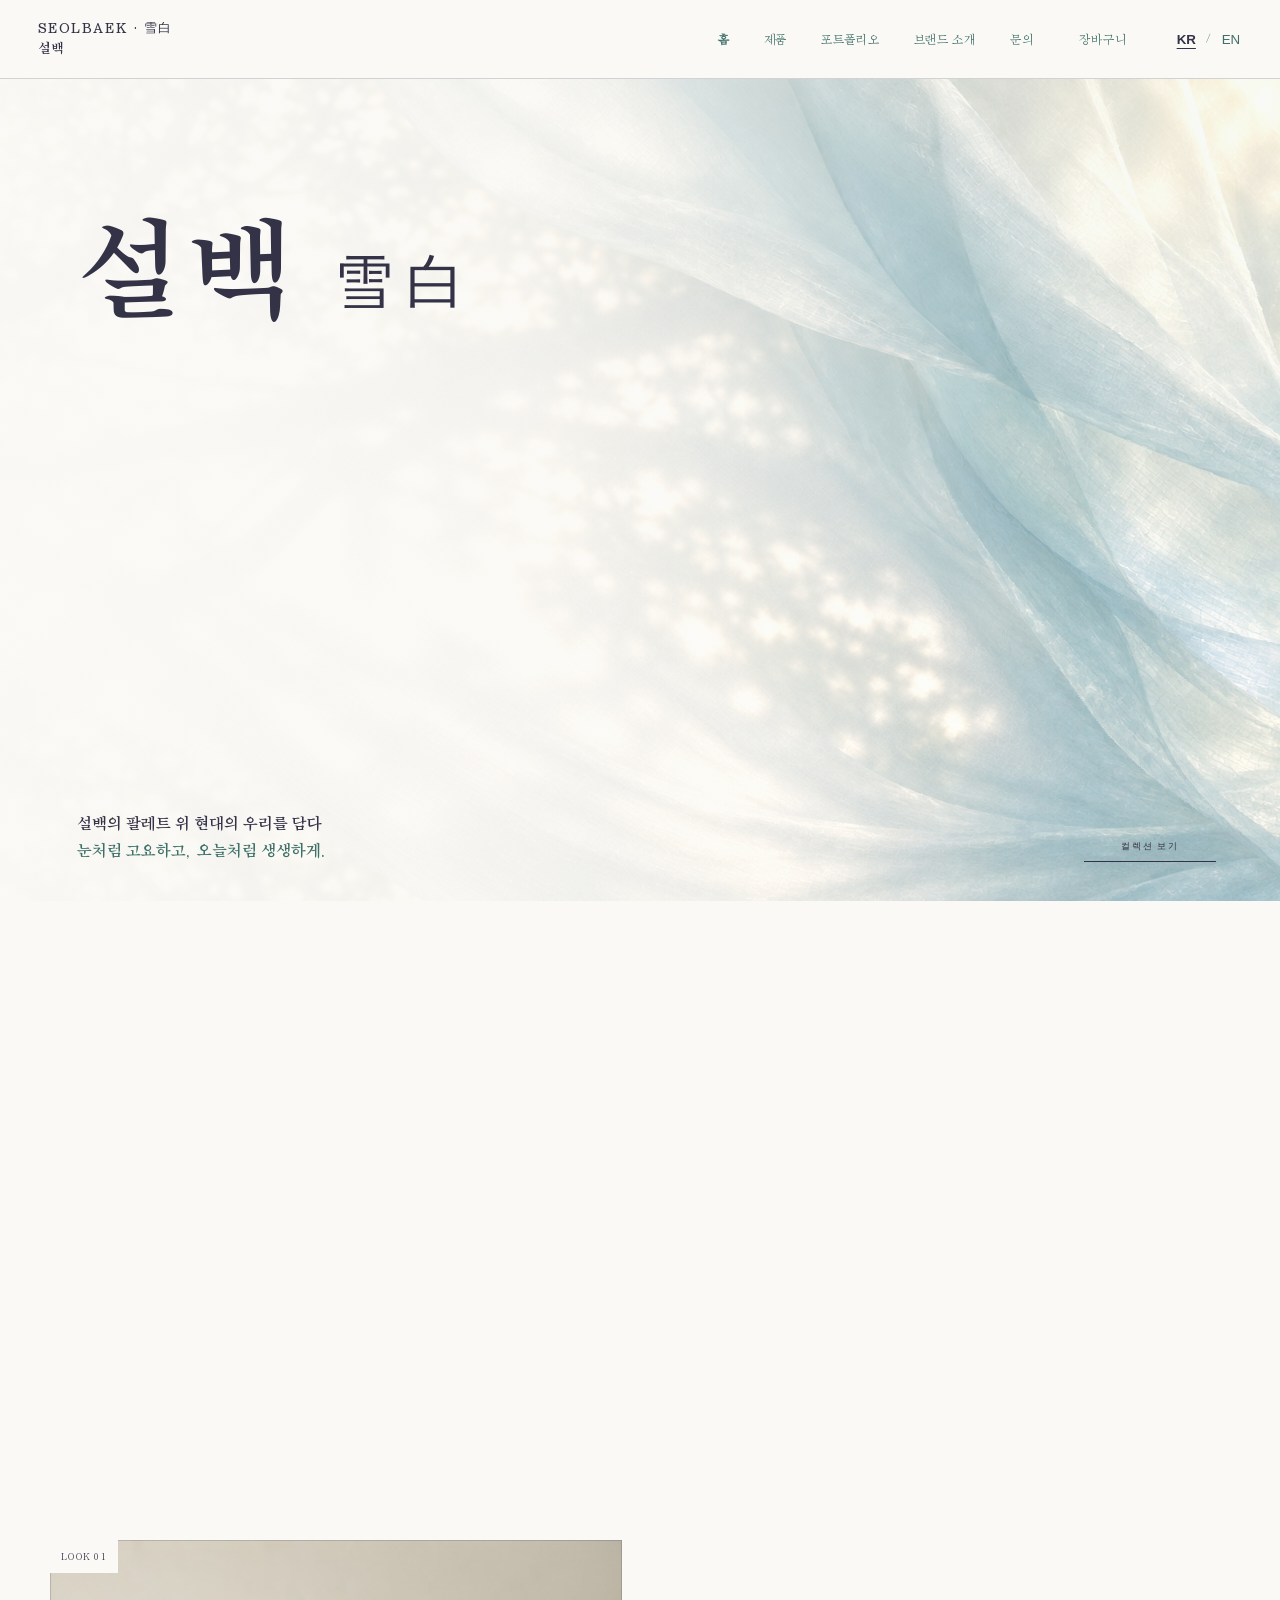
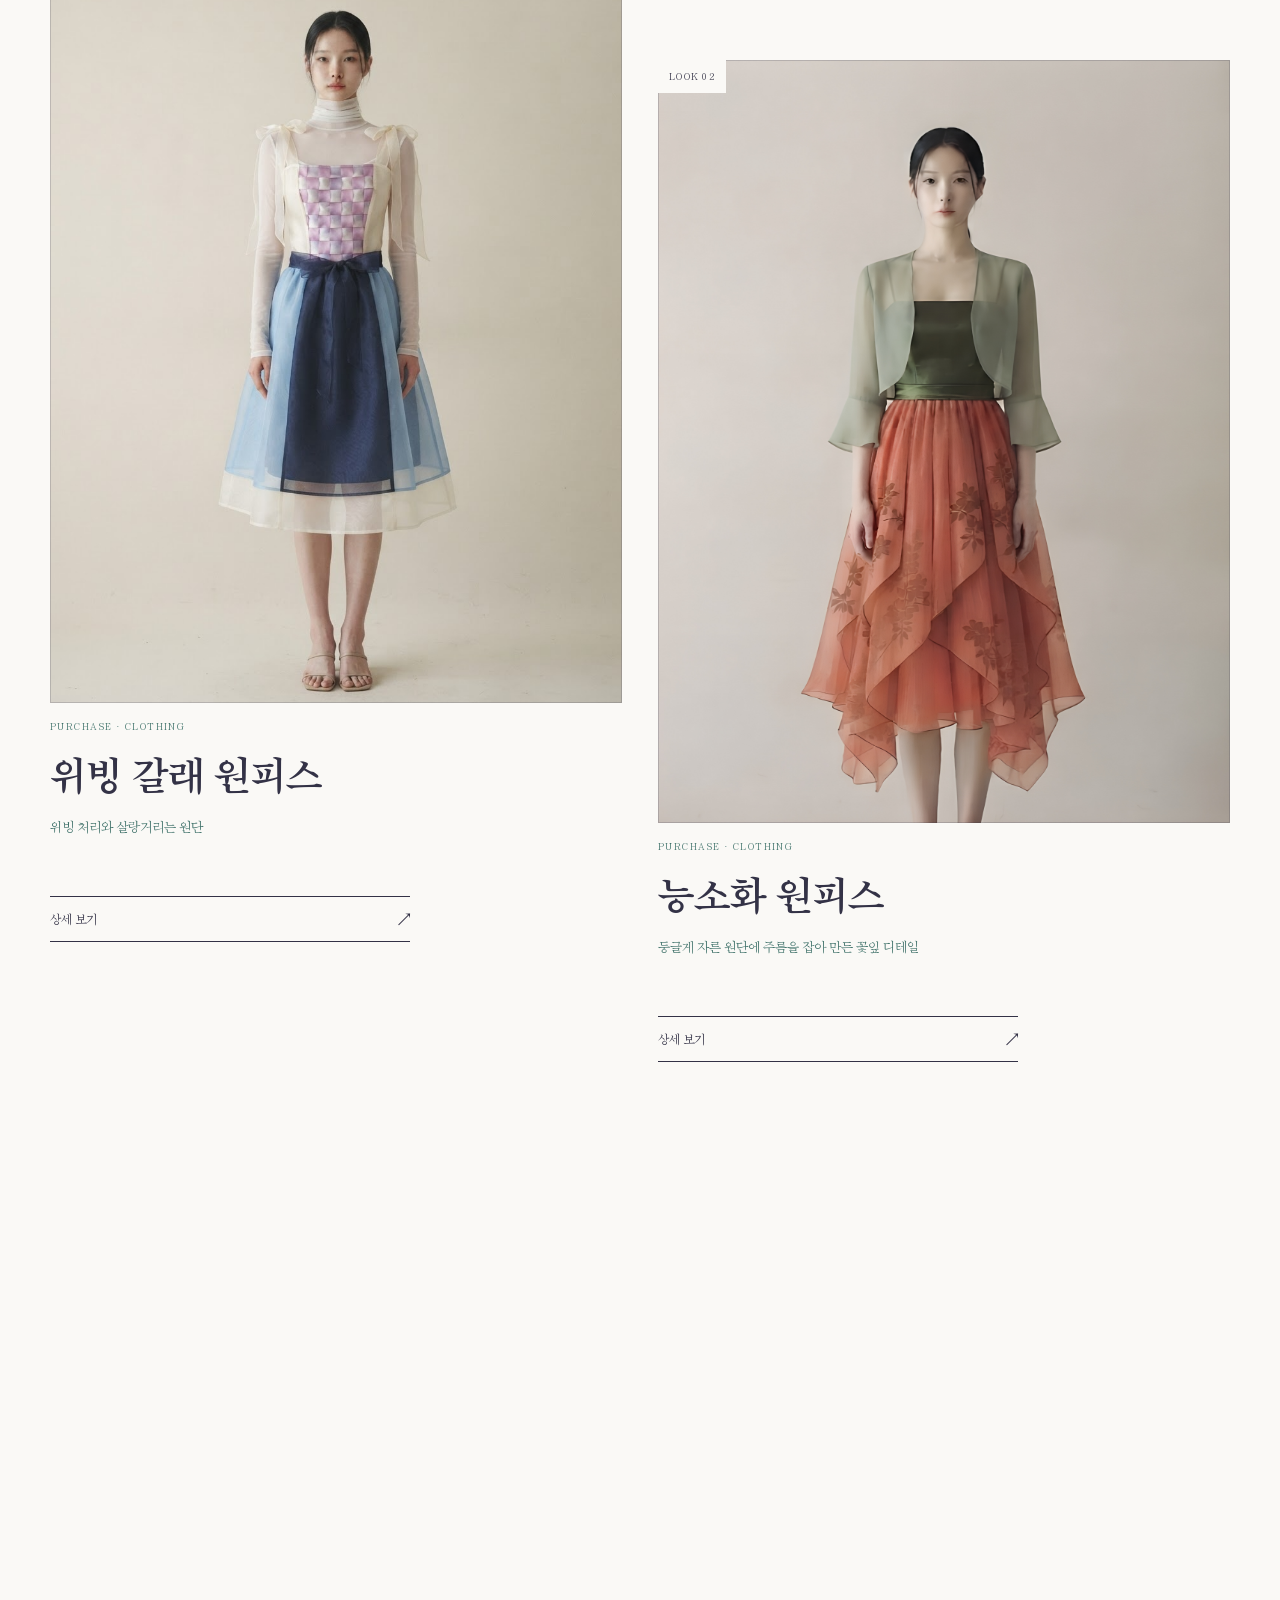
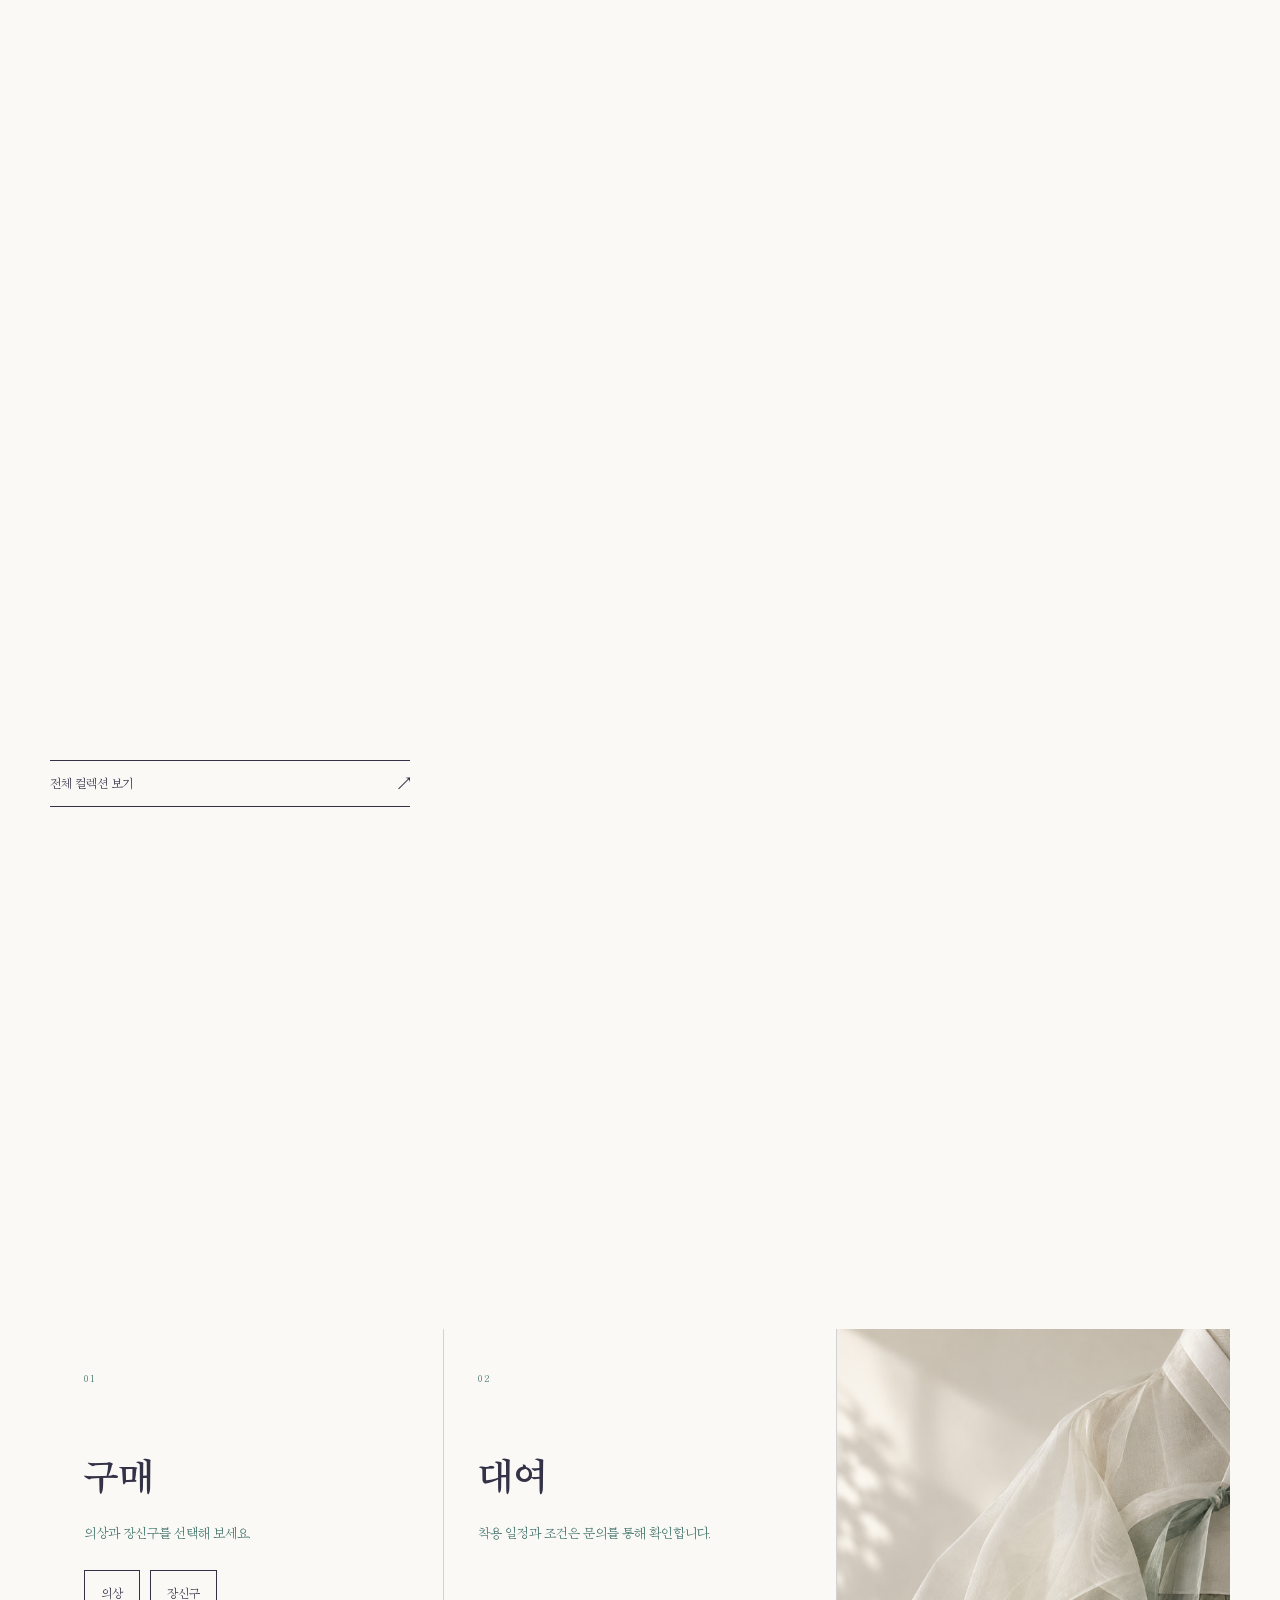
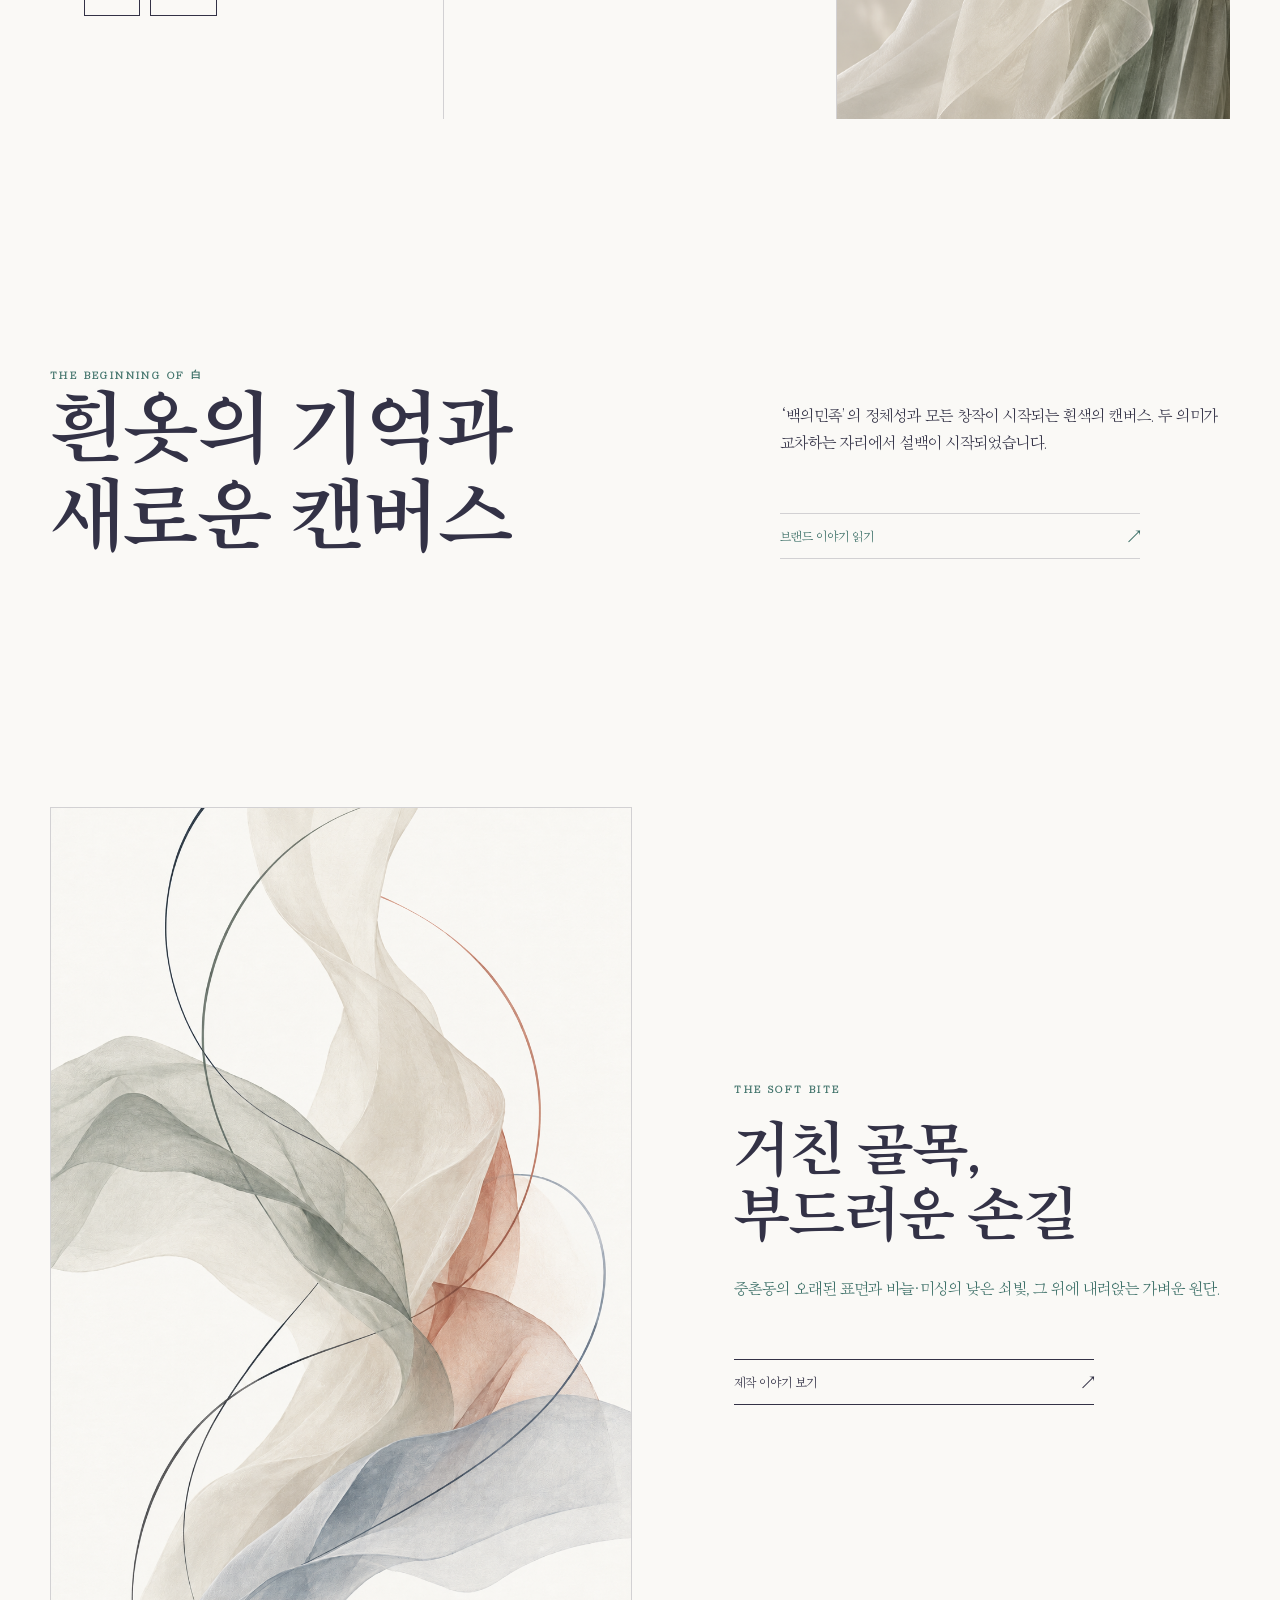
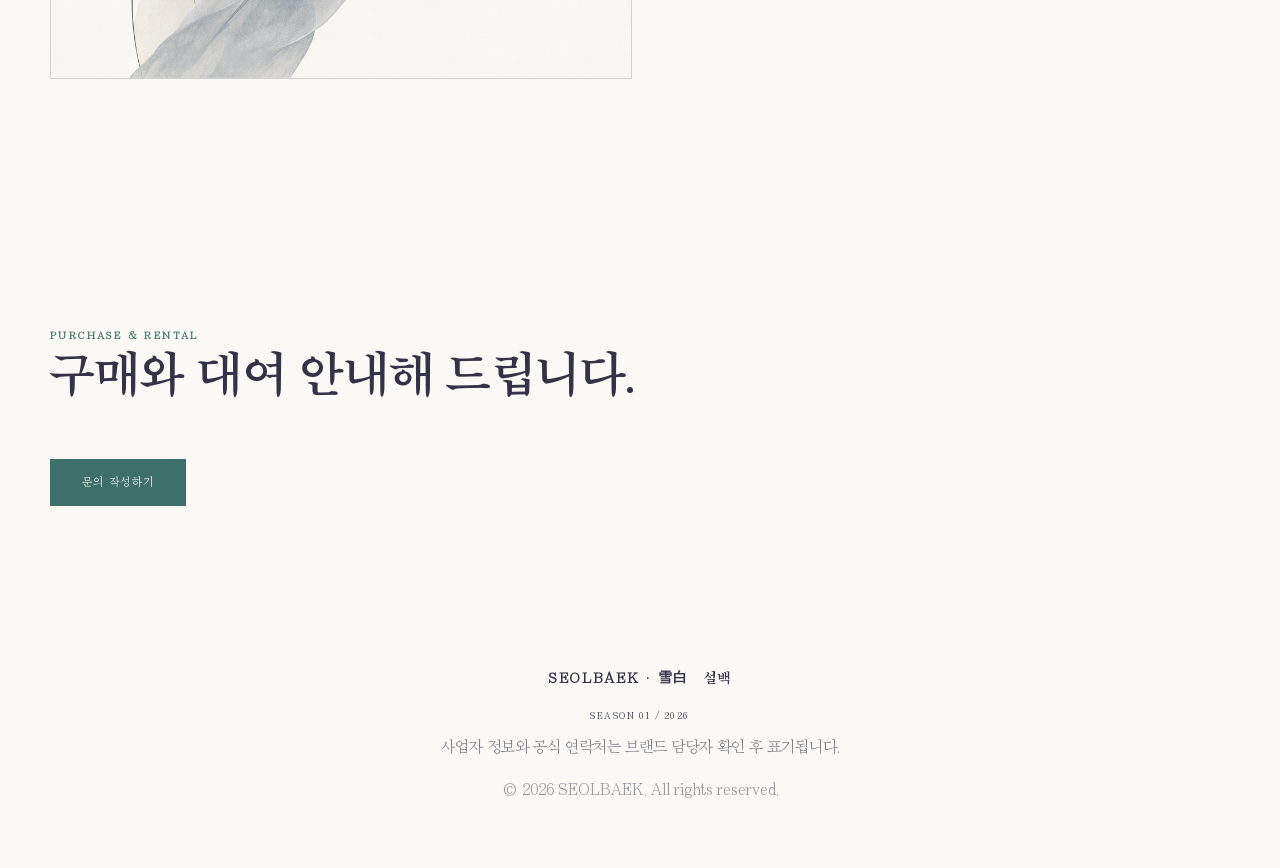
==== commit 72d395cb: "[김윤철] 영어 번역과 모바일 홈 보정" ====
--- a/index.html
+++ b/index.html
@@ -1,4 +1,4 @@
-<!DOCTYPE html>
+﻿<!DOCTYPE html>
 <html lang="ko">
 <head>
   <meta charset="UTF-8" />
@@ -9,7 +9,7 @@
   <meta property="og:description" content="설백의 팔레트 위 현대의 우리를 담다" />
   <!-- 정식 제품·브랜드 이미지 제공 후 og:image를 추가하세요. -->
   <meta property="og:type" content="website" />
-    <link rel="stylesheet" href="style.css?v=organza-breeze-12" />
+    <link rel="stylesheet" href="style.css?v=organza-breeze-17" />
 </head>
 <body class="home-page" data-page="home">
   <header class="nav">
@@ -63,7 +63,7 @@
         <h1 id="intro-title">설백<small>雪白</small></h1>
       </div>
       <button class="organza-open" type="button" data-organza-open aria-expanded="false">
-        <span class="sr-only" data-i18n="intro.open">원단을 열어 제품 보기</span><span aria-hidden="true">컬렉션 보기</span>
+        <span class="sr-only" data-i18n="intro.open">원단을 열어 제품 보기</span><span aria-hidden="true" data-i18n="intro.collectionButton">컬렉션 보기</span>
       </button>
       <div class="intro-subcopy">
         <p data-i18n="intro.main">설백의 팔레트 위 현대의 우리를 담다</p>
@@ -85,7 +85,7 @@
     <section class="category-section section-wide" aria-labelledby="category-title">
       <div class="editorial-heading reveal-on-scroll"><p class="eyebrow">SHOP BY CATEGORY</p><h2 id="category-title" data-i18n="home.categoryTitle">입는 방식에 따라</h2></div>
       <div class="category-grid">
-        <div class="category-purchase"><span>01</span><h3>구매</h3><p>의상과 장신구를 선택해 보세요.</p><div class="category-sublinks"><a href="products.html?category=clothing">의상</a><a href="products.html?category=accessories">장신구</a></div></div>
+        <div class="category-purchase"><span>01</span><h3 data-i18n="category.purchase">구매</h3><p data-i18n="category.purchaseBody">의상과 장신구를 선택해 보세요.</p><div class="category-sublinks"><a href="products.html?category=clothing" data-i18n="category.clothing">의상</a><a href="products.html?category=accessories" data-i18n="category.accessories">장신구</a></div></div>
         <a href="products.html?category=rental"><span>02</span><h3 data-i18n="category.rental">대여</h3><p data-i18n="category.rentalBody">착용 일정과 조건은 문의를 통해 확인합니다.</p></a>
         <div class="category-photo-area"><img src="images/category-rental-editorial.png" alt="오간자 원단의 부드러운 주름" /></div>
       </div>
@@ -114,7 +114,7 @@
     <p class="footer-wordmark">SEOLBAEK · 雪白 <span>설백</span></p><p class="footer-line">SEASON 01 / 2026</p><p class="biz" data-i18n="footer.pending">사업자 정보와 공식 연락처는 브랜드 담당자 확인 후 표기됩니다.</p><p>© 2026 SEOLBAEK. All rights reserved.</p>
   </footer>
 
-  <script src="script.js?v=season-looks-20260913"></script>
+  <script src="script.js?v=i18n-13"></script>
   <script src="catalog.js?v=20260826-rich-editor-1"></script><script src="cart.js"></script>
   <script>
     // 운영 제품 필드는 바꾸지 않고 관리자가 공개한 대표 제품만 표시합니다.
@@ -231,7 +231,7 @@
     }
     previous = now;
 
-    const strength = window.innerWidth < 720 ? 80 : 140;
+    const strength = window.innerWidth < 720 ? 100 : 180;
     const wave = Math.sin(elapsed * Math.PI * 2 / 10000);
     displacement.setAttribute('scale', (strength * wave).toFixed(2));
 
@@ -243,3 +243,7 @@
 </script>
 </body>
 </html>
+
+
+
+
--- a/style.css
+++ b/style.css
@@ -721,6 +721,22 @@
 .about-page .palette-note { max-width: 760px; margin-top: 28px; color: #333E46; font-size: 13px; }
 
 @media (max-width: 719px) {
+  body { font-size: 14px; }
+  h1 { font-size: clamp(2rem, 9vw, 3rem); }
+  h2 { font-size: clamp(1.75rem, 8vw, 2.6rem); }
+  h3 { font-size: clamp(1.35rem, 6vw, 2rem); }
+  p, li, dd { font-size: .9rem; line-height: 1.7; }
+  .intro-wordmark h1#intro-title { font-size: clamp(2.5rem, 14vw, 3.8rem); }
+  .about-page .about-opening h1 { font-size: clamp(2.25rem, 10vw, 3.2rem); }
+  .about-page .about-value-section h2 { font-size: clamp(2rem, 9vw, 2.8rem); }
+  .about-page .about-pitch-signoff h2 { font-size: clamp(1.9rem, 8vw, 2.6rem); }
+  .section, .section-wide { width: 100%; max-width: 100%; box-sizing: border-box; padding-inline: 20px; }
+  .about-page main h1, .about-page main h2, .about-page main h3 { max-width: 100%; white-space: normal; overflow-wrap: anywhere; word-break: keep-all; }
+  .about-page main p, .about-page main li, .about-page main dd { max-width: 100%; overflow-wrap: anywhere; }
+  .intro-wordmark h1#intro-title { max-width: calc(100vw - 40px); flex-wrap: wrap; gap: .12em; font-size: clamp(2.8rem, 16vw, 4.2rem); line-height: 1.08; }
+  .intro-subcopy { max-width: calc(100vw - 40px); }
+  .about-page .about-value-section h2 { white-space: normal; }
+  .about-page .about-pitch-flow { overflow-wrap: anywhere; }
   .about-page main > section[data-section]::before { top: 22px; left: 20px; }
   .about-page .about-opening { min-height: 72svh; padding: 118px 20px 72px; }
   .about-page .about-opening h1 { margin-top: 28px; font-size: clamp(42px, 12vw, 58px); }
@@ -743,6 +759,19 @@
   .about-page .palette-swatch { height: 70px; }
 }
 .home-page .instagram-section[hidden] { display: none; }
+
+/* 메인 홈 모바일 전용 비율 보정 */
+@media (max-width: 767px) {
+  .home-page .organza-intro { min-height: calc(100svh - 56px); }
+  .home-page .fabric-field, .home-page .organza-cloth { width: 100%; height: 100%; }
+  .home-page .intro-wordmark { top: 12%; left: 20px; right: 20px; }
+  .home-page .intro-wordmark h1#intro-title { display: flex; align-items: baseline; flex-wrap: nowrap; gap: .18em; max-width: 100%; font-size: clamp(40px, 11vw, 64px) !important; line-height: 1.08; letter-spacing: .03em; white-space: nowrap; }
+  .home-page .intro-wordmark h1#intro-title small { flex: 0 0 auto; font-size: clamp(24px, 7vw, 36px); letter-spacing: .04em; }
+  .home-page .intro-subcopy { left: 20px; right: 20px; bottom: calc(20px + env(safe-area-inset-bottom)); max-width: none; font-size: clamp(12px, 3.4vw, 14px); line-height: 1.6; }
+  .home-page .intro-subcopy p { font-size: 10px; line-height: 1.6; }
+  .home-page .organza-open { right: 20px; bottom: calc(20px + env(safe-area-inset-bottom)); min-width: 104px; min-height: 44px; padding: 8px 0; }
+  .home-page .organza-open > span:not(.sr-only) { padding-bottom: 5px; font-size: 8px; letter-spacing: .12em; }
+}
 .category-purchase { min-height: 260px; padding: var(--space-md); background: var(--snow); }
 .category-purchase h3 { margin-top: var(--space-lg); font-family: var(--font-display); font-size: 36px; font-weight: 400; }
 .category-purchase p { margin-top: var(--space-sm); color: var(--ink-soft); font-size: 13px; }
@@ -882,6 +911,25 @@
 .inquiry-banner h2 { font-size: 35pt; line-height: 1.25; word-break: keep-all; white-space: nowrap; }
 @media (max-width: 719px) { .inquiry-banner h2 { font-size: 20pt; white-space: normal; } }
 
+/* 모바일 화면에서는 제목과 본문을 한 단계 작게 조정합니다. */
+@media (max-width: 719px) {
+  .intro-wordmark h1#intro-title { font-size: clamp(2.2rem, 12vw, 3.2rem) !important; }
+  .about-page .about-opening h1 { font-size: clamp(2rem, 9vw, 2.8rem) !important; }
+  .about-page .about-value-section h2 { font-size: clamp(1.8rem, 8vw, 2.4rem) !important; }
+  .about-page .about-pitch-signoff h2 { font-size: clamp(1.7rem, 7vw, 2.2rem) !important; }
+  .lookbook-card h3, .category-purchase h3 { font-size: clamp(1.2rem, 5.5vw, 1.7rem); }
+  .product-rich-text, .portfolio-content { font-size: .86rem; line-height: 1.68; }
+  .nav-inner { min-height: 56px; padding: 8px 16px; }
+  .logo { font-size: 16px; letter-spacing: 1.5px; }
+  .nav-toggle { width: 44px; height: 44px; padding: 0; font-size: 22px; display: inline-grid; place-items: center; }
+  .language-switch { gap: 2px; font-size: 8px; }
+  .language-switch button { min-width: 32px; min-height: 44px; }
+  .nav-menu { padding: 4px 16px 12px; }
+  .nav-menu a { min-height: 44px; padding: 10px 0; font-size: 14px; display: flex; align-items: center; }
+  .btn { min-height: 44px; padding: 11px 20px; font-size: 13px; }
+  .line-link { min-height: 44px; display: inline-flex; align-items: center; }
+}
+
 /* 홈에서는 기존 섹션의 좌우 여백을 사용하고 제품 목록과 간격을 둡니다. */
 .home-collection-head { position: relative; padding-inline: 0; margin-bottom: var(--space-lg); border-bottom: 0; }
 .home-collection-head > div { min-width: 0; }
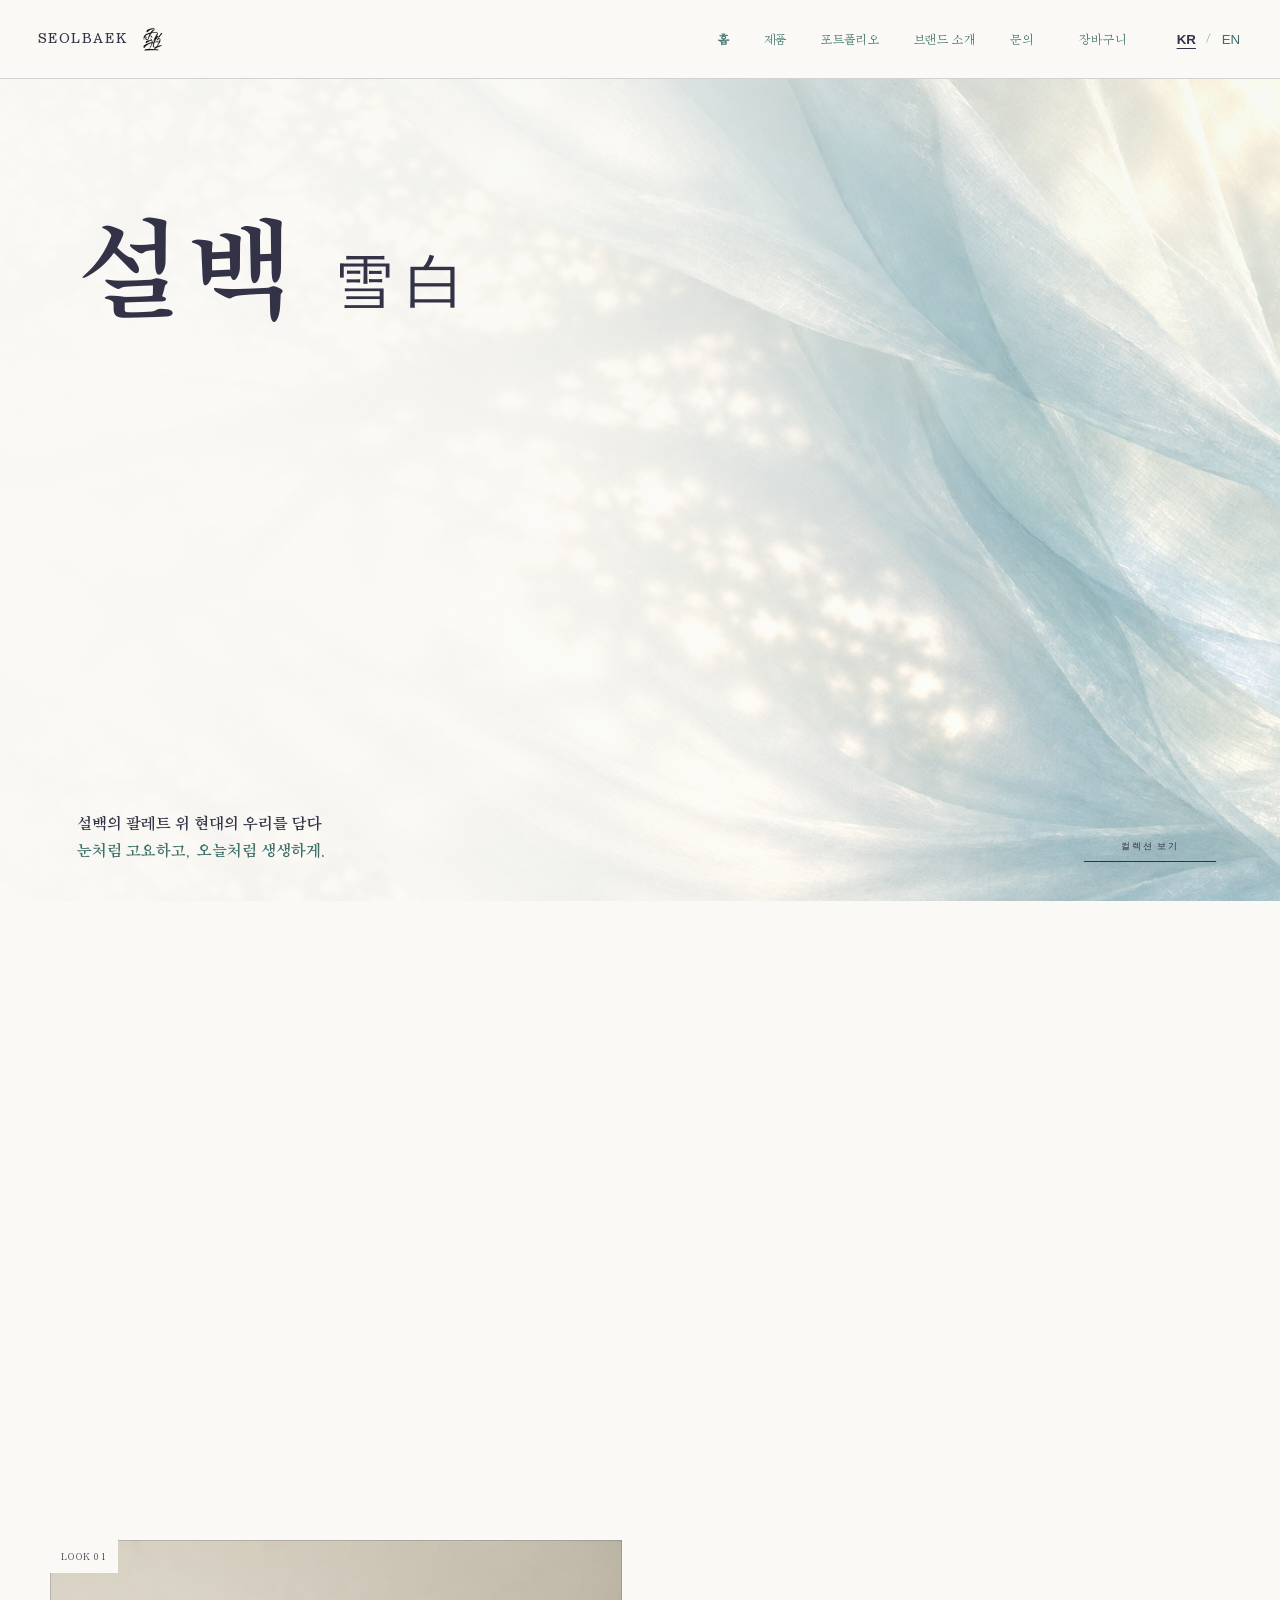
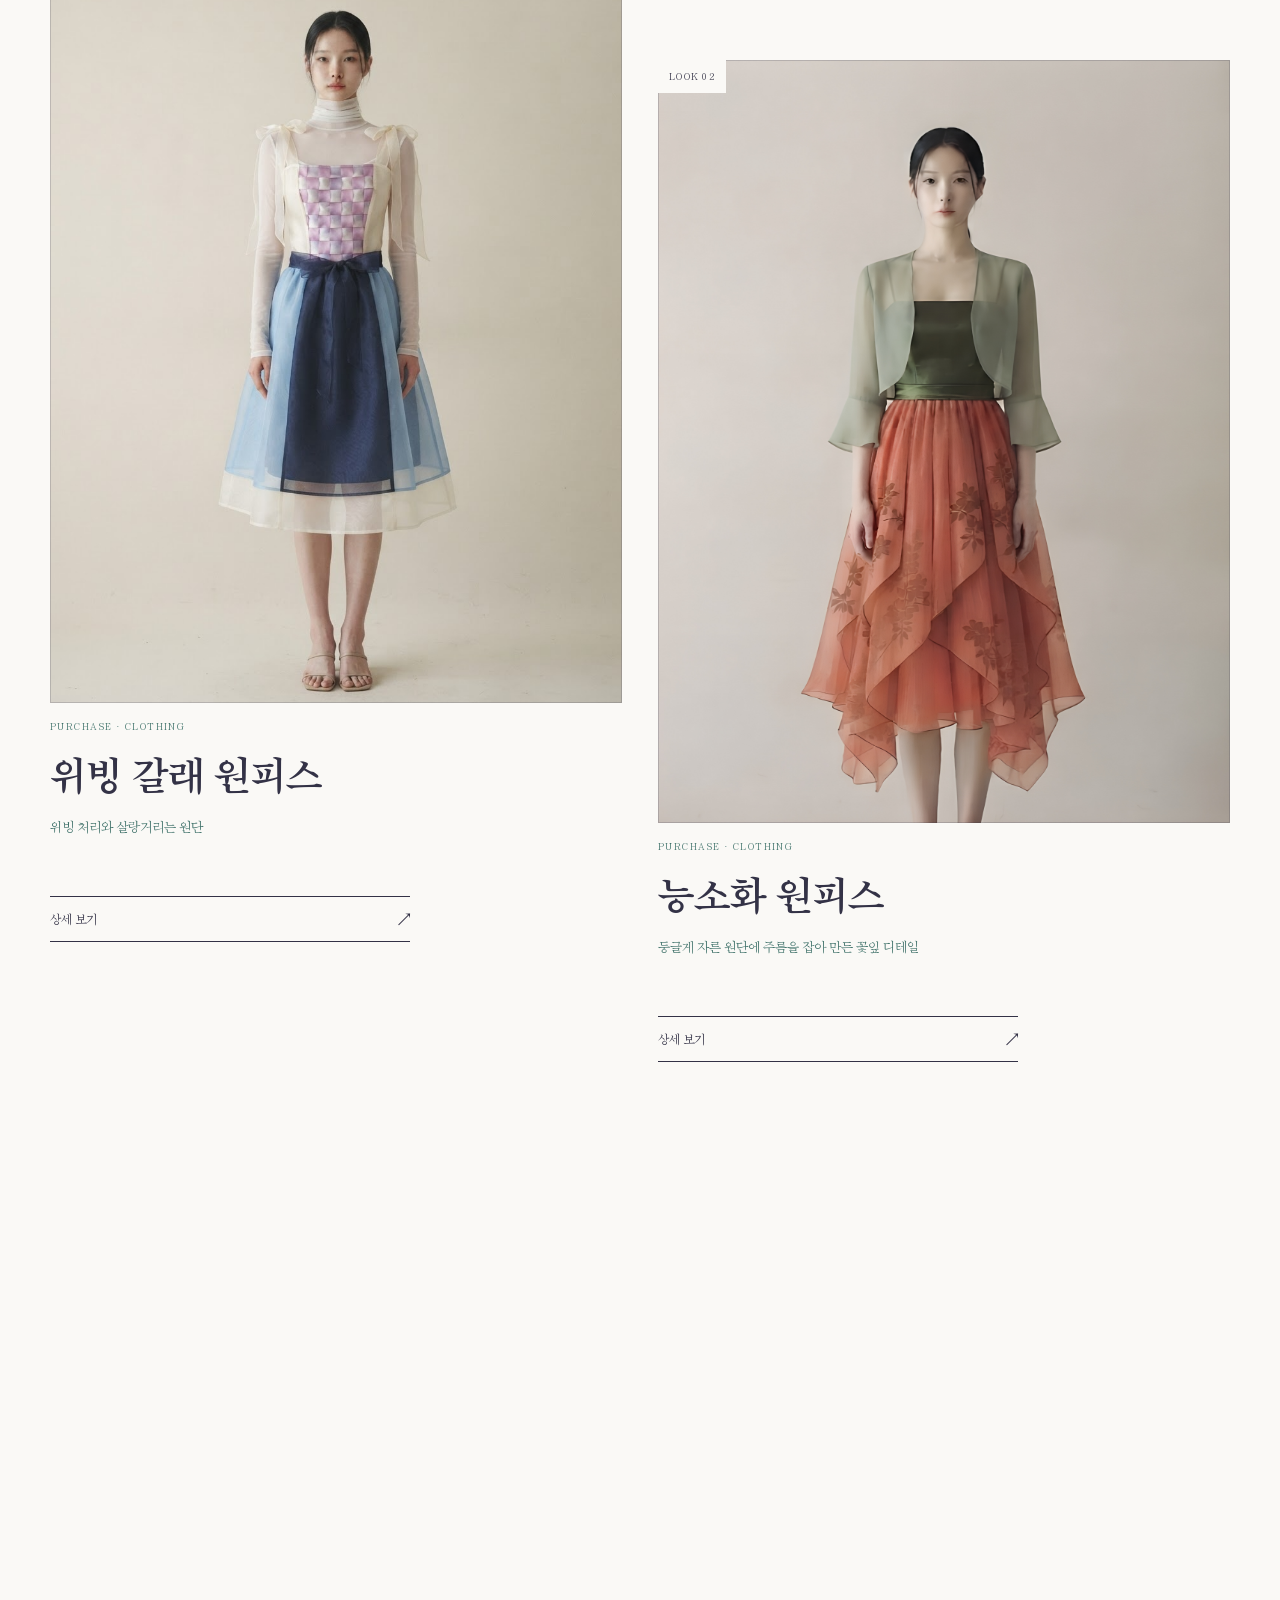
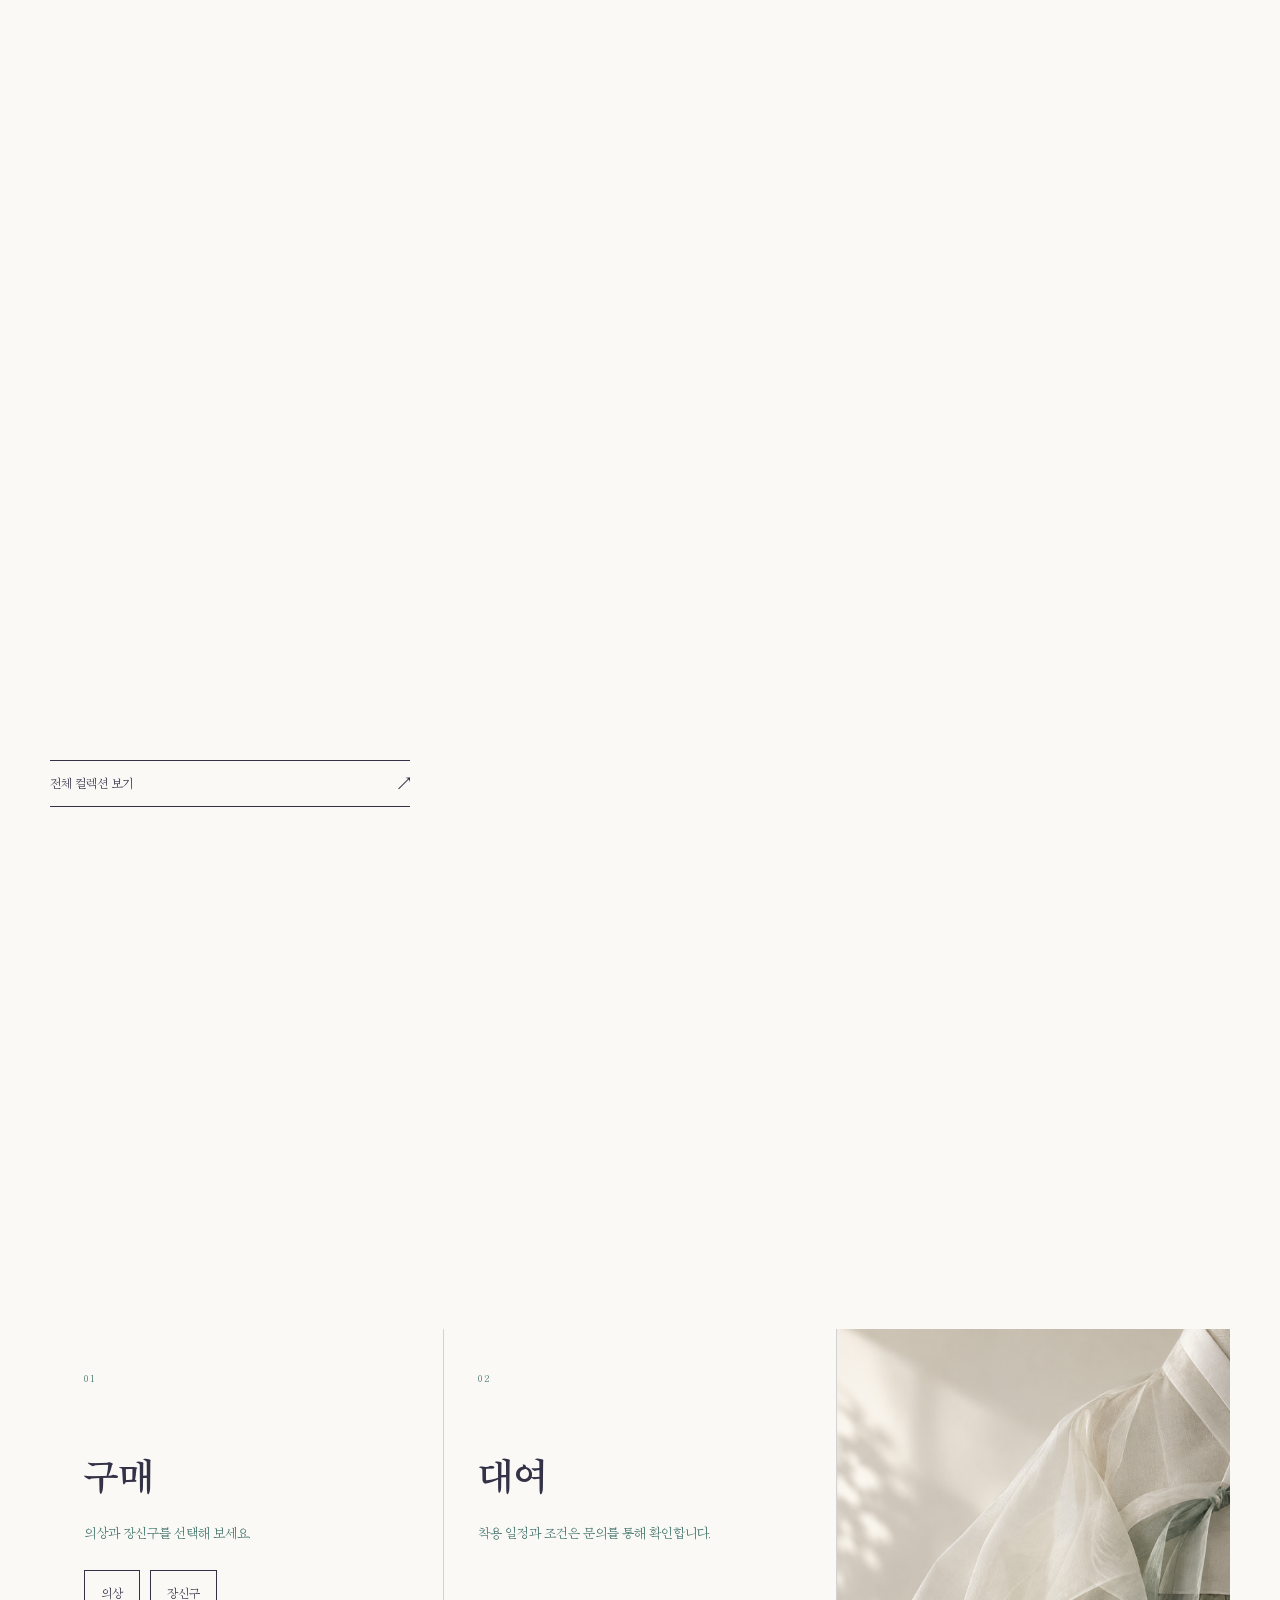
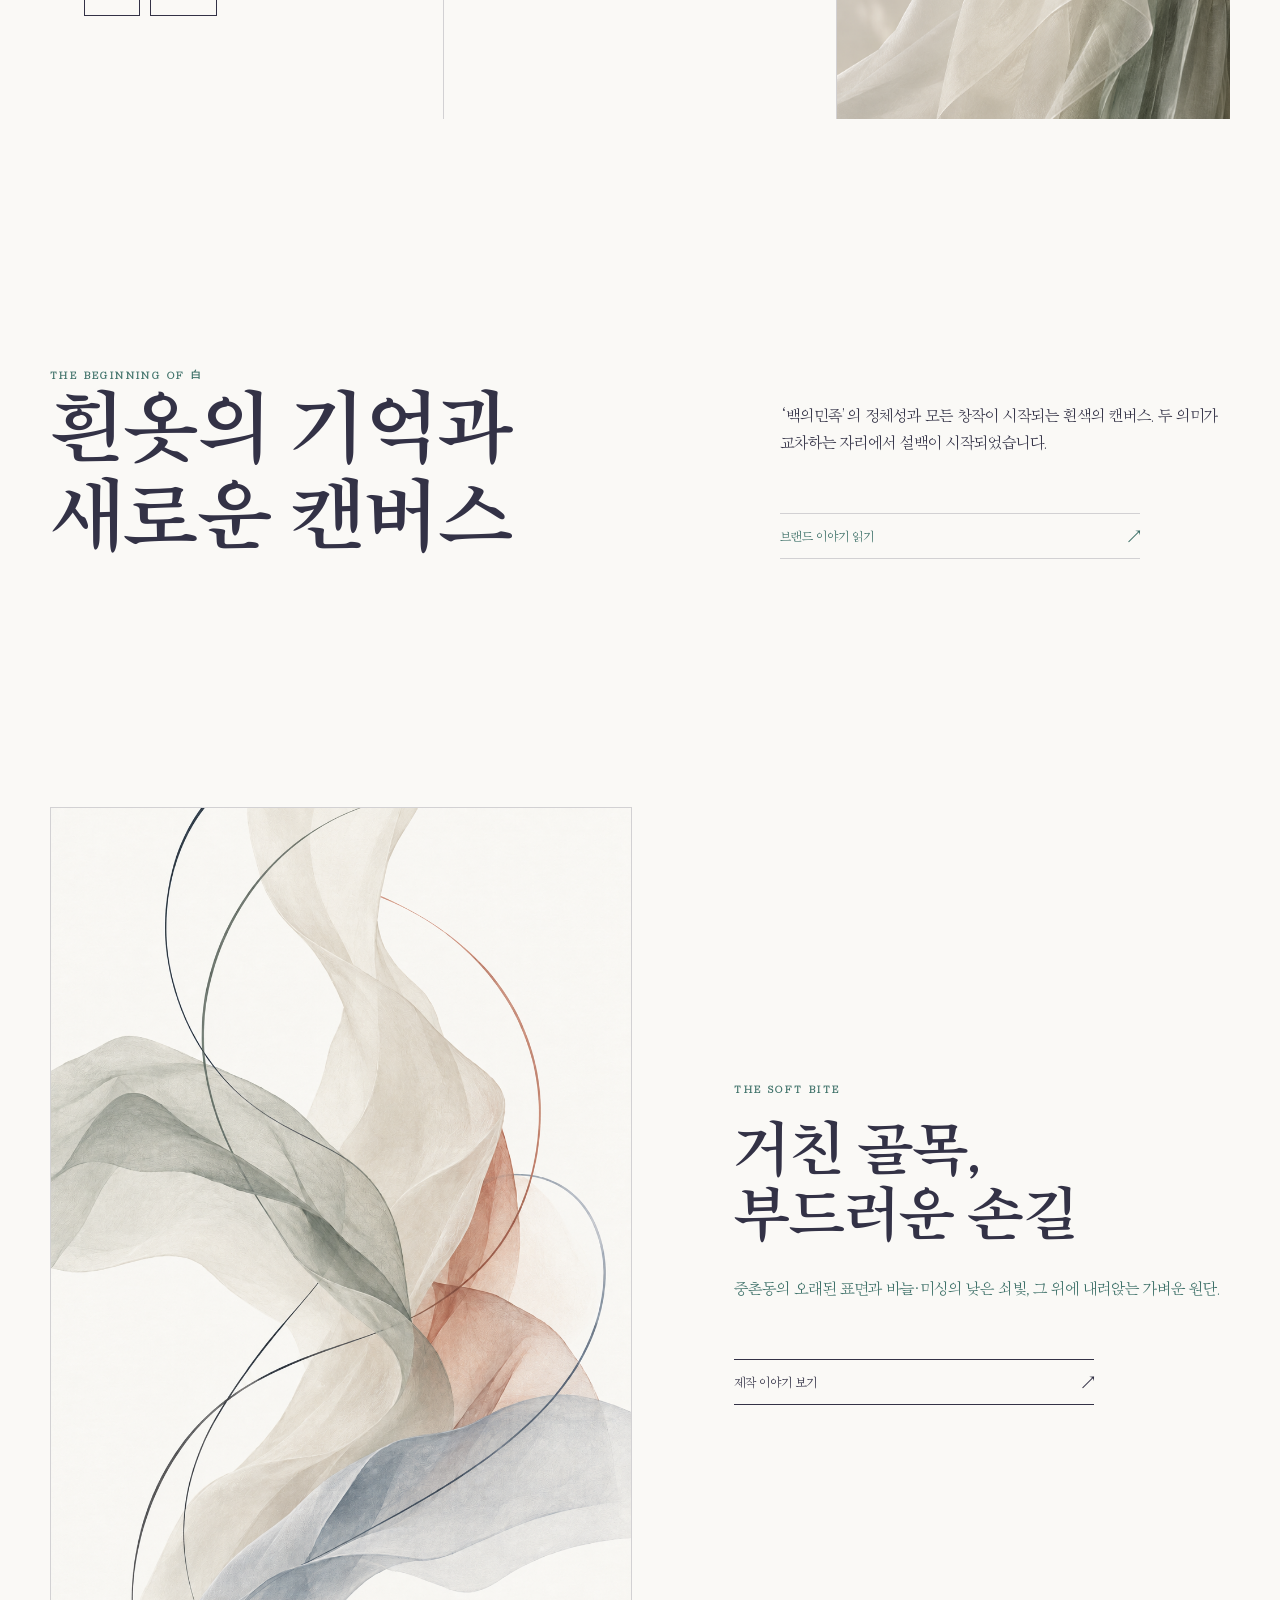
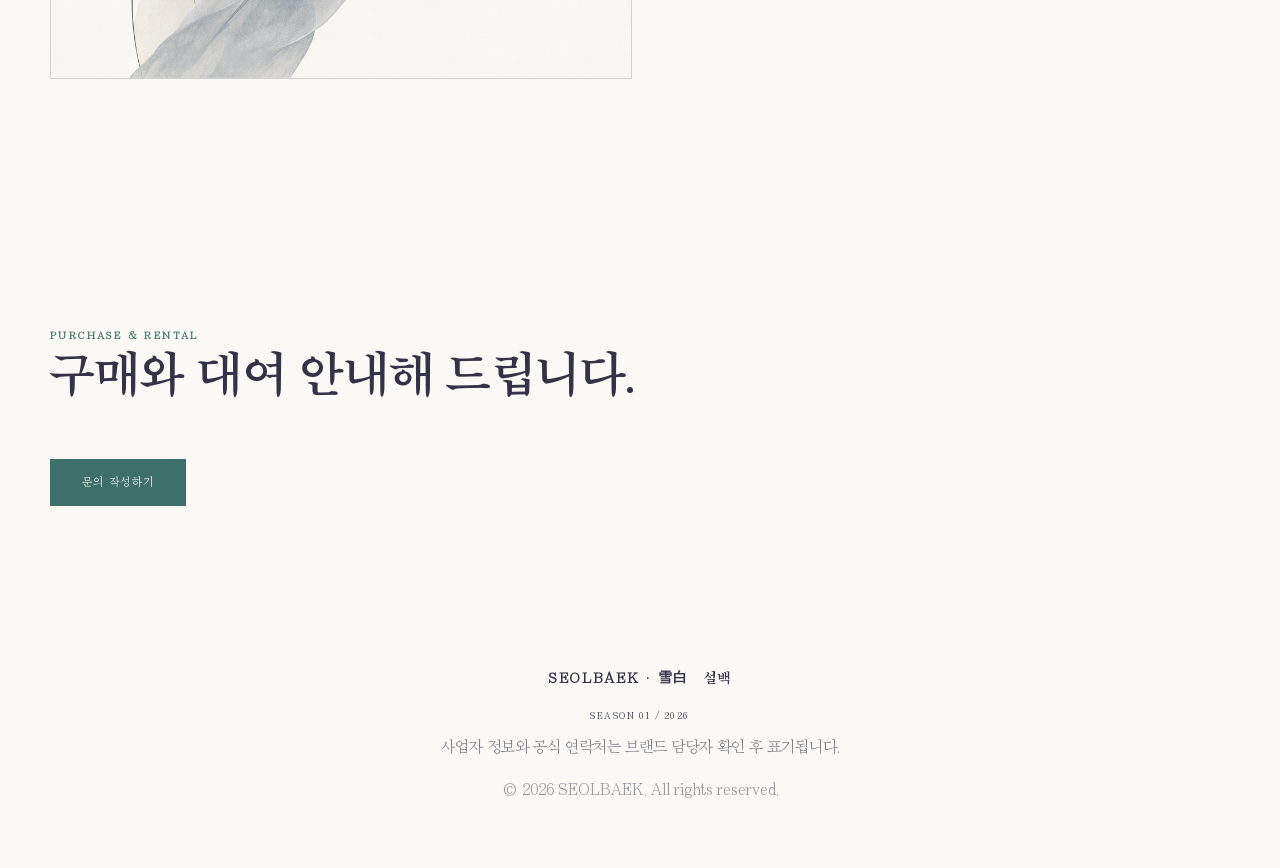
==== commit 1e255f66: "[김윤철] 공통 헤더 한자 로고 정렬" ====
--- a/index.html
+++ b/index.html
@@ -15,7 +15,7 @@
   <header class="nav">
     <div class="nav-inner">
       <a href="index.html" class="logo" aria-label="설백 홈">
-        <span class="logo-latin">SEOLBAEK · 雪白</span><span class="logo-korean">설백</span>
+        <span class="logo-latin">SEOLBAEK <img class="logo-hanja-image" src="images/logo-hanja-1.png" alt="&#x96EA;&#x767D;" /></span>
       </a>
       <button class="nav-toggle" type="button" aria-label="메뉴 열기" aria-expanded="false">☰</button>
       <nav class="nav-menu" aria-label="주요 메뉴">
@@ -114,7 +114,7 @@
     <p class="footer-wordmark">SEOLBAEK · 雪白 <span>설백</span></p><p class="footer-line">SEASON 01 / 2026</p><p class="biz" data-i18n="footer.pending">사업자 정보와 공식 연락처는 브랜드 담당자 확인 후 표기됩니다.</p><p>© 2026 SEOLBAEK. All rights reserved.</p>
   </footer>
 
-  <script src="script.js?v=i18n-13"></script>
+  <script src="script.js?v=i18n-17"></script>
   <script src="catalog.js?v=20260826-rich-editor-1"></script><script src="cart.js"></script>
   <script>
     // 운영 제품 필드는 바꾸지 않고 관리자가 공개한 대표 제품만 표시합니다.
@@ -133,6 +133,12 @@
   const picture = svg?.querySelector(':scope > image');
   const defs = svg?.querySelector('defs');
   if (!picture || !defs) return;
+
+  // ?????? ?? ??? ??? ???? ?? ??? ????.
+  const mobileFrame = window.matchMedia('(max-width: 767px)');
+  const fitOrganzaFrame = () => svg.setAttribute('preserveAspectRatio', 'xMidYMid slice');
+  fitOrganzaFrame();
+  mobileFrame.addEventListener?.('change', fitOrganzaFrame);
 
   const ns = 'http://www.w3.org/2000/svg';
   const make = (name, attrs) => {
@@ -231,7 +237,7 @@
     }
     previous = now;
 
-    const strength = window.innerWidth < 720 ? 100 : 180;
+    const strength = window.innerWidth < 720 ? 350 : 220;
     const wave = Math.sin(elapsed * Math.PI * 2 / 10000);
     displacement.setAttribute('scale', (strength * wave).toFixed(2));
 
--- a/style.css
+++ b/style.css
@@ -1,5 +1,4 @@
-/* ==========================================================
-   ★ 브랜드 디자인 토큰 — 여기 값만 바꾸면 사이트 전체 톤이 바뀝니다
+/* ===================================================   ★ 브랜드 디자인 토큰 — 여기 값만 바꾸면 사이트 전체 톤이 바뀝니다
    (예: RE:STITCH → --bg:#F7F4EE; --ink:#111; --accent:#0E5A5A;)
    ========================================================== */
 /* 브랜드 전체에서 사용하는 북 명조 글꼴 */
@@ -267,8 +266,7 @@
   .product-carousel-track { transition: none; }
 }
 
-/* ==========================================================
-   설백 2026 — 한지의 여백, 오간자의 층, 재봉의 가는 선
+/* ===================================================   설백 2026 — 한지의 여백, 오간자의 층, 재봉의 가는 선
    ========================================================== */
 body { overflow-x: hidden; background: var(--bg); }
 .section-wide { width: min(calc(100% - 40px), var(--maxw)); margin-inline: auto; }
@@ -418,8 +416,7 @@
   .hero-reveal, .reveal-on-scroll { opacity: 1; transform: none; transition: none; }
 }
 
-/* ==========================================================
-   설백 공개 사이트 개선안 — 기존 관리자·데이터 구조를 유지한 UI 레이어
+/* ===================================================   설백 공개 사이트 개선안 — 기존 관리자·데이터 구조를 유지한 UI 레이어
    ========================================================== */
 .sr-only { position: absolute; overflow: hidden; width: 1px; height: 1px; margin: -1px; padding: 0; border: 0; clip: rect(0 0 0 0); white-space: nowrap; }
 :focus-visible { outline: 2px solid var(--vermilion); outline-offset: 4px; }
@@ -429,6 +426,9 @@
 .nav-inner { display: grid; grid-template-columns: minmax(0, 1fr) auto auto; gap: var(--space-sm); min-height: 70px; padding: 10px 20px; }
 .nav .logo { display: flex; min-width: 0; flex-direction: column; color: var(--ink); font-weight: 500; line-height: 1.1; }
 .logo-latin { overflow: hidden; font-family: var(--font-main); font-size: 11px; font-weight: 650; letter-spacing: .12em; text-overflow: ellipsis; white-space: nowrap; }
+.logo-latin { display: inline-flex; align-items: center; gap: 6px; }
+.logo-hanja-image { width: 24px; height: 24px; margin-left: 6px; object-fit: contain; vertical-align: middle; }
+.logo-latin .logo-hanja-image { display: block; flex: 0 0 auto; }
 .logo-korean { margin-top: 5px; font-family: var(--font-display); font-size: 15px; letter-spacing: .14em; }
 .nav-toggle { order: 3; font-size: 21px; }
 .language-switch { order: 2; display: flex; align-items: center; gap: 5px; color: var(--ink-soft); font-size: 9px; letter-spacing: .08em; }
@@ -875,7 +875,7 @@
 .intro-wordmark h1#intro-title { font-family: var(--font-display); }
 
 /* Brand Pitch 6페이지 마무리 패널: 본문 전용 오렌지 바탕과 세 칼럼 */
-.about-page .about-pitch-end { min-height: min(100svh, 920px); padding: 100px max(22px, calc((100% - var(--maxw)) / 2)) 58px; background: #E8431A; color: #F0F0ED; }
+.about-page .about-pitch-end { min-height: min(100svh, 920px); padding: 100px max(22px, calc((100% - var(--maxw)) / 2)) 58px; background: #6B8C3E; color: #F0F0ED; }
 .about-page .about-pitch-end::before { color: #F0F0ED; }
 .about-page .about-pitch-end :is(h2, p) { color: #F0F0ED; }
 .about-page .about-pitch-kicker { font-size: 10px; letter-spacing: .28em; }
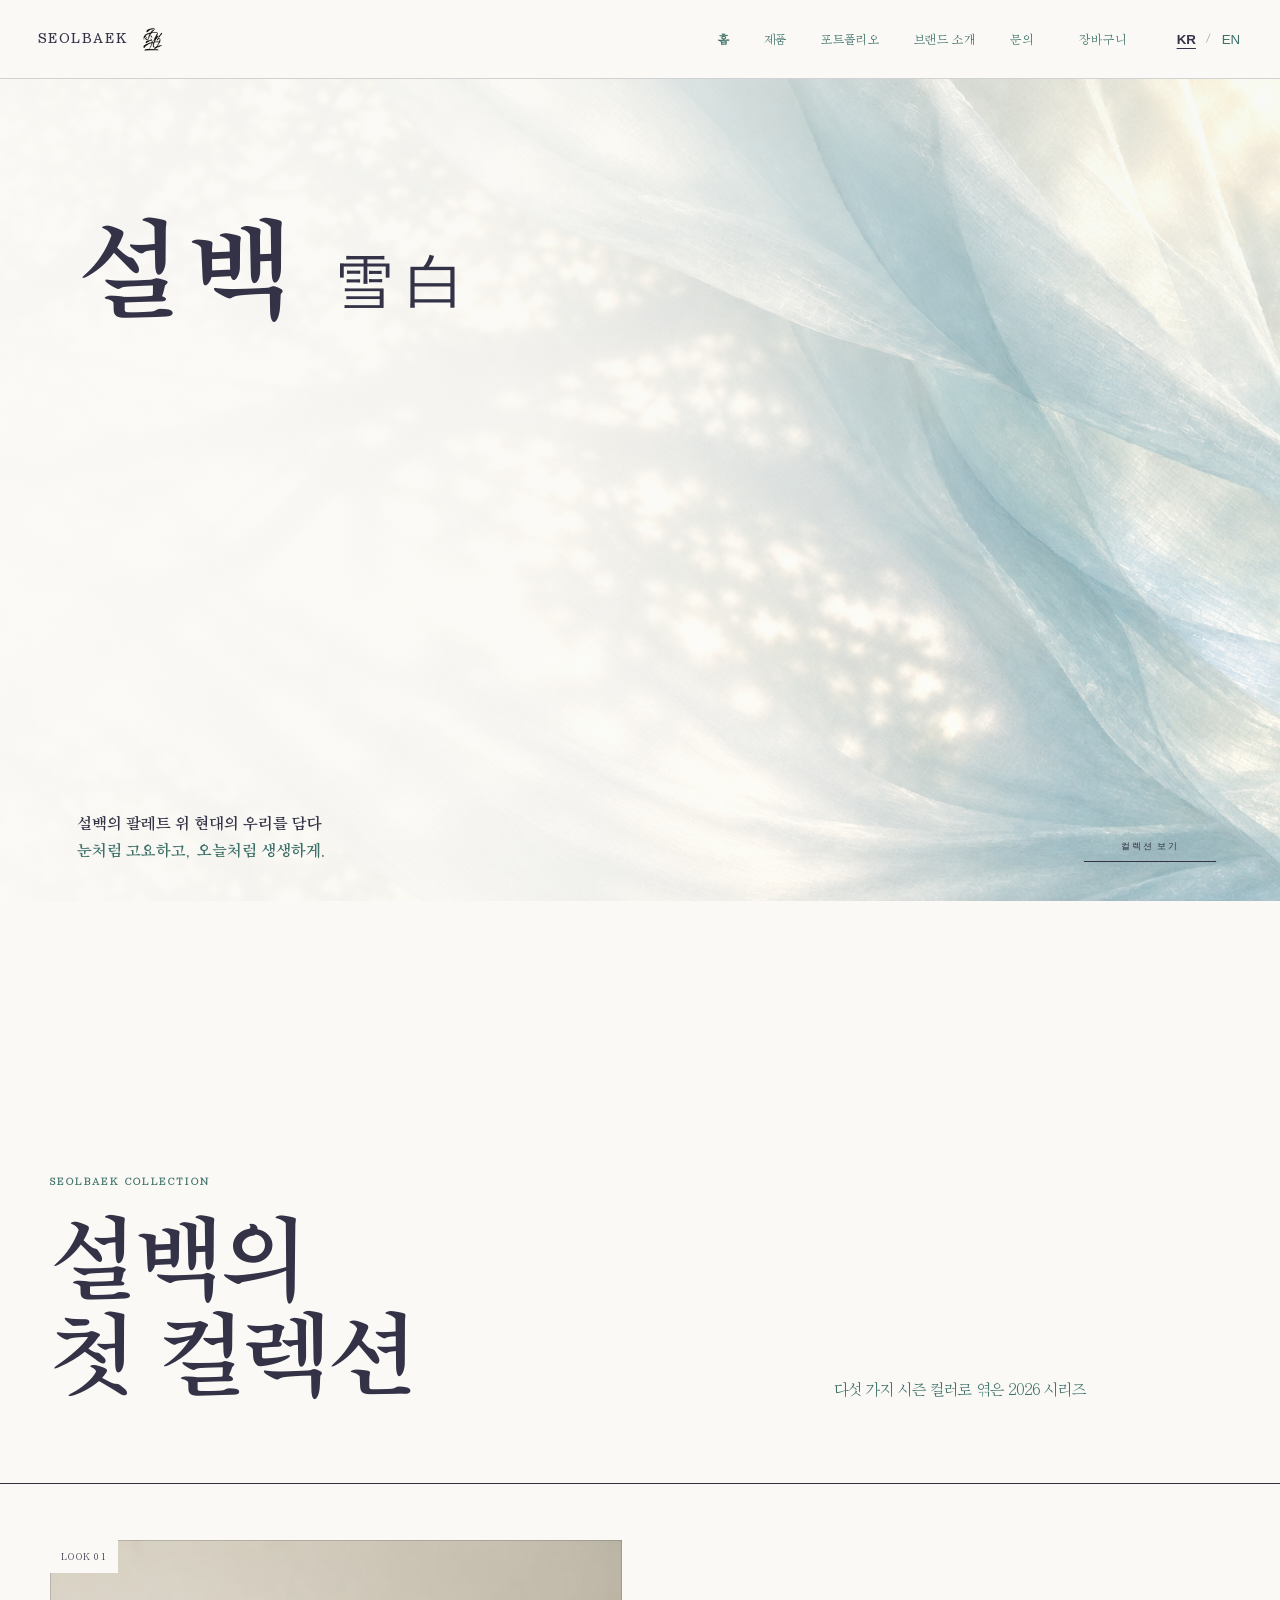
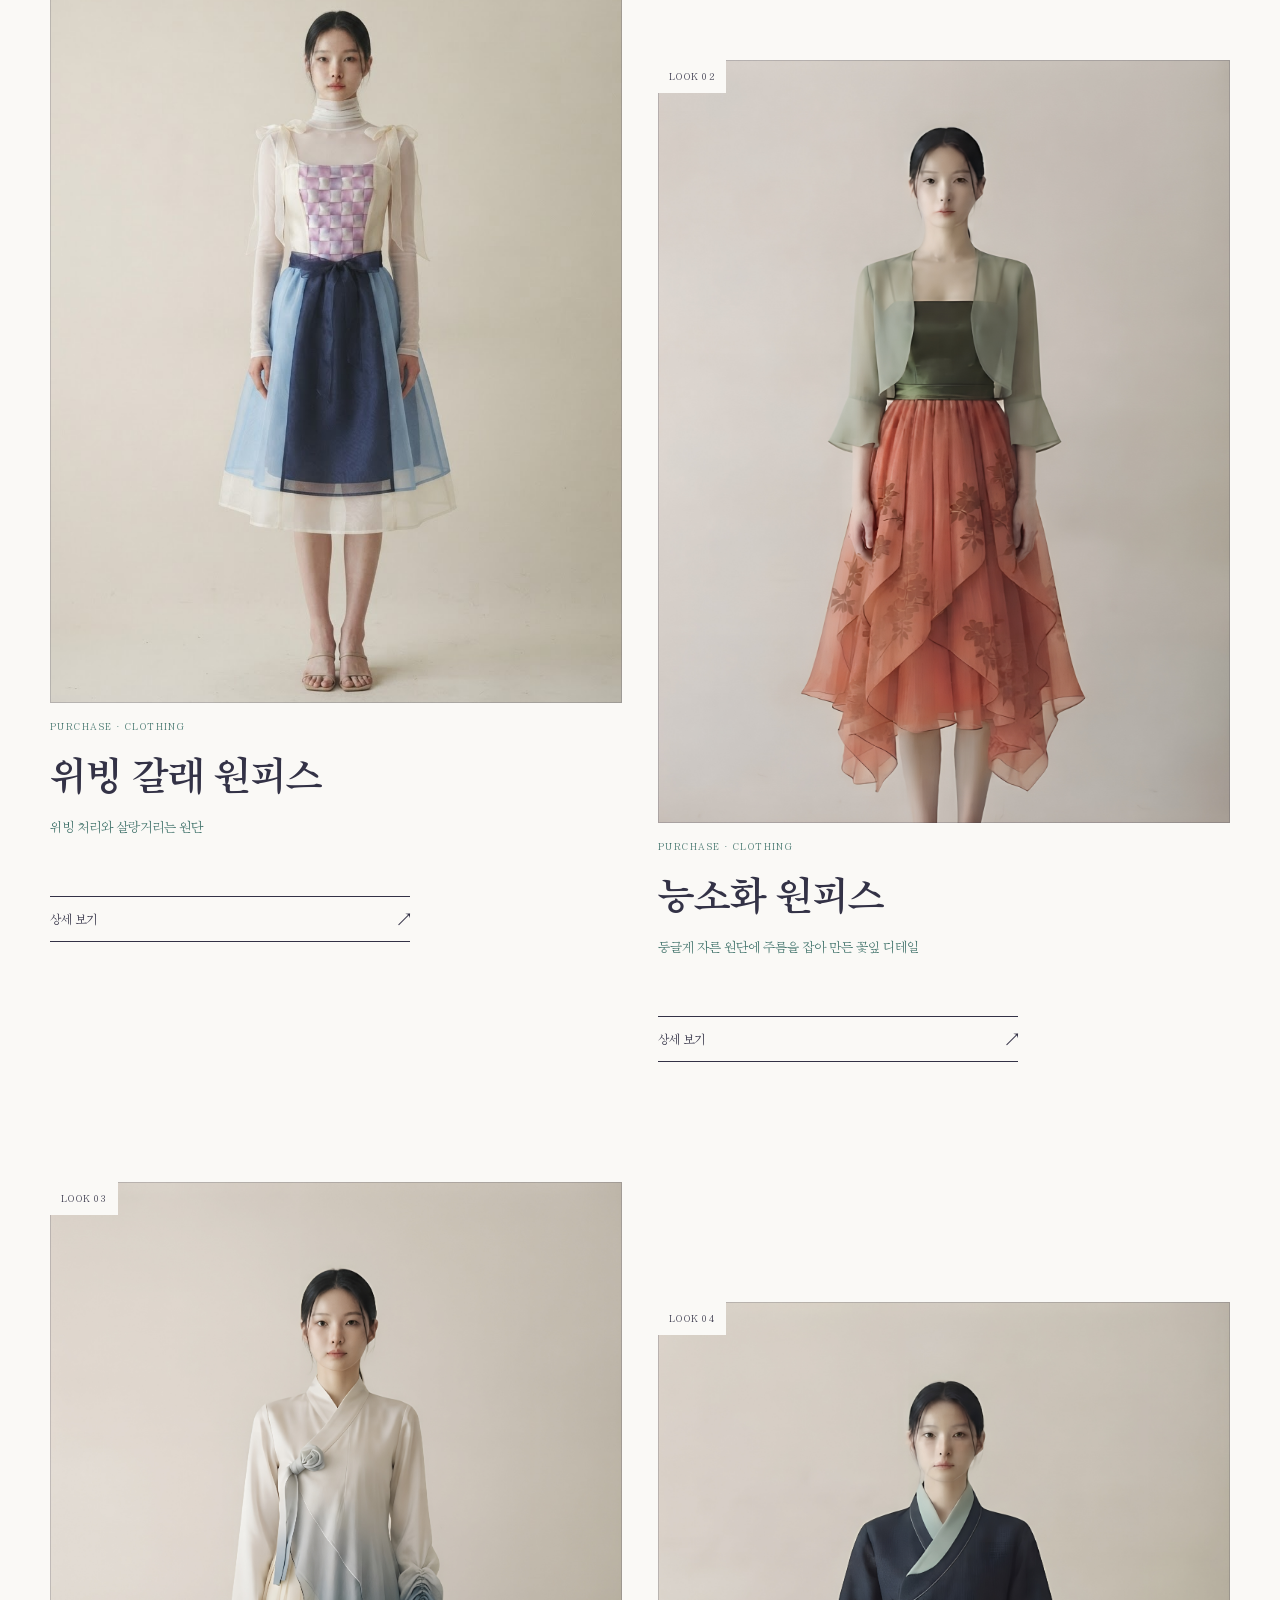
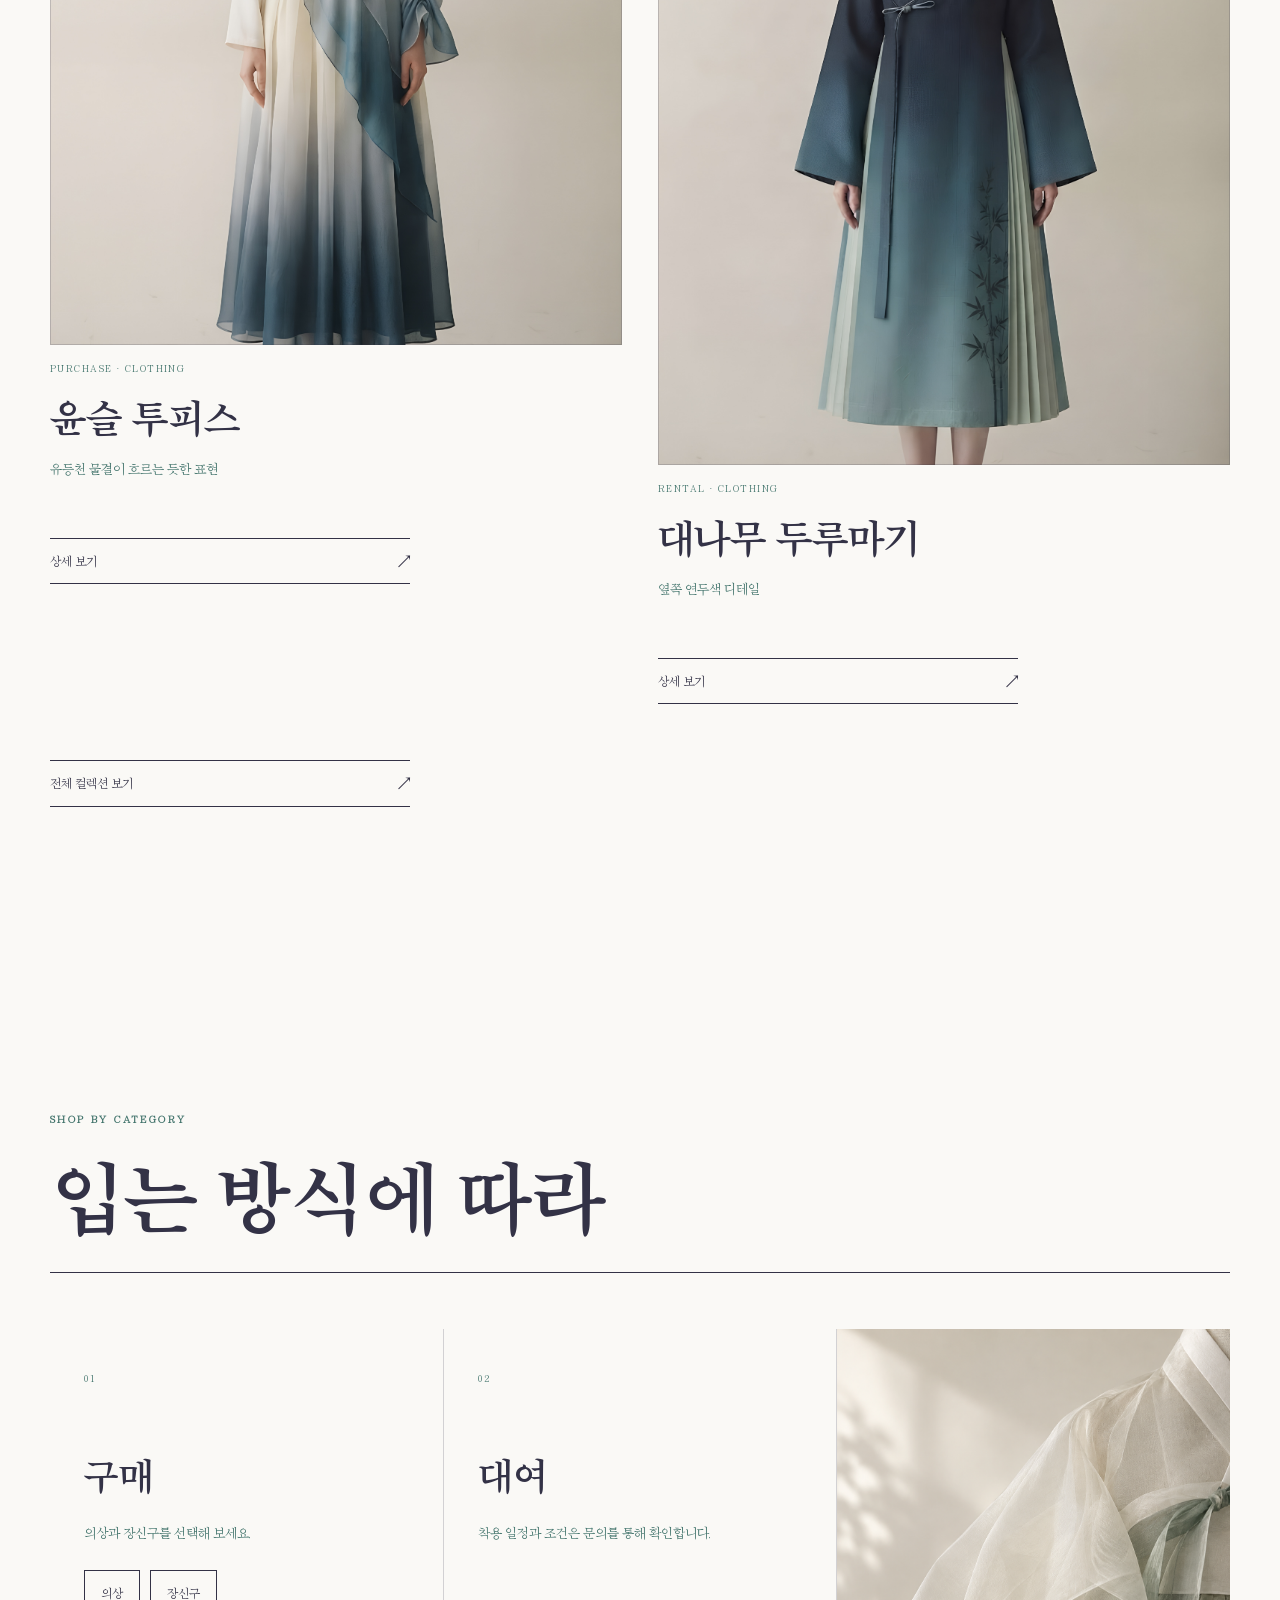
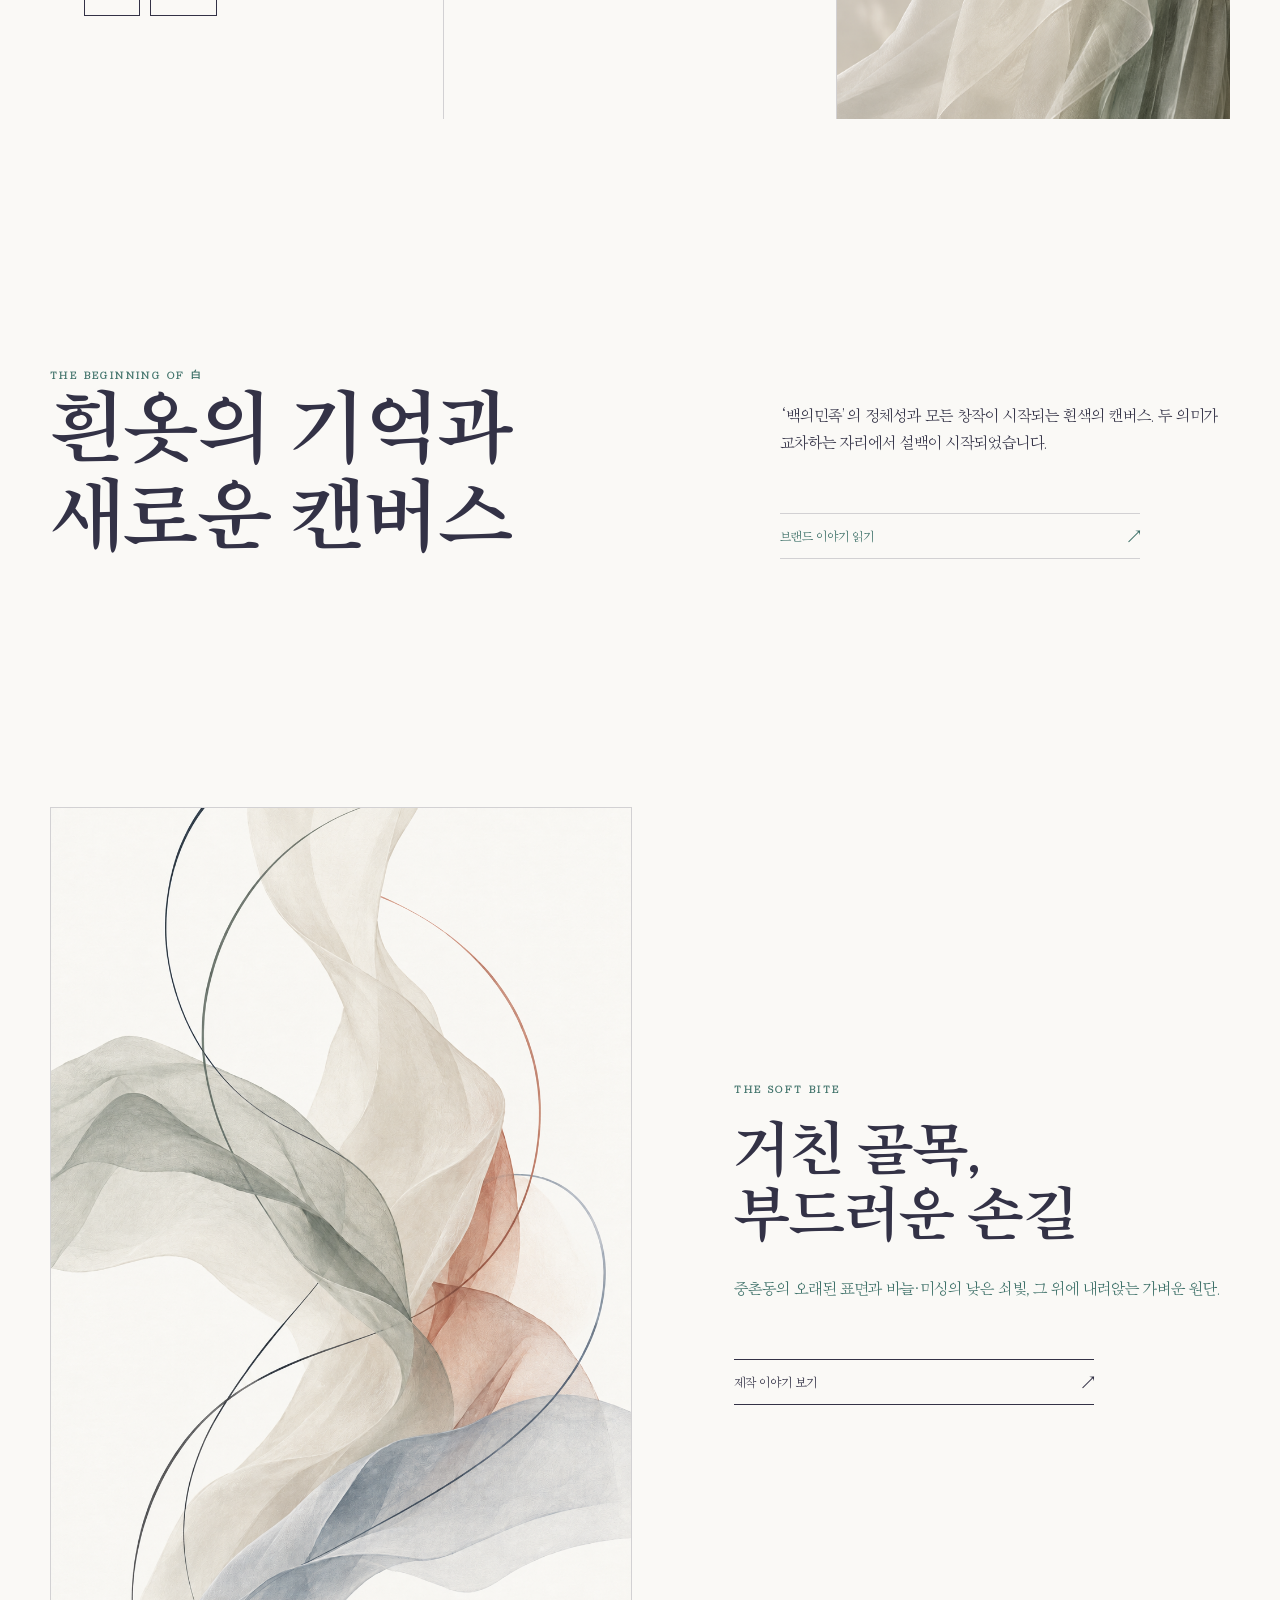
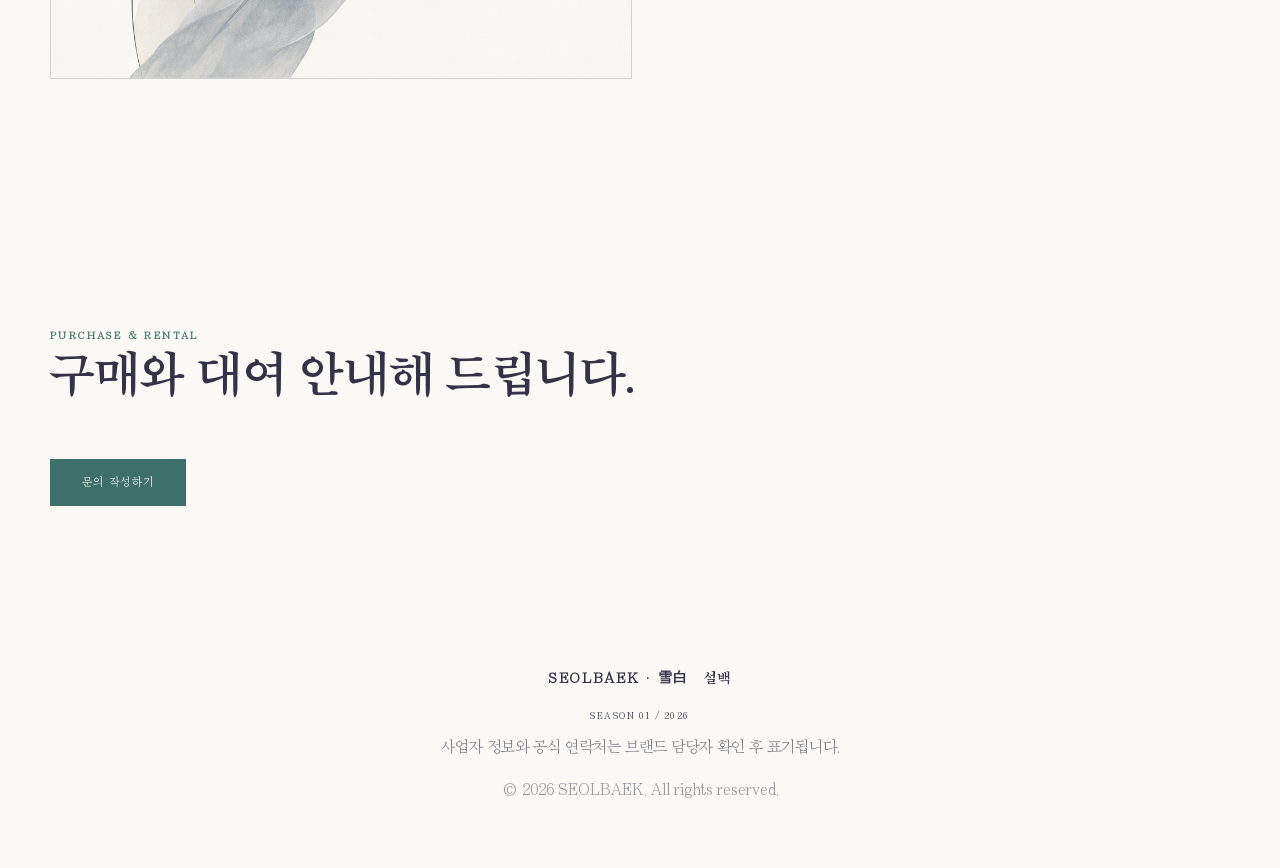
==== commit 08802cce: "[김윤철] 홈 제품 카드 영어 번역 보완" ====
--- a/index.html
+++ b/index.html
@@ -118,14 +118,19 @@
   <script src="catalog.js?v=20260826-rich-editor-1"></script><script src="cart.js"></script>
   <script>
     // 운영 제품 필드는 바꾸지 않고 관리자가 공개한 대표 제품만 표시합니다.
+    let homeProducts = [];
+    function renderHomeProducts() {
+      const featured = homeProducts.filter((product) => product.featured);
+      const items = (featured.length ? featured : homeProducts).slice(0, 4);
+      const box = document.getElementById("home-looks");
+      box.innerHTML = window.SeolbaekUI.renderProductSlots(items, 4, { compact: true });
+      window.SeolbaekReveal && window.SeolbaekReveal();
+    }
     ProductCatalog.loadVisibleProducts().then((products) => {
-      products = window.SeolbaekProductPresets.apply(products);
-      const featured = products.filter((product) => product.featured);
-      const homeProducts = (featured.length ? featured : products).slice(0, 4);
-      const box = document.getElementById("home-looks");
-      box.innerHTML = window.SeolbaekUI.renderProductSlots(homeProducts, 4, { compact: true });
-      window.SeolbaekReveal && window.SeolbaekReveal();
+      homeProducts = window.SeolbaekProductPresets.apply(products);
+      renderHomeProducts();
     }).catch(() => { document.getElementById("home-looks").innerHTML = window.SeolbaekUI.catalogMessage("loadError"); });
+    window.addEventListener("seolbaek:language", renderHomeProducts);
   </script>
 <script>
 (() => {
--- a/style.css
+++ b/style.css
@@ -668,9 +668,12 @@
 /* 브랜드 소개 전용 편집 레이아웃: PDF의 여백·번호·가는 선을 웹 요소로 구현합니다. */
 .about-page main > section[data-section] { position: relative; }
 .about-page main > section[data-section]::before {
-  content: attr(data-section); position: absolute; top: 28px; left: max(22px, calc((100% - var(--maxw)) / 2));
-  color: var(--jade); font-size: 9px; letter-spacing: .18em; line-height: 1;
-}
+  content: attr(data-section); position: absolute; top: 28px; left: 20px;
+  color: var(--jade); display: block; width: 3ch; font-size: 15px; font-variant-numeric: tabular-nums; letter-spacing: .08em; line-height: 1; text-align: left;
+}
+.about-page main > section.section-wide[data-section]::before { left: 0; }
+.about-page main > section[data-section="01"]::before, .about-page main > section[data-section="11"]::before, .about-page main > section[data-section="12"]::before { display: none; }
+.about-page main > section.about-opening[data-section]::before, .about-page main > section.name-origin[data-section]::before, .about-page main > section.about-pitch-end[data-section]::before, .about-page main > section.philosophy-statement[data-section]::before { left: 20px; }
 .about-page .about-opening { min-height: 72vh; padding: 20vh max(22px, calc((100% - var(--maxw)) / 2)) 14vh; border-bottom: 1px solid var(--about-divider); }
 .about-page .about-opening h1 { max-width: 780px; margin-top: 32px; font-size: clamp(48px, 7vw, 94px); line-height: 1.14; }
 .about-page .about-opening-note { max-width: 28rem; margin-top: 38px; margin-left: auto; }
@@ -946,3 +949,7 @@
   .products-page .collection-head > div:first-child { grid-area: 2 / 1; align-self: center; height: 0; display: flex; align-items: center; }
   .products-page .collection-head > div:last-child { grid-area: 2 / 2; }
 }
+
+.about-page main > section[data-section="05"]::before { left: 20px !important; }
+.about-page main > section[data-section="05"] { border-top: 1px solid var(--about-divider); }
+.about-page main > section[data-section] + section[data-section] { border-top: 1px solid var(--about-divider); }
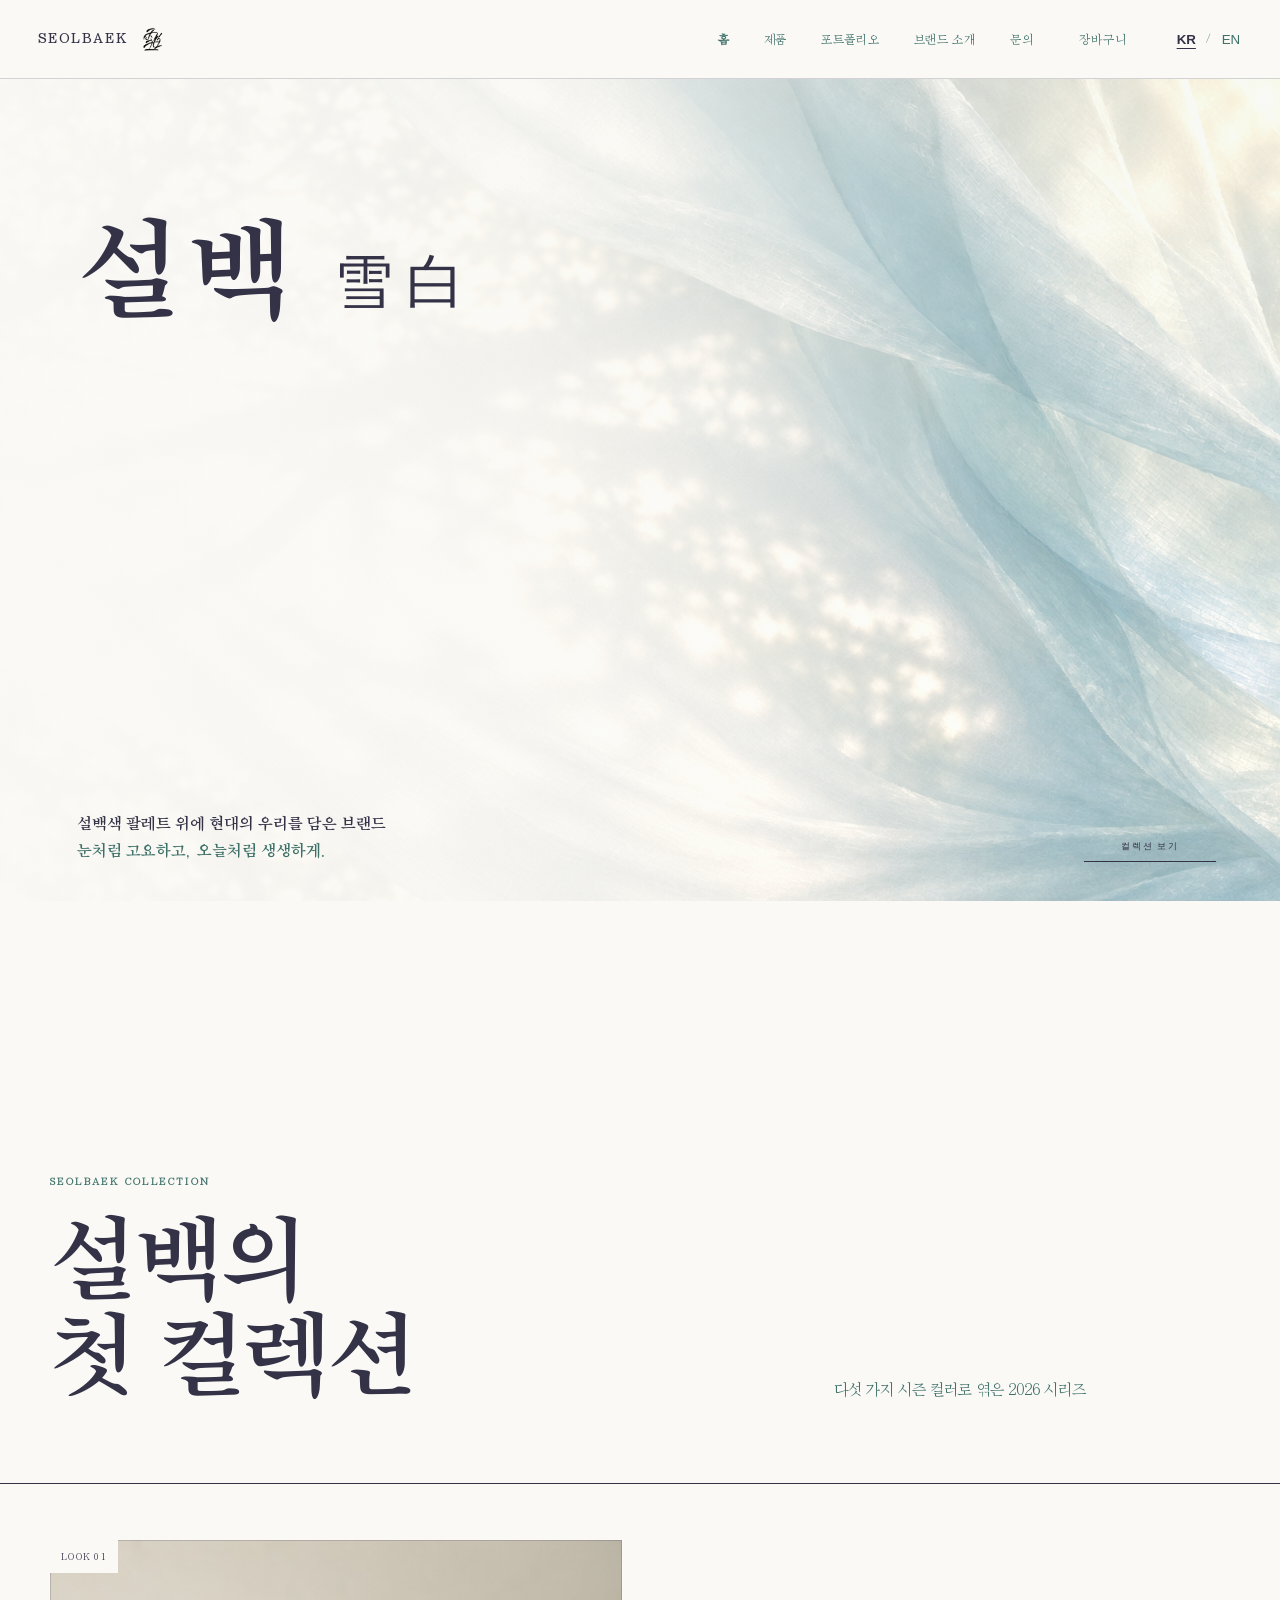
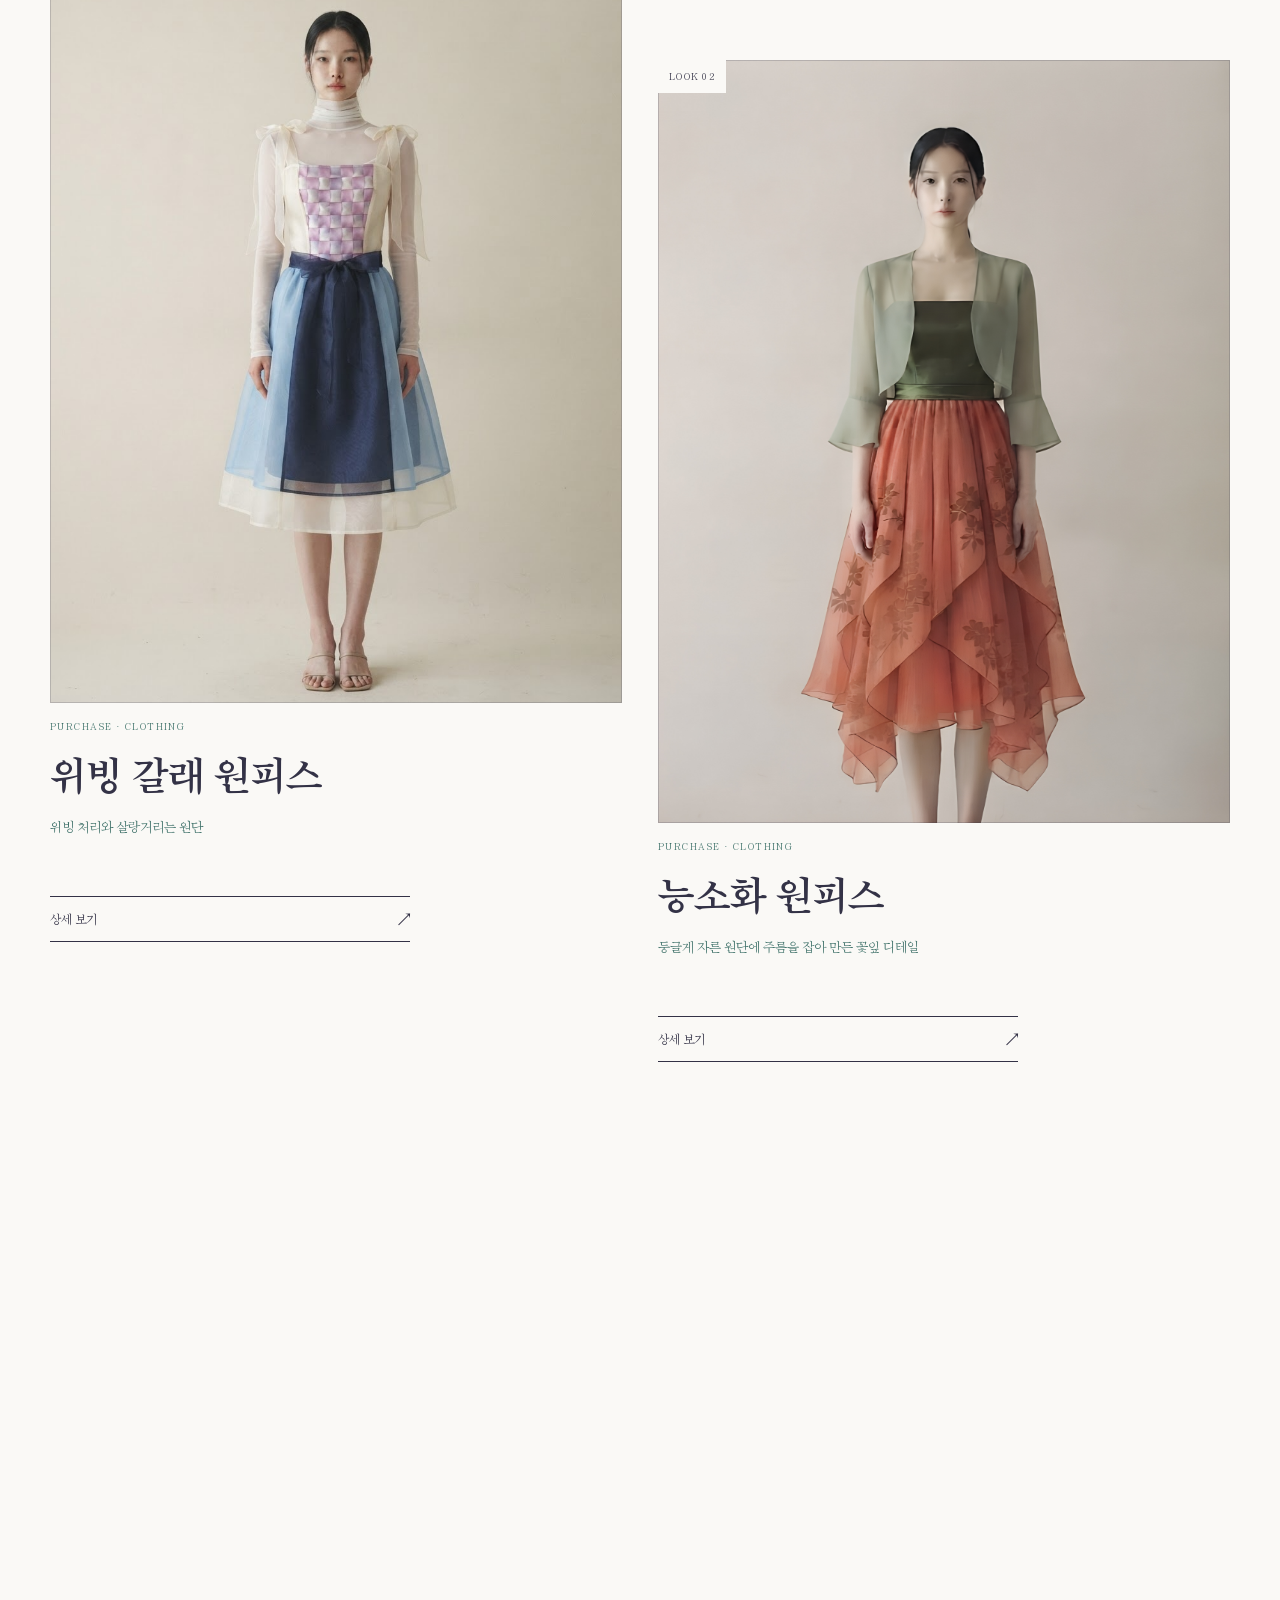
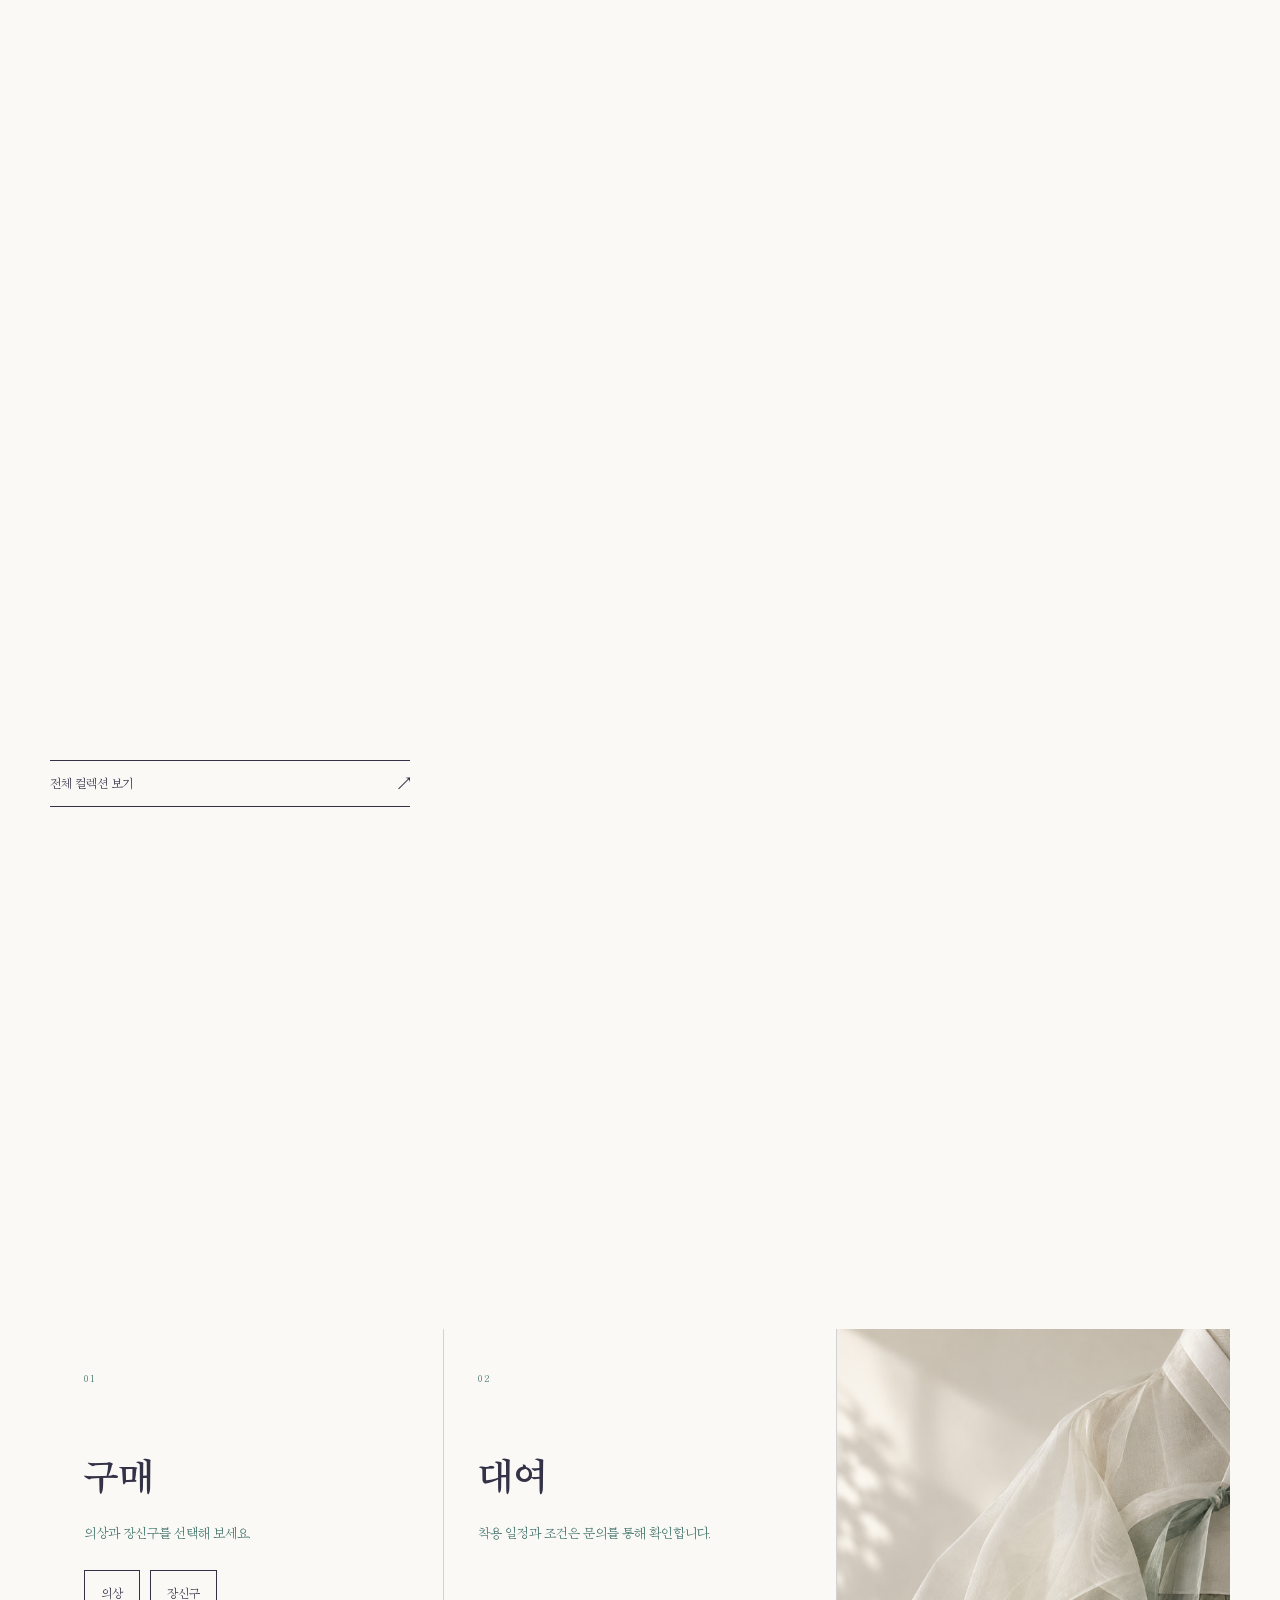
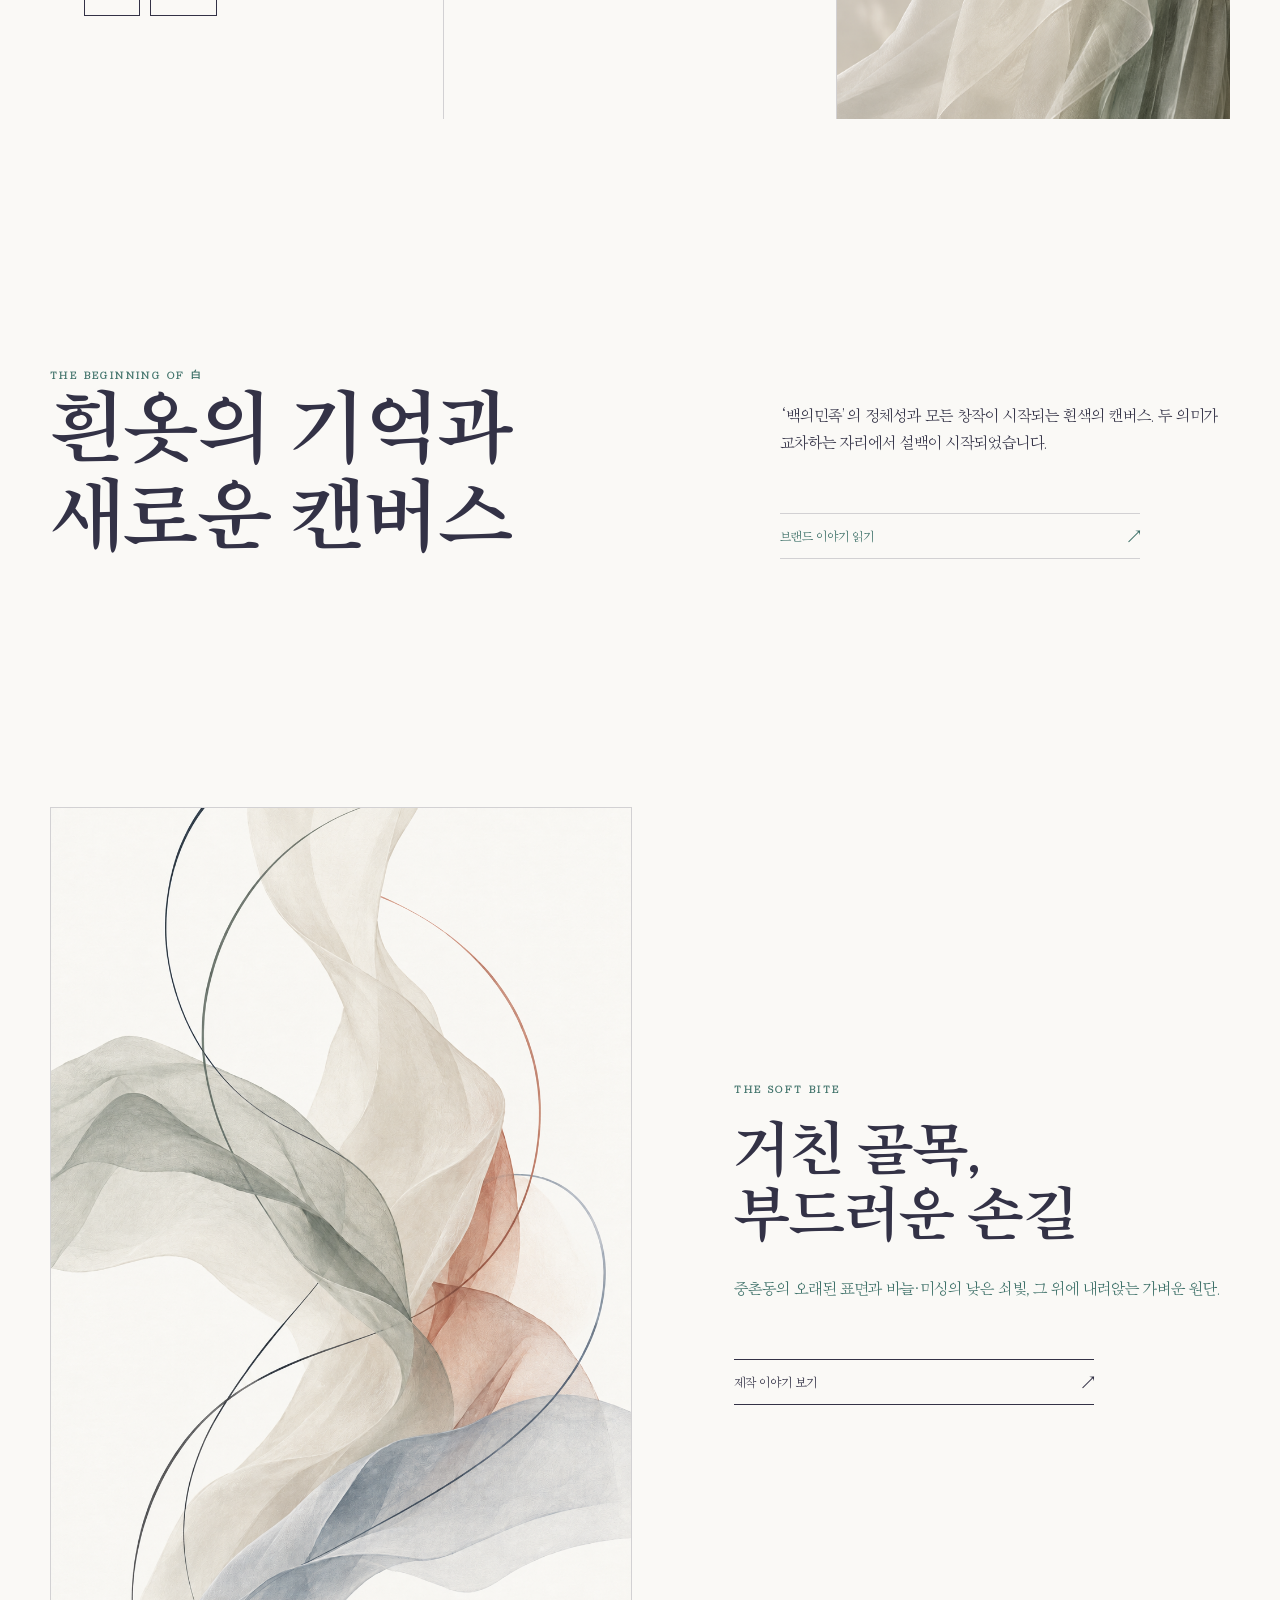
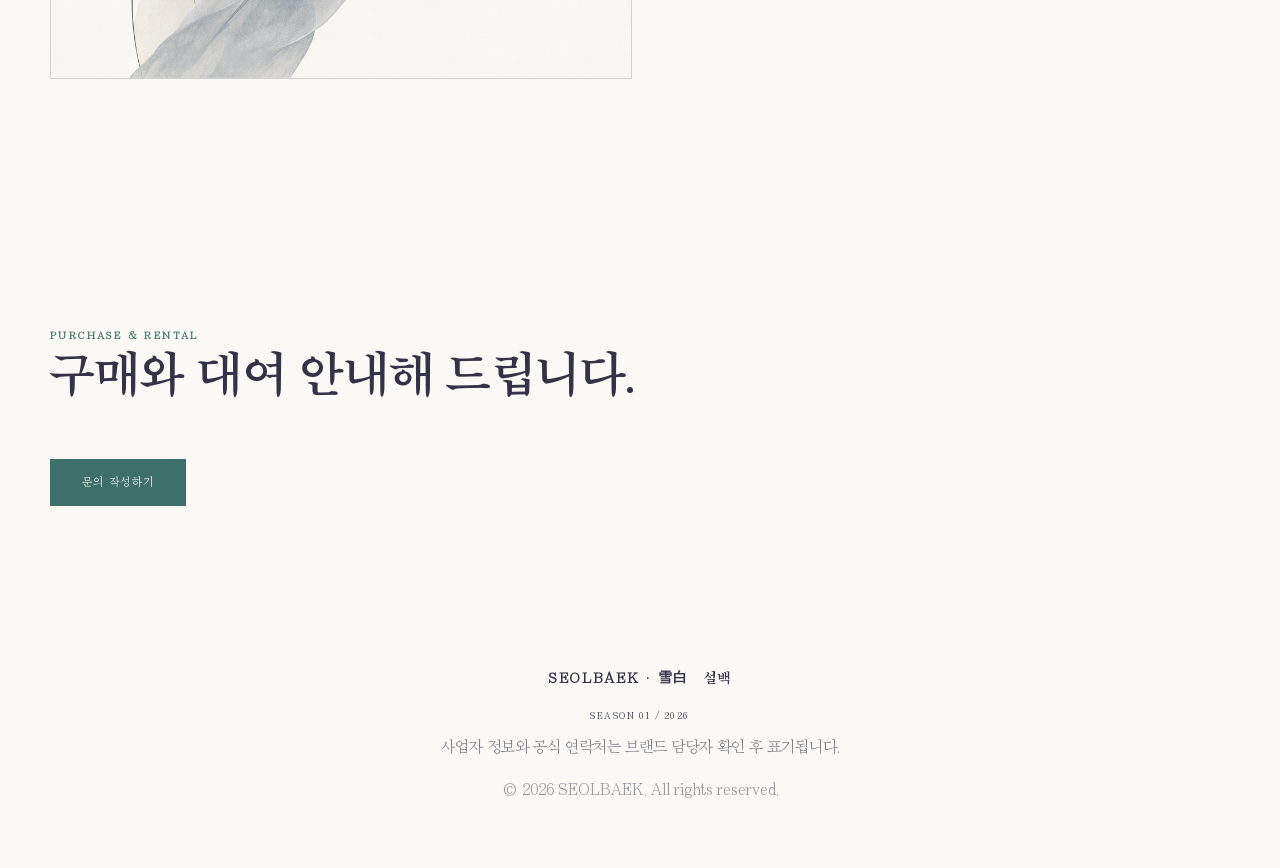
==== commit 3ba6a247: "[김윤철] 홈 문구 수정 및 브랜드 소개 사진 추가" ====
--- a/index.html
+++ b/index.html
@@ -66,7 +66,7 @@
         <span class="sr-only" data-i18n="intro.open">원단을 열어 제품 보기</span><span aria-hidden="true" data-i18n="intro.collectionButton">컬렉션 보기</span>
       </button>
       <div class="intro-subcopy">
-        <p data-i18n="intro.main">설백의 팔레트 위 현대의 우리를 담다</p>
+        <p data-i18n="intro.main">설백색 팔레트 위에 현대의 우리를 담은 브랜드</p>
         <p data-i18n="intro.slogan">눈처럼 고요하고, 오늘처럼 생생하게.</p>
       </div>
     </section>
--- a/style.css
+++ b/style.css
@@ -953,3 +953,17 @@
 .about-page main > section[data-section="05"]::before { left: 20px !important; }
 .about-page main > section[data-section="05"] { border-top: 1px solid var(--about-divider); }
 .about-page main > section[data-section] + section[data-section] { border-top: 1px solid var(--about-divider); }
+
+/* 브랜드 소개 03: 모바일은 세로로, 넓은 화면은 글과 사진을 교차 배치합니다. */
+.about-page .story-step { display: grid; gap: 28px; max-width: none; margin: 0; padding: 32px 0 48px; border-left: 0; }
+.about-page .story-step-right { border-top: 0; }
+.story-step-copy { min-width: 0; }
+.story-step-copy > p:last-child { max-width: 480px; margin-top: 30px; color: var(--ink-soft); }
+.story-step-photo { min-width: 0; margin: 0; overflow: hidden; }
+.story-step-photo img { display: block; width: 100%; height: auto; aspect-ratio: 4 / 3; object-fit: cover; }
+@media (min-width: 720px) {
+  .about-page .story-step { grid-template-columns: minmax(0, 1fr) minmax(0, 1fr); align-items: center; gap: clamp(32px, 5vw, 72px); padding-block: 48px; }
+  .about-page .story-step h2 { font-size: clamp(32px, 4vw, 56px); }
+  .story-step-right .story-step-photo { grid-column: 1; grid-row: 1; }
+  .story-step-right .story-step-copy { grid-column: 2; grid-row: 1; }
+}
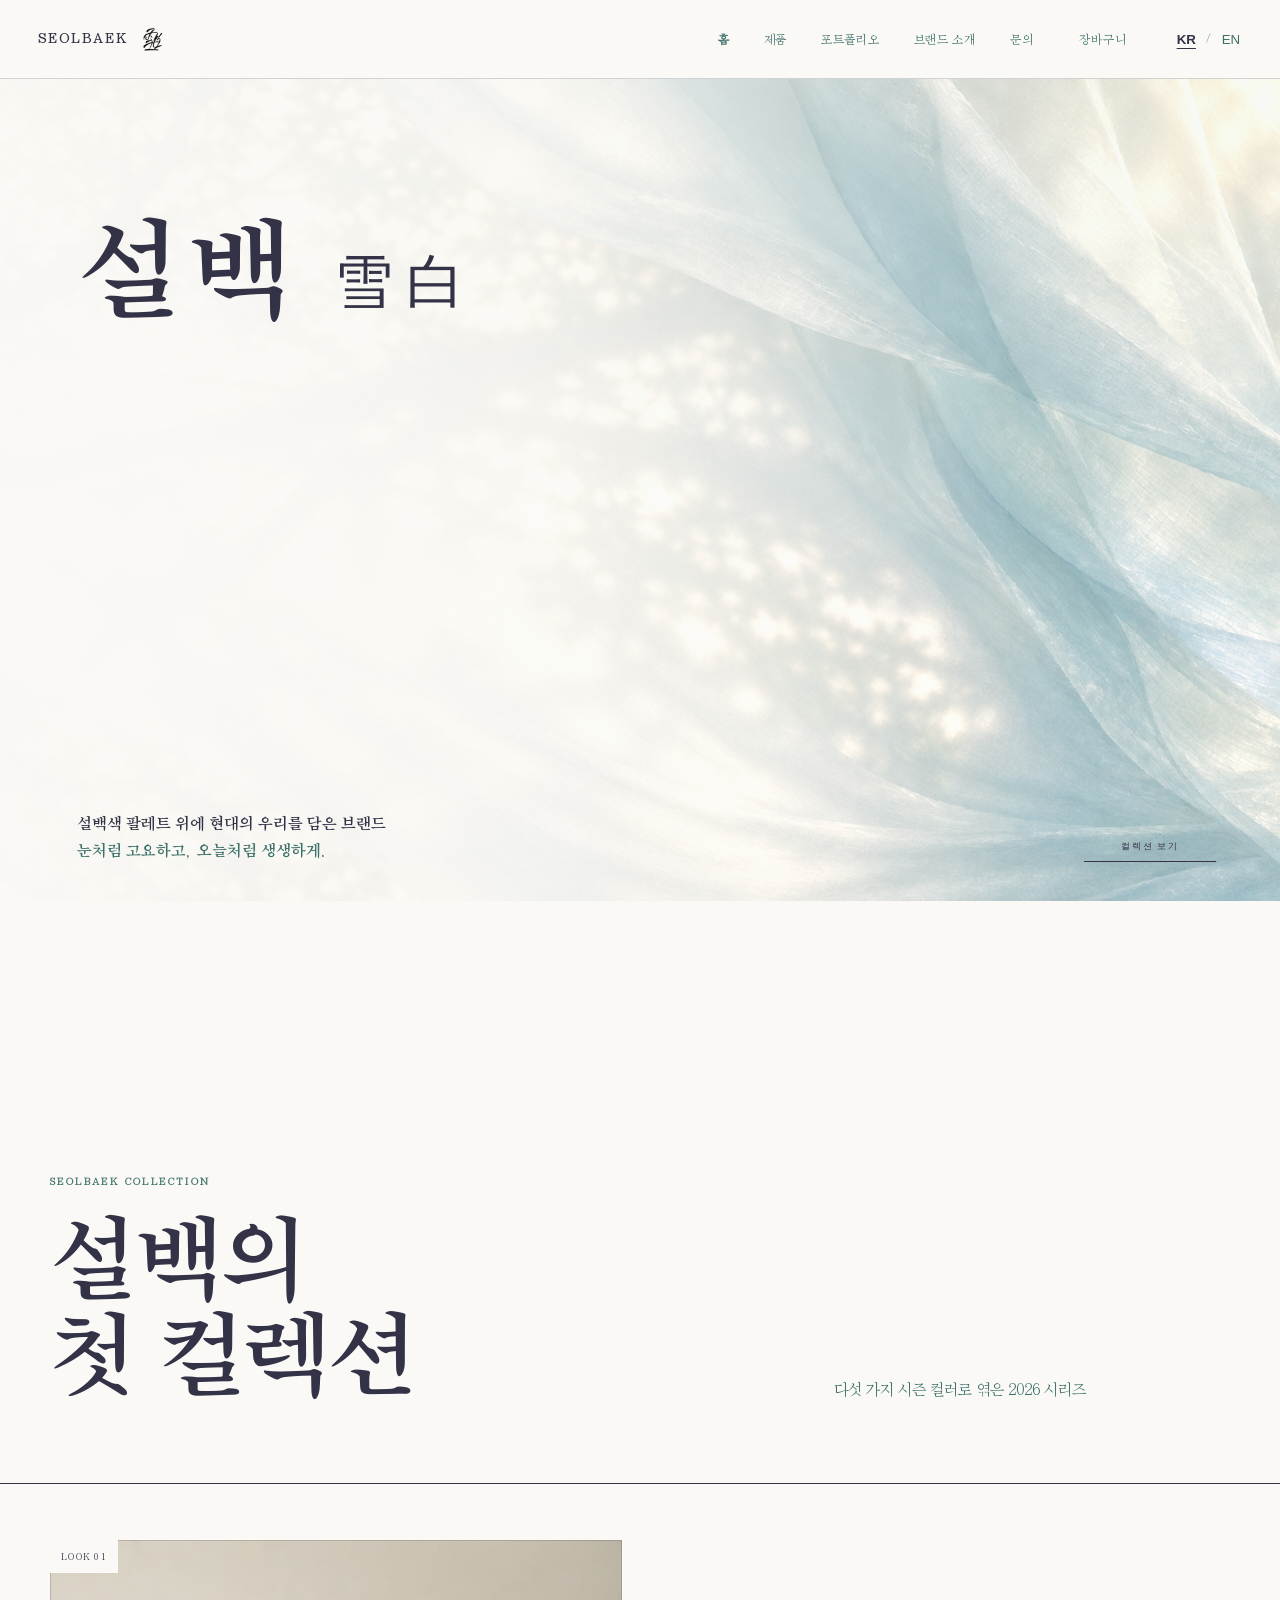
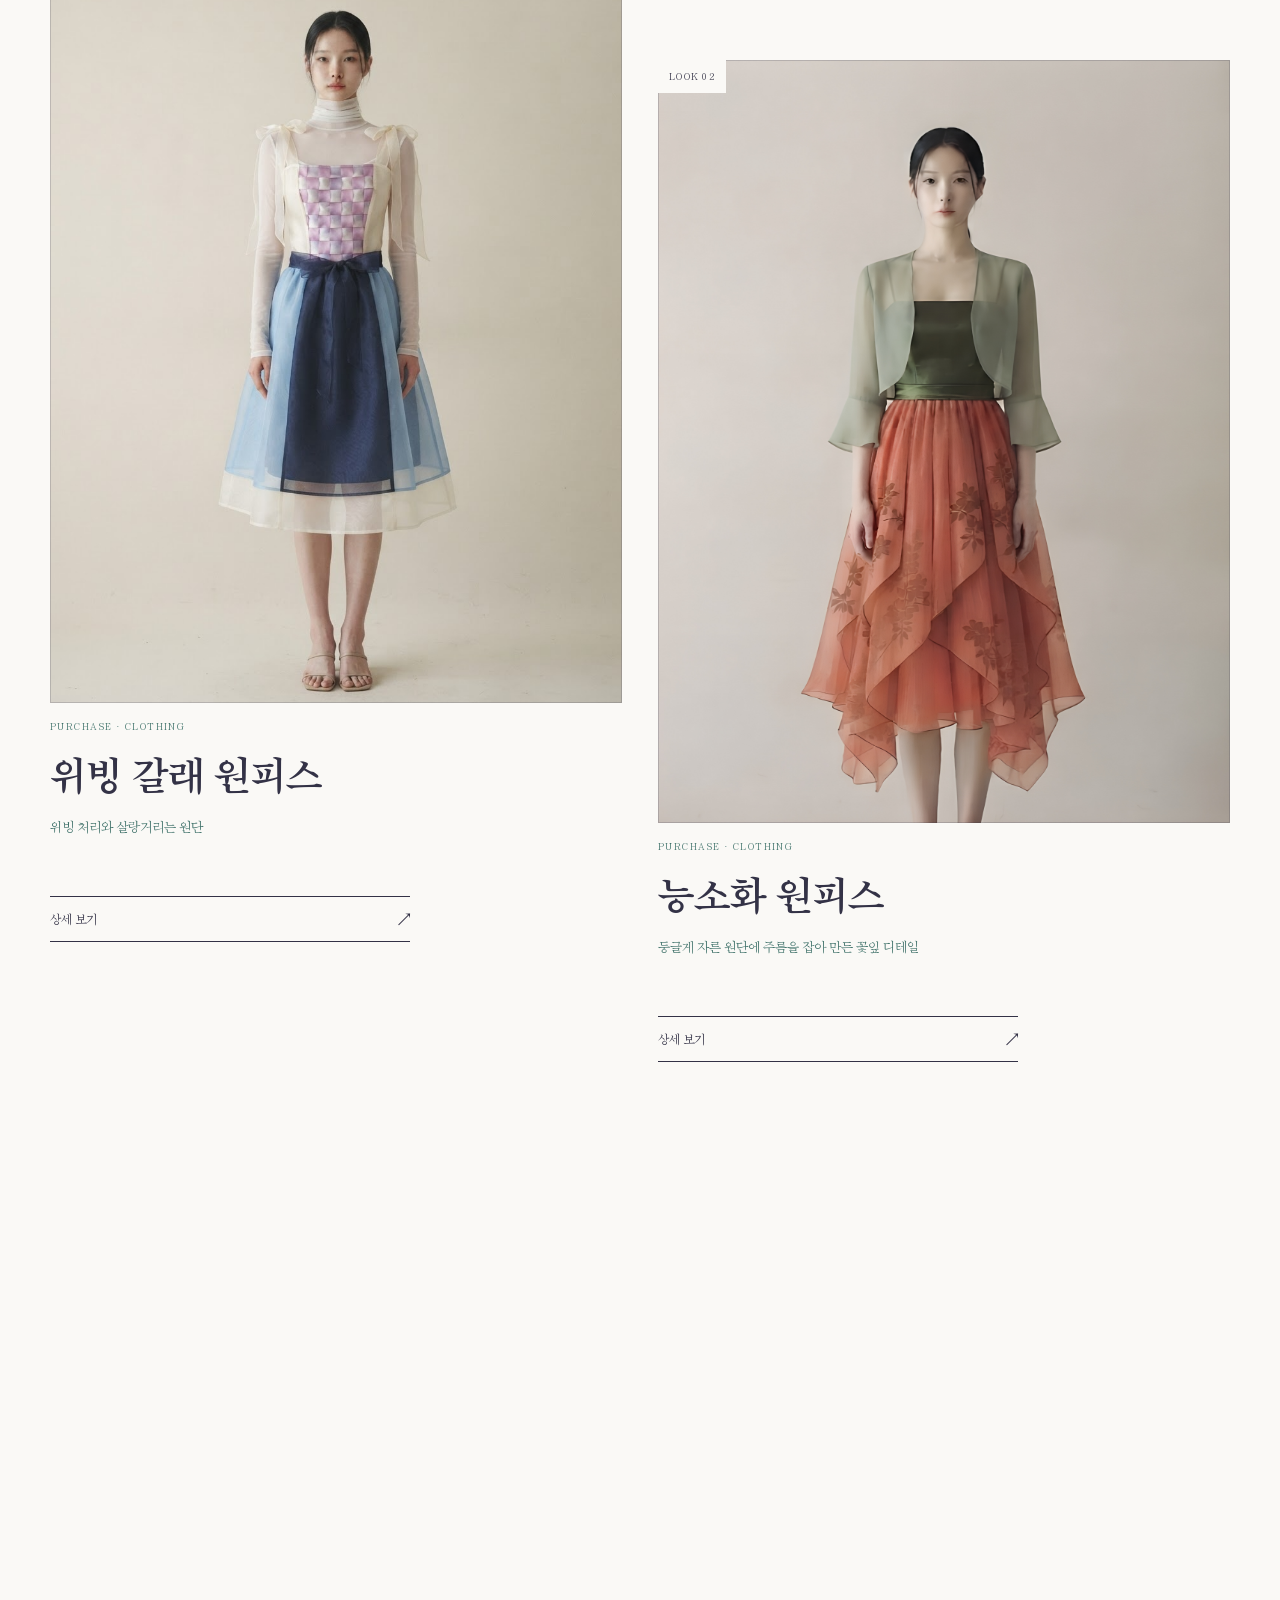
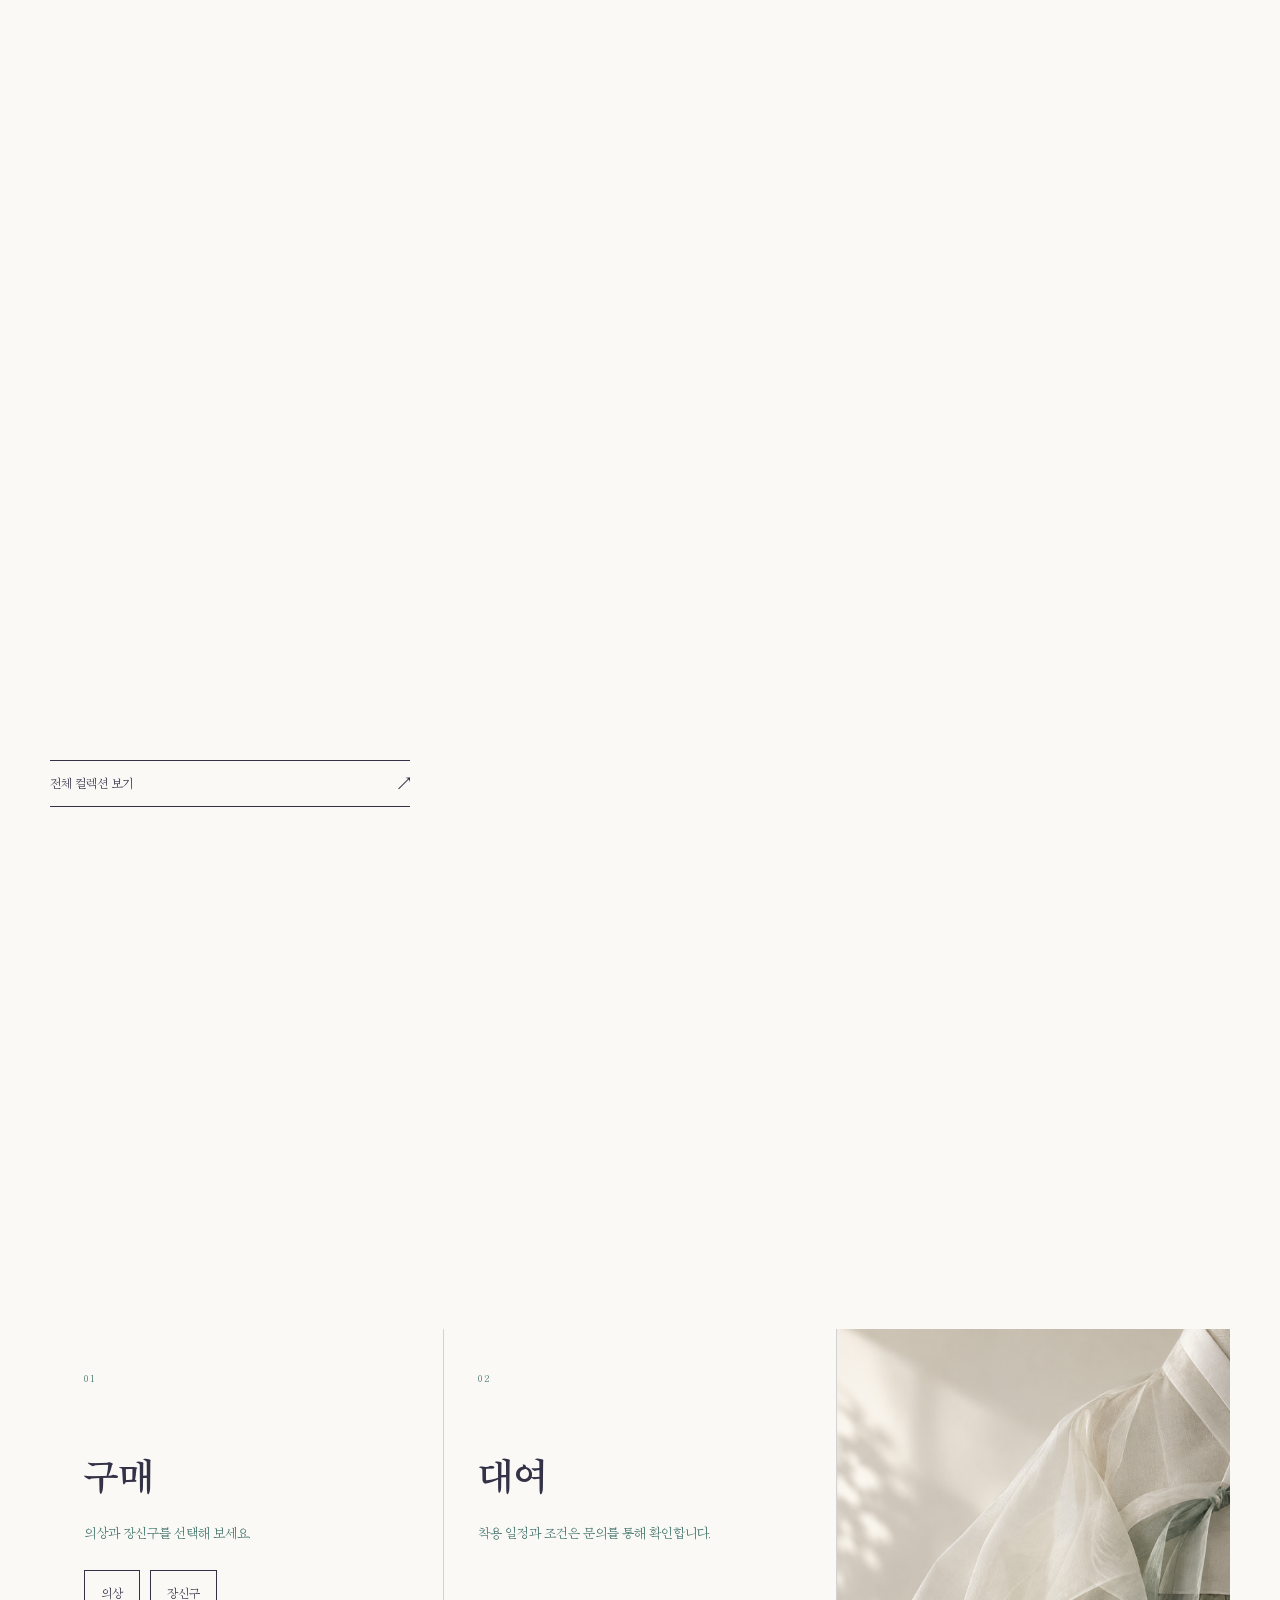
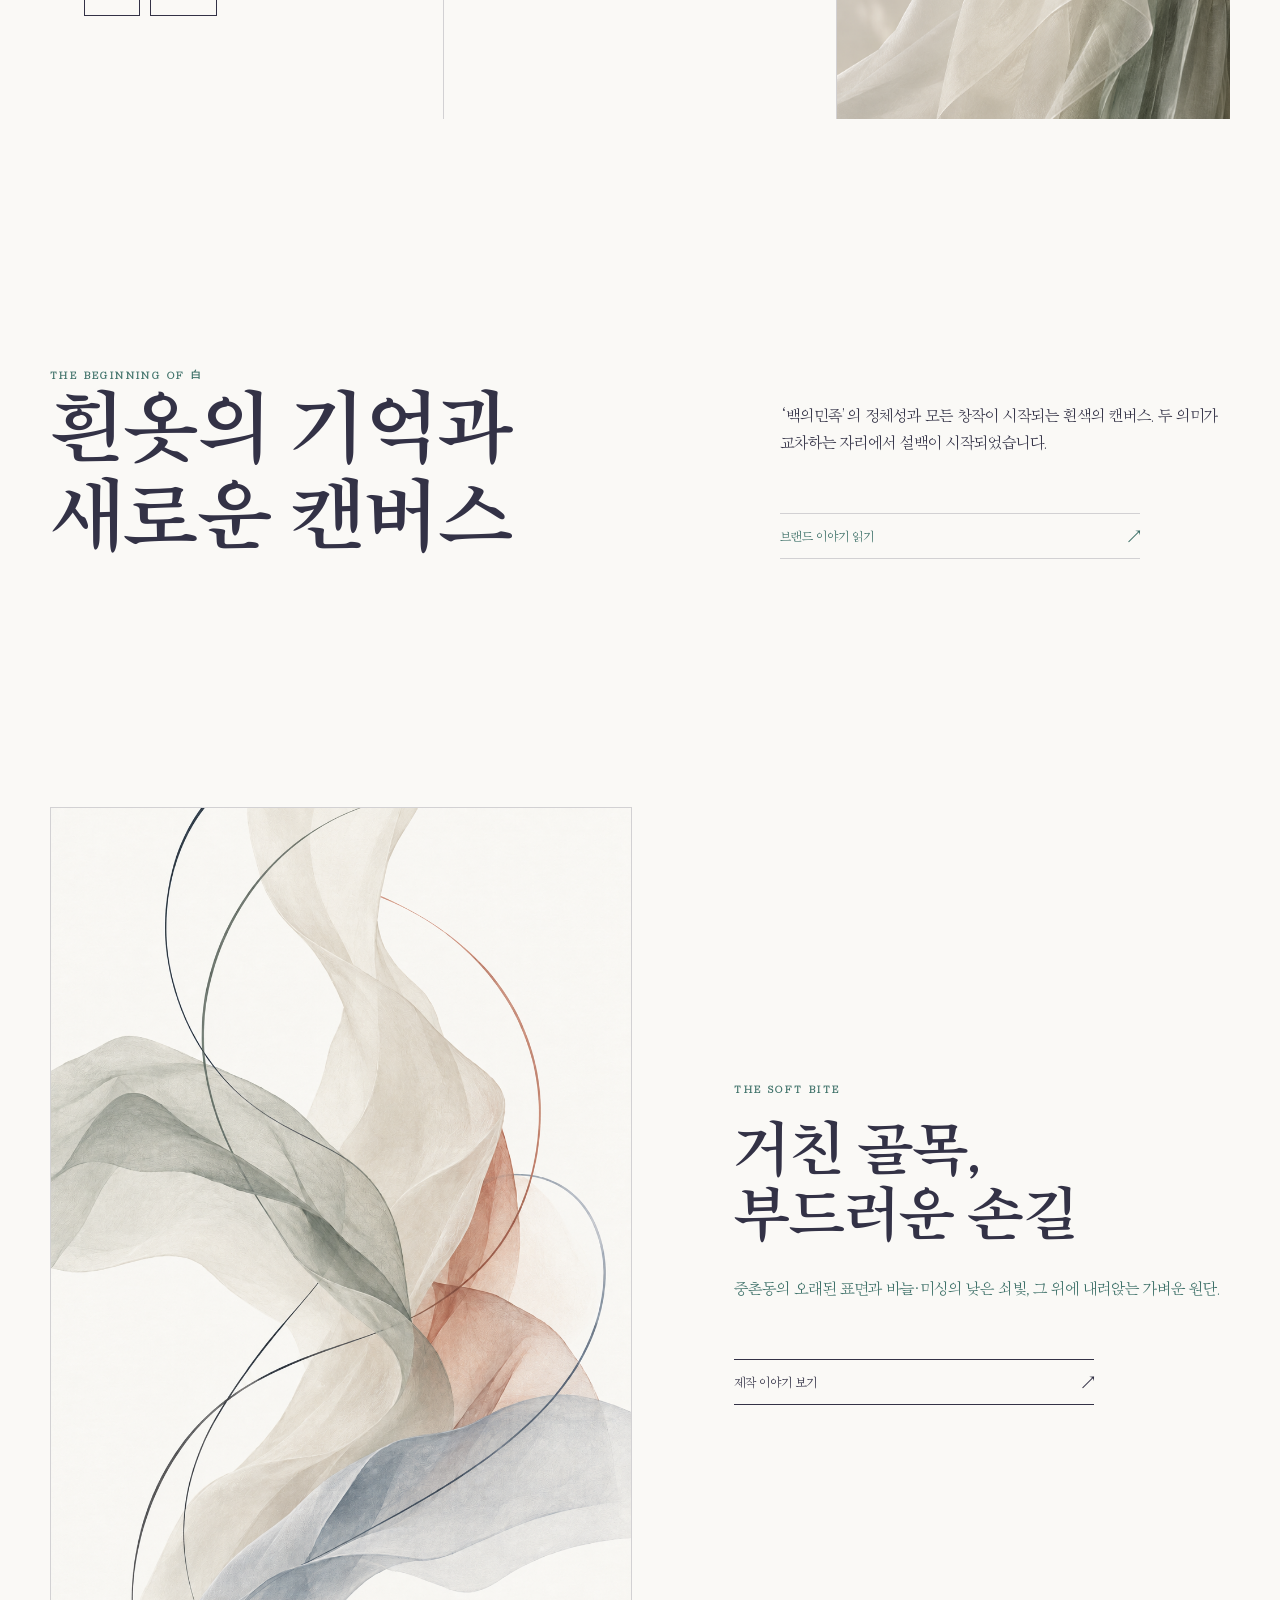
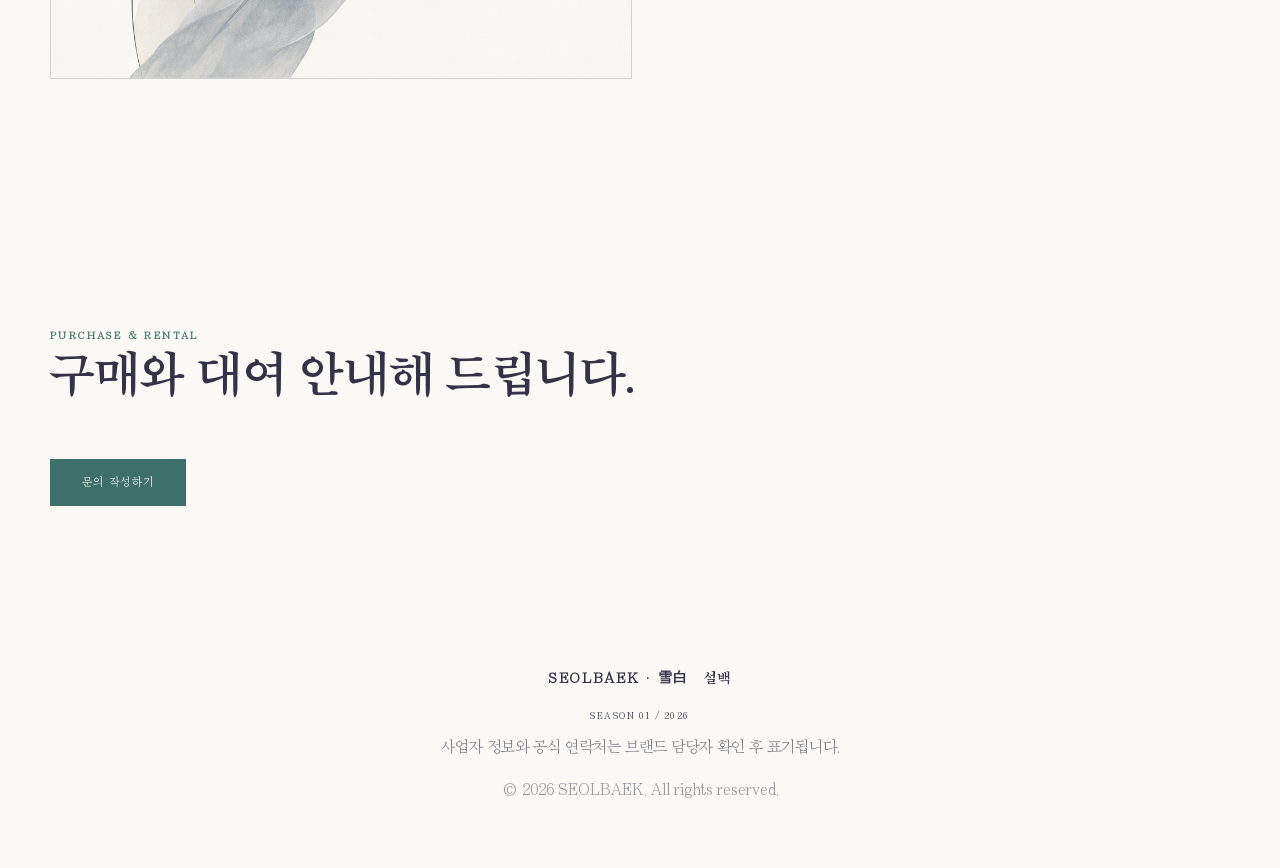
==== commit 49146026: "[김윤철] 모바일 오간자 움직임 조정" ====
--- a/index.html
+++ b/index.html
@@ -242,7 +242,7 @@
     }
     previous = now;
 
-    const strength = window.innerWidth < 720 ? 350 : 220;
+    const strength = window.innerWidth < 720 ? 400 : 220;
     const wave = Math.sin(elapsed * Math.PI * 2 / 10000);
     displacement.setAttribute('scale', (strength * wave).toFixed(2));
 
--- a/style.css
+++ b/style.css
@@ -701,8 +701,8 @@
 .about-page .about-origin-note, .about-page .story-steps, .about-page .name-origin, .about-page .about-core-values,
 .about-page .about-value-section, .about-page .about-palette, .about-page .soft-bite-section, .about-page .about-experience,
 .about-page .about-light-section, .about-page .philosophy-statement { background: #F0F0ED; }
-.about-page .white-origin-memory { background: rgba(107, 140, 62, .16); border-color: rgba(107, 140, 62, .5); }
-.about-page .white-origin-canvas { background: rgba(232, 67, 26, .12); border-color: rgba(232, 67, 26, .45); }
+.about-page .white-origin-memory { background: rgba(107, 140, 62, .08); border-color: rgba(107, 140, 62, .3); }
+.about-page .white-origin-canvas { background: rgba(232, 67, 26, .06); border-color: rgba(232, 67, 26, .28); }
 .about-page .white-origin-marker-left { color: #6B8C3E; }
 .about-page .white-origin-marker-right { color: #E8431A; }
 .about-page .white-origin-connection span { color: #E8431A; }
@@ -831,7 +831,9 @@
 .cart-quantity button { width: 28px; height: 28px; border: 0; background: transparent; color: var(--ink); font: inherit; font-size: 18px; cursor: pointer; }
 .cart-quantity strong { min-width: 20px; text-align: center; font-size: 13px; font-weight: 500; }
 .cart-remove { display: block; margin-top: 12px; padding: 0; border: 0; background: transparent; color: var(--ink-soft); font: inherit; font-size: 11px; text-decoration: underline; text-underline-offset: 3px; cursor: pointer; }
+.cart-buy { display: inline-block; margin-top: 16px; min-height: 44px; padding: 11px 20px; border-radius: 0; background: var(--accent); color: var(--bg); font-size: 12px; text-decoration: none; }
 .cart-tools { display: flex; flex-wrap: wrap; gap: 12px; margin-top: var(--space-lg); }
+.cart-page .cart-tools { justify-content: center; }
 .cart-tools .btn { margin: 0; }
 .cart-total { margin-top: var(--space-md); padding-top: var(--space-md); border-top: 1px solid var(--ink); text-align: right; }
 .cart-total strong { margin-left: 12px; font-weight: 500; }
